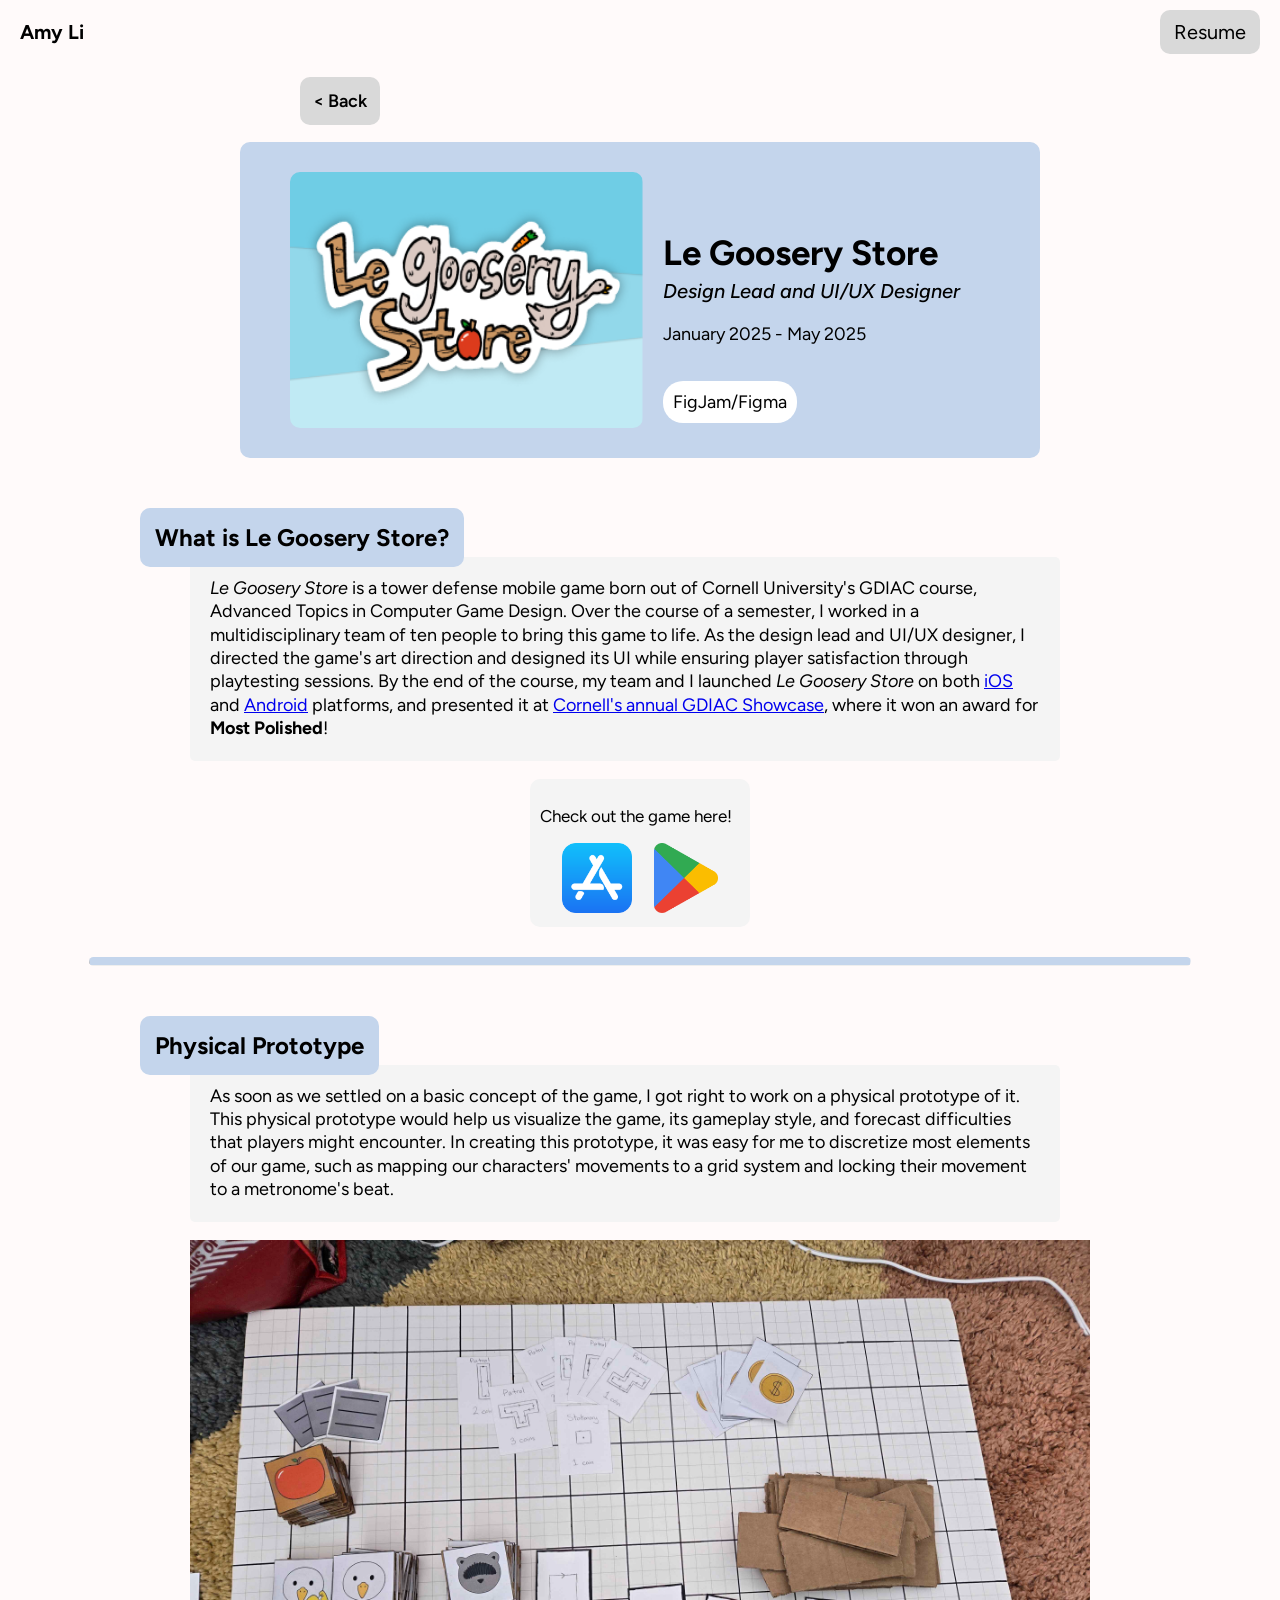
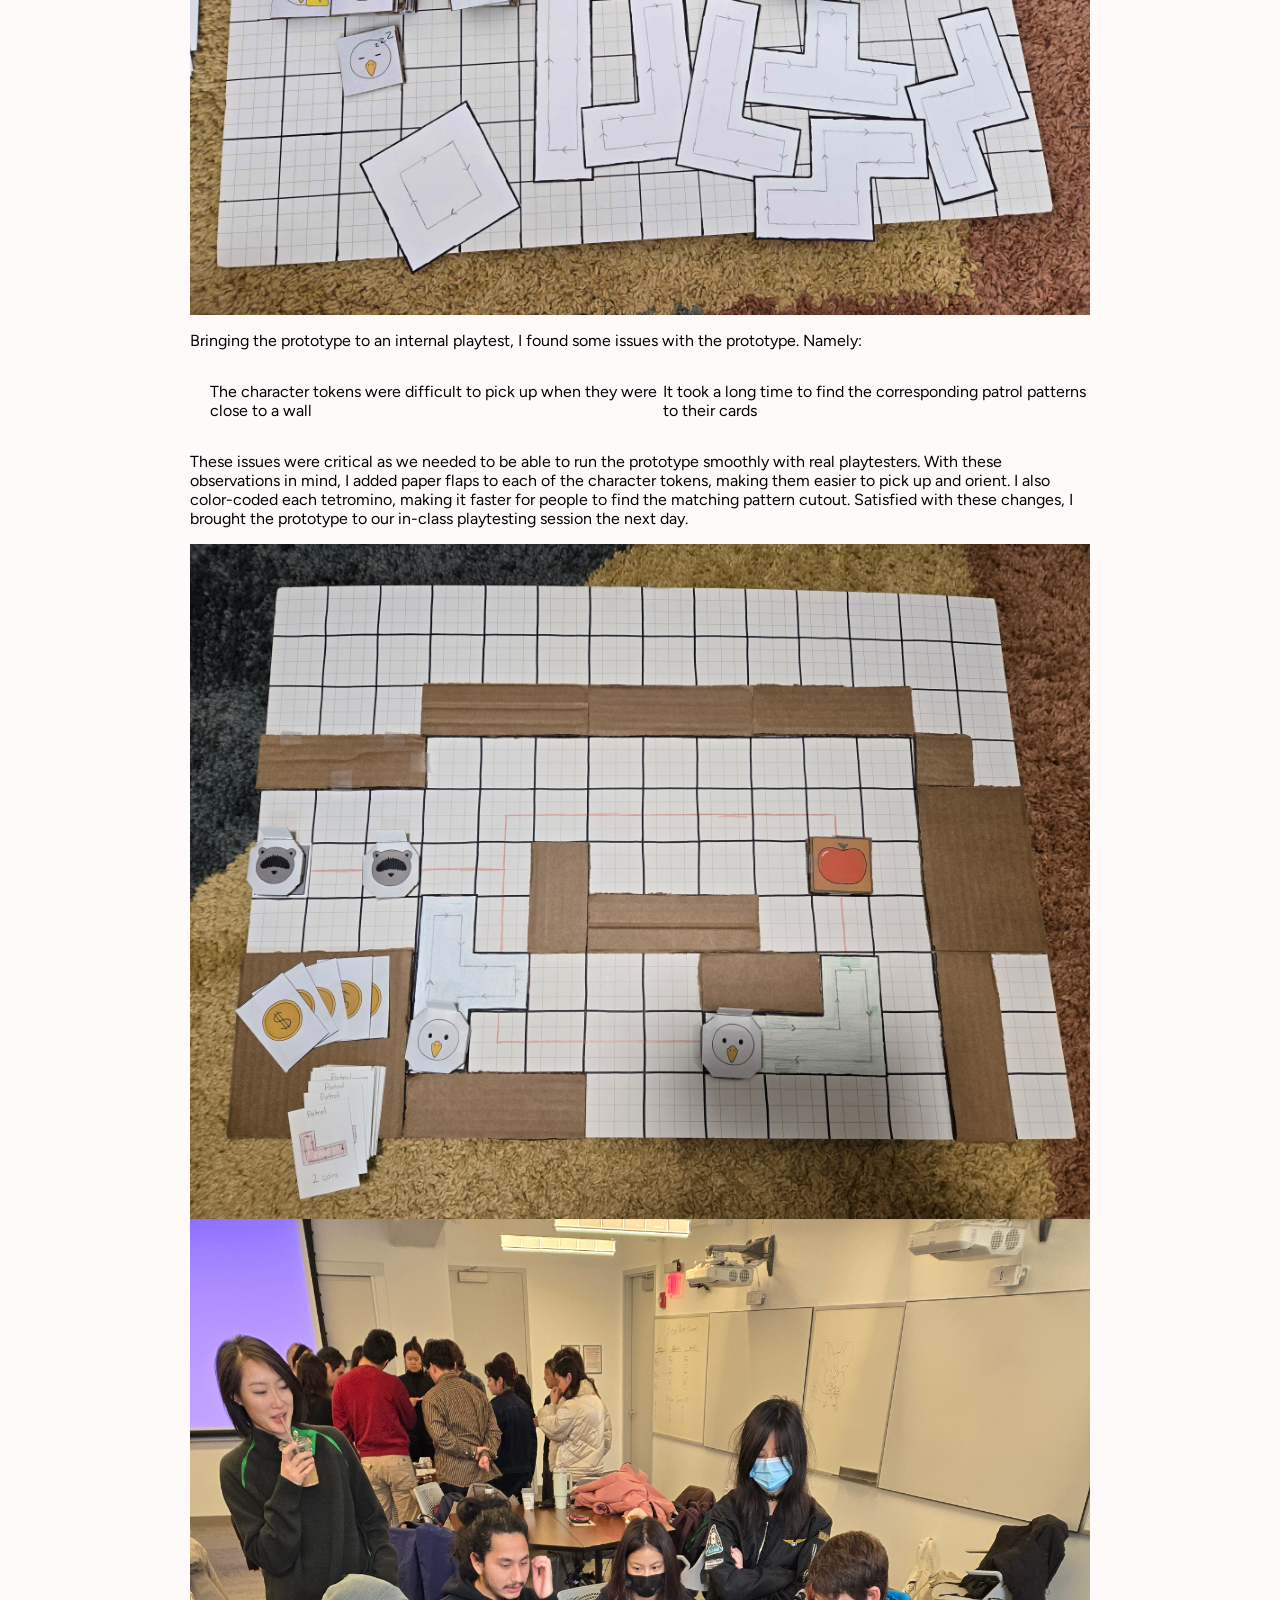
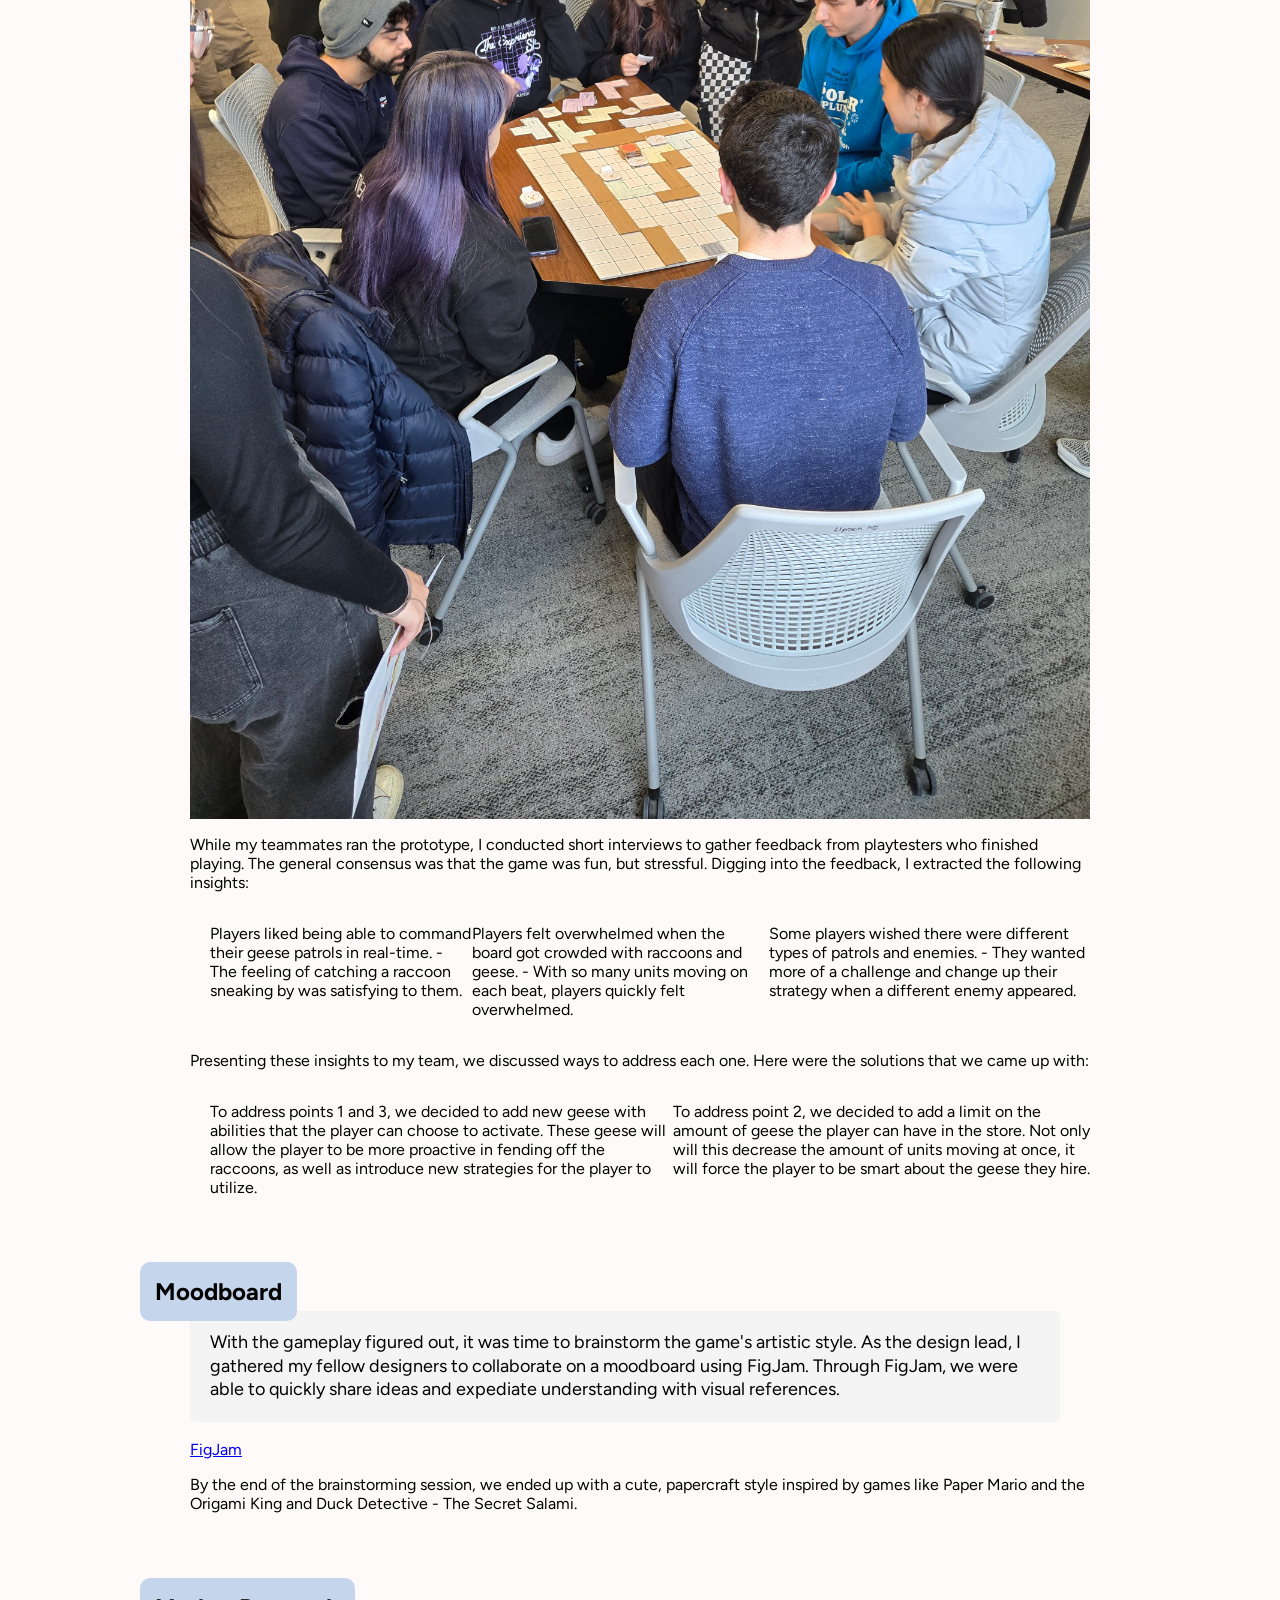
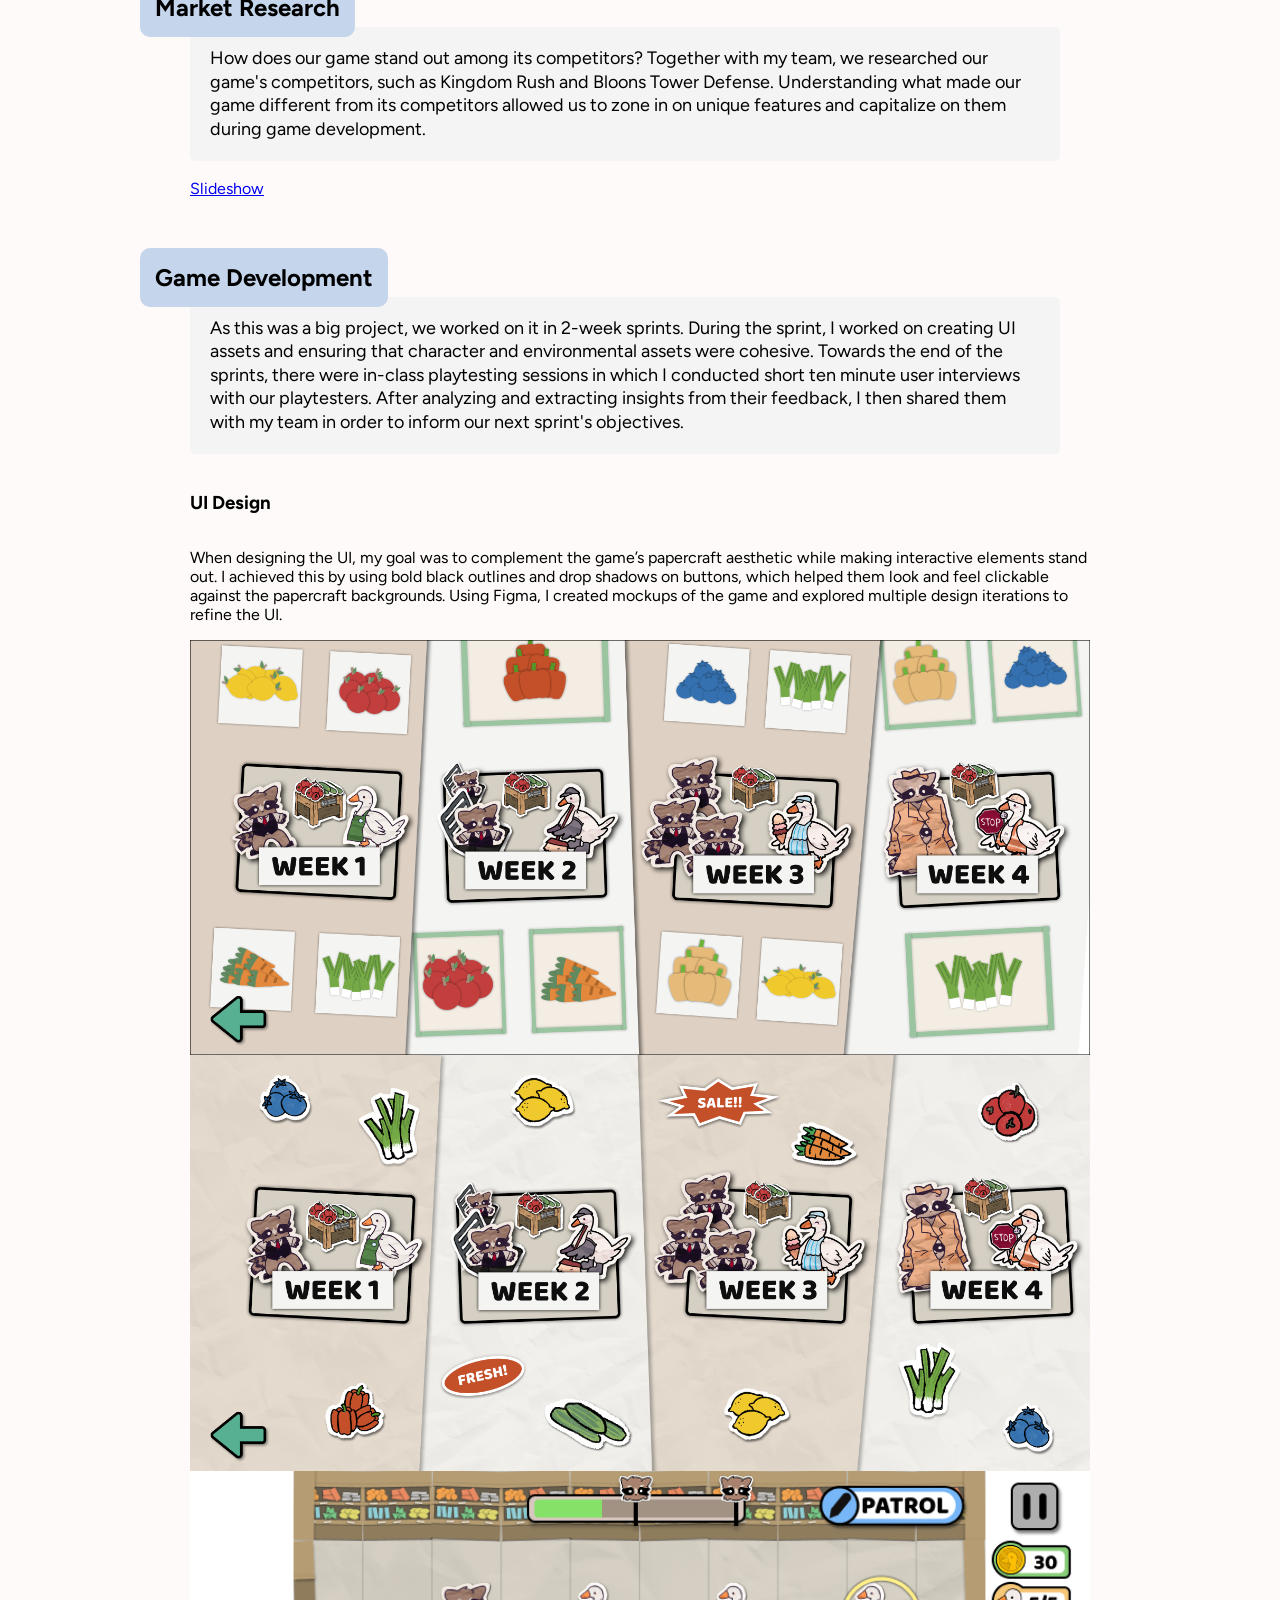
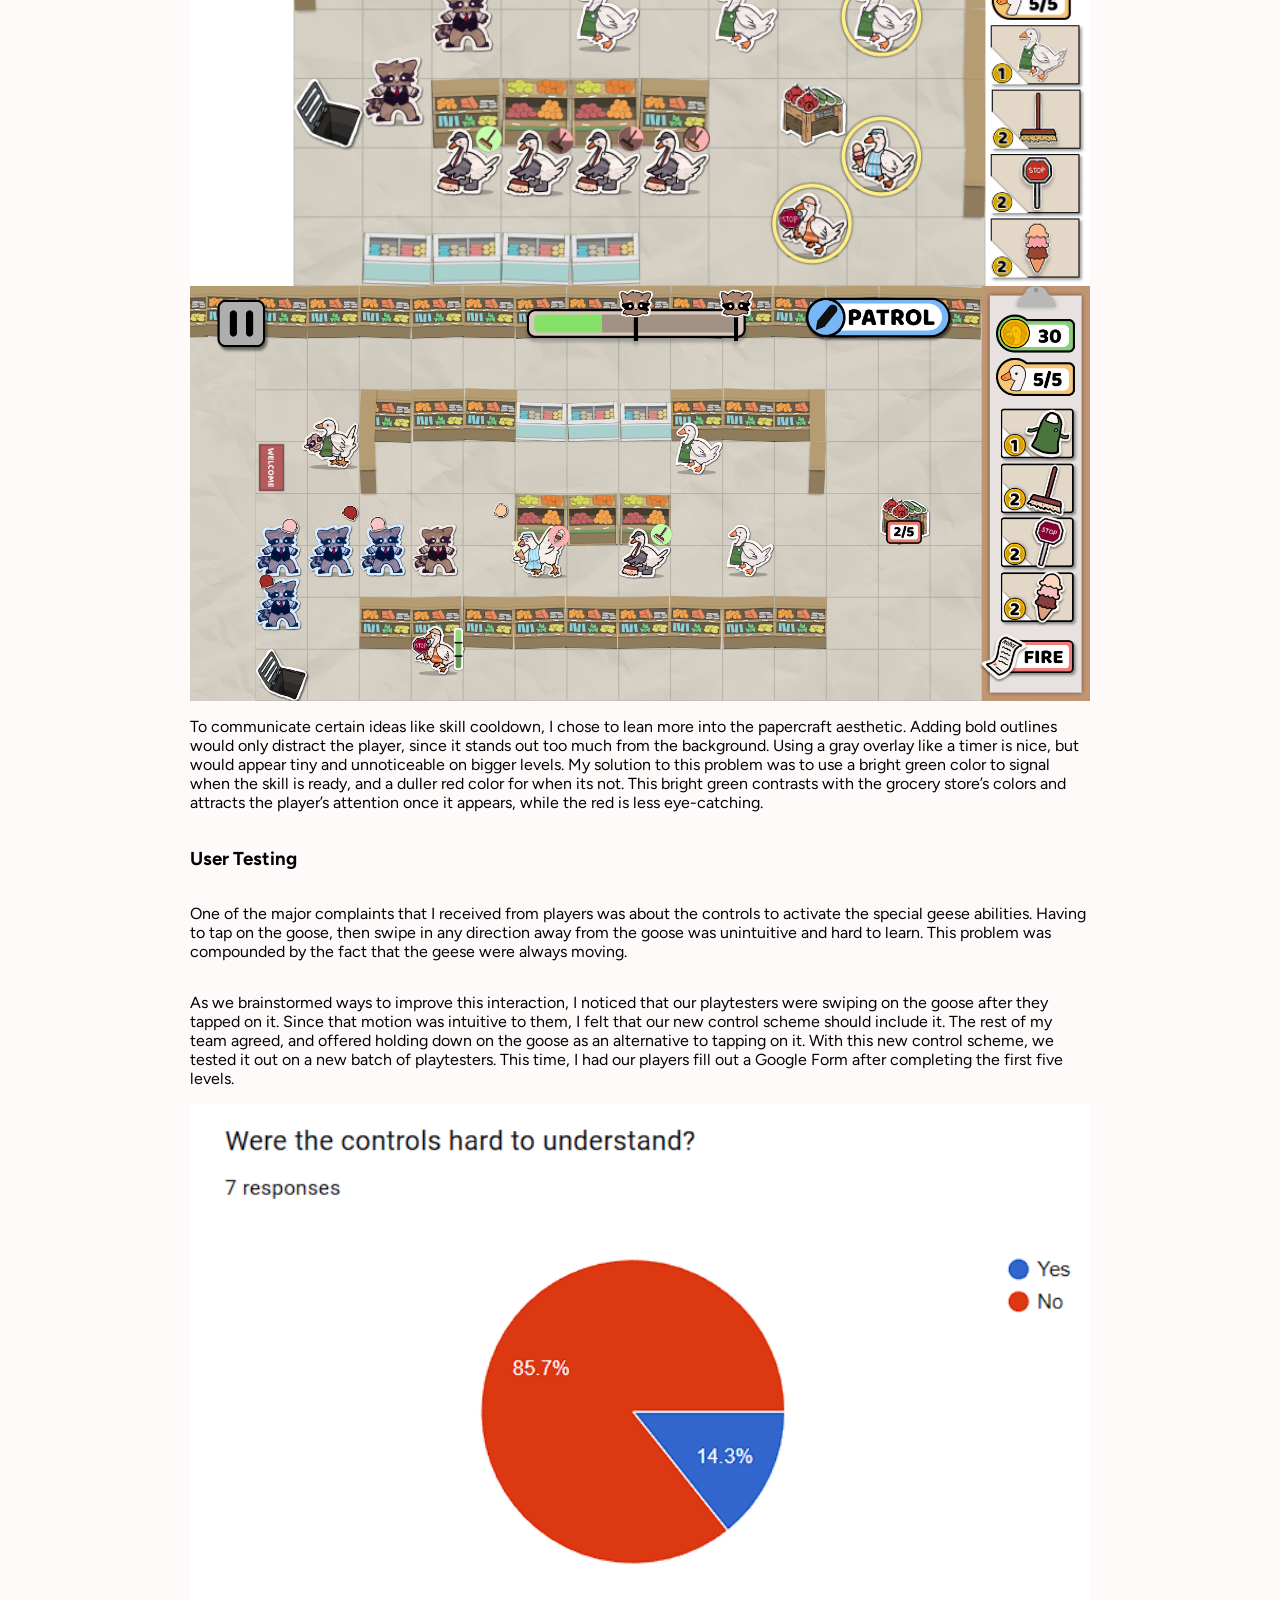
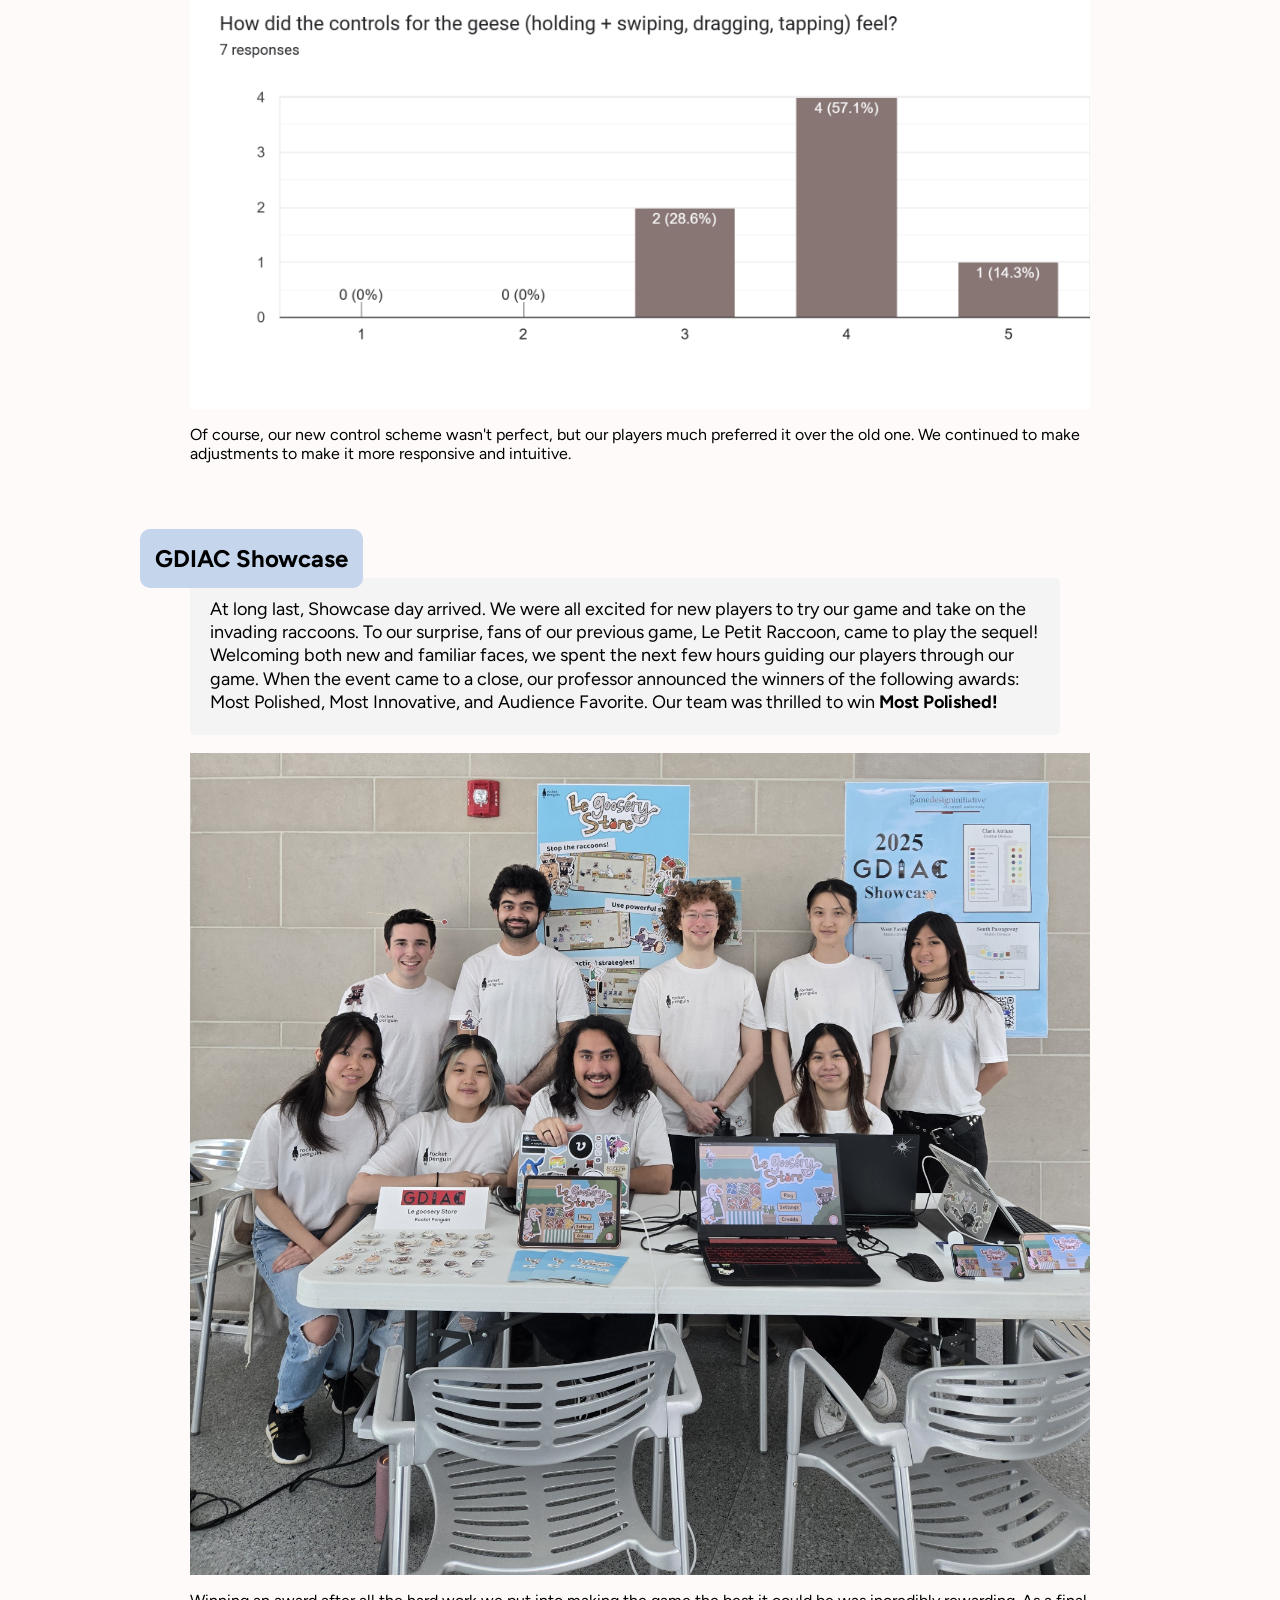
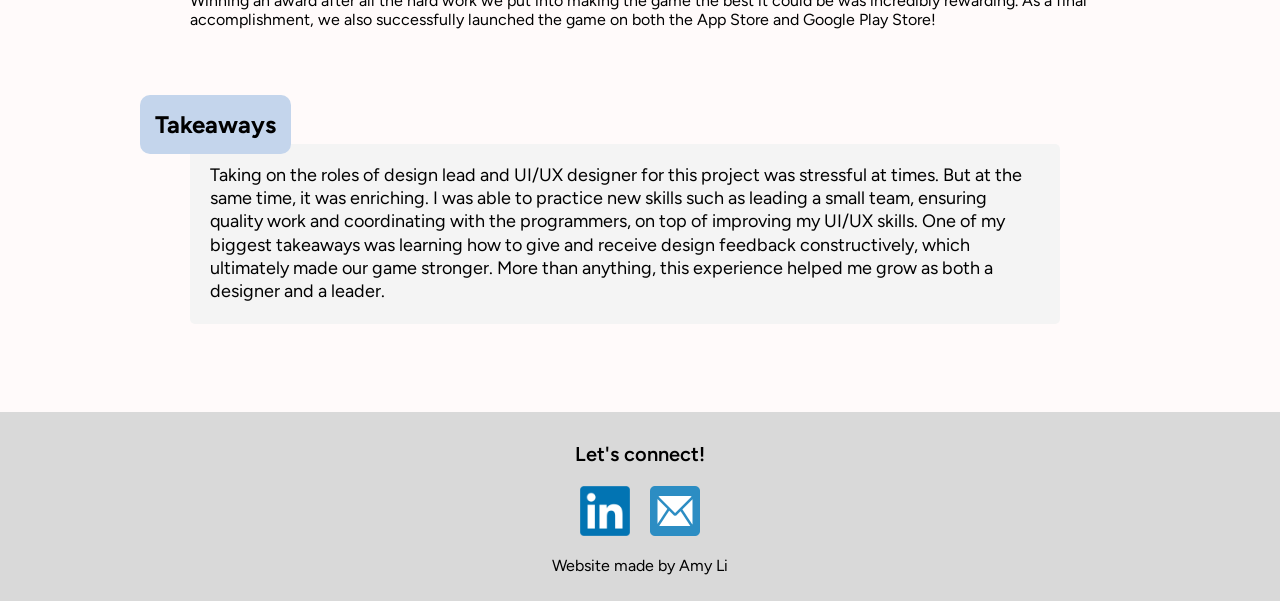
==== legooserystore.html @ 96f004fb "finally have all content for le goosery store page" ====
<!DOCTYPE html>
<html lang="en">

<head>
  <meta charset="UTF-8">
  <meta name="viewport" content="width=device-width, initial-scale=1">

  <!-- Import Figtree font -->
  <link rel="preconnect" href="https://fonts.googleapis.com">
  <link rel="preconnect" href="https://fonts.gstatic.com" crossorigin>
  <link href="https://fonts.googleapis.com/css2?family=Figtree:ital,wght@0,300..900;1,300..900&display=swap" rel="stylesheet">
  
  <!-- Connect CSS -->
  <link rel="stylesheet" href="styles/site.css">

  <title>Amy Li</title>
</head>

<body>
  <nav>
    <ul>
      <li> <a class="hometext" href="index.html"> Amy Li </a> </li>
      <li> <a class="navtext" href="resources/Amy_Li_Resume_UXDesign_2025.pdf"> Resume </a> </li>
    </ul>
  </nav>

  <a class="backbutton" href="index.html"> < Back </a>

  <div class="projectheader">
    <img class="projectimg" src="images/project_legooserystore.png">

    <div class="projecttextheader">
      <h2 class="projectname"> Le Goosery Store </h2>
      <p class="projectrole"> Design Lead and UI/UX Designer </p>
      <p class="projectduration"> January 2025 - May 2025 </p>
      <p class="projectskill"> FigJam/Figma </p>
    </div>
  </div>

  <div class="projectsection">
    <h2 class="projectsubheader"> What is Le Goosery Store? </h2>
    <p class="projecttextsummary"> <i>Le Goosery Store</i> is a tower defense mobile game born out of Cornell University's GDIAC course, Advanced Topics in Computer Game Design. 
      Over the course of a semester, I worked in a multidisciplinary team of ten people to bring this game to life. 
      As the design lead and UI/UX designer, I directed the game's art direction and designed its UI while ensuring player satisfaction through playtesting sessions.
      By the end of the course, my team and I launched <i>Le Goosery Store</i> on both <a href="https://apps.apple.com/us/app/le-goos%C3%A9ry-store/id6744664408">iOS</a> and <a href="https://play.google.com/store/apps/details?id=rocket.penguin.goosery.store.GE688A45&hl=en_US">Android</a> platforms, 
      and presented it at <a href="https://bowers.cornell.edu/news-stories/students-got-game-annual-video-game-showcase">Cornell's annual GDIAC Showcase</a>, where it won an award for <b> Most Polished</b>! </p>
  </div>

  <div class="gamepromo">
    <p class="gamepromotext"> Check out the game here! </p>
    <div class="gamepromoicons">
      <a href="https://apps.apple.com/us/app/le-goos%C3%A9ry-store/id6744664408"> <img class="appimg" src="images/iosappstore.png"> </a>
      <a href="https://play.google.com/store/apps/details?id=rocket.penguin.goosery.store.GE688A45&hl=en_US"> <img class="appimg" src="images/androidappstore.png"> </a>
    </div>
  </div>

  <hr class="pagedivider">

  <div class="projectsection">
    <h2 class="projectsubheader"> Physical Prototype </h2>
    <p class="projecttextsummary"> As soon as we settled on a basic concept of the game, I got right to work on a physical prototype of it.
      This physical prototype would help us visualize the game, its gameplay style, and forecast difficulties that players might encounter.
      In creating this prototype, it was easy for me to discretize most elements of our game, such as mapping our characters' movements to
      a grid system and locking their movement to a metronome's beat. 
    </p>

    <img src="images/legooserystore_physicalprototype1.jpg">

    <p> Bringing the prototype to an internal playtest, I found some issues with the prototype. Namely:</p>
    
    <ul>
      <li> The character tokens were difficult to pick up when they were close to a wall </li>
      <li> It took a long time to find the corresponding patrol patterns to their cards </li>
    </ul>
    
    <p> These issues were critical as we needed to be able to run the prototype smoothly with real playtesters. 
      With these observations in mind, I added paper flaps to each of the character tokens, making them easier to pick up and orient. 
      I also color-coded each tetromino, making it faster for people to find the matching pattern cutout. 
      Satisfied with these changes, I brought the prototype to our in-class playtesting session the next day.
    </p>

    <img src="images/legooserystore_physicalprototype2.jpg">
    <img src="images/legooserystore_playtesting.jpg">

    <p> While my teammates ran the prototype, I conducted short interviews to gather feedback from playtesters who finished playing. 
      The general consensus was that the game was fun, but stressful. Digging into the feedback, I extracted the following insights:</p>
    <ul>
      <li> Players liked being able to command their geese patrols in real-time. - The feeling of catching a raccoon sneaking by was satisfying to them. </li>
      <li> Players felt overwhelmed when the board got crowded with raccoons and geese. - With so many units moving on each beat, players quickly felt overwhelmed.</li>
      <li> Some players wished there were different types of patrols and enemies. - They wanted more of a challenge and change up their strategy when a different enemy appeared. </li>
    </ul>
  
    <p> Presenting these insights to my team, we discussed ways to address each one. Here were the solutions that we came up with: </p>
    <ul>
      <li> To address points 1 and 3, we decided to add new geese with abilities that the player can choose to activate. These geese will allow the player to be more proactive in fending off the raccoons, as well as introduce new strategies for the player to utilize. </li>
      <li> To address point 2, we decided to add a limit on the amount of geese the player can have in the store. Not only will this decrease the amount of units moving at once, it will force the player to be smart about the geese they hire.</li>
    </ul>
  </div>

  <div class="projectsection">
    <h2 class="projectsubheader"> Moodboard </h2>
    <p class="projecttextsummary"> With the gameplay figured out, it was time to brainstorm the game's artistic style. 
      As the design lead, I gathered my fellow designers to collaborate on a moodboard using FigJam. 
      Through FigJam, we were able to quickly share ideas and expediate understanding with visual references. </p>
    <a href="https://www.figma.com/board/9l49fw4SPWMnJh8yqqXmX1/INFO-4152-Moodboard?node-id=0-1&t=G1Vo2sHospjfoSD1-1"> FigJam </a>
    <p> By the end of the brainstorming session, we ended up with a cute, papercraft style inspired by games like Paper Mario and the Origami King and Duck Detective - The Secret Salami.
    </p>  
  </div>

  <div class="projectsection">
    <h2 class="projectsubheader"> Market Research </h2>
    <p class="projecttextsummary"> How does our game stand out among its competitors? Together with my team, we researched our game's competitors, such as Kingdom Rush and Bloons Tower Defense. 
      Understanding what made our game different from its competitors allowed us to zone in on unique features and capitalize on them during game development. 
    </p>
    <a href="resources/legooserystore_market.pdf"> Slideshow </a>
  </div>

  <div class="projectsection">
    <h2 class="projectsubheader"> Game Development </h2>
    <p class="projecttextsummary"> As this was a big project, we worked on it in 2-week sprints. 
      During the sprint, I worked on creating UI assets and ensuring that character and environmental assets were cohesive.
      Towards the end of the sprints, there were in-class playtesting sessions in which I conducted short ten minute user interviews 
      with our playtesters. After analyzing and extracting insights from their feedback, I then shared them with my team 
      in order to inform our next sprint's objectives. 
    </p>
    <h3> UI Design </h3>
    <p> When designing the UI, my goal was to complement the game’s papercraft aesthetic while making interactive elements stand out. 
      I achieved this by using bold black outlines and drop shadows on buttons, which helped them look and feel clickable 
      against the papercraft backgrounds. Using Figma, I created mockups of the game and explored multiple design 
      iterations to refine the UI. </p>
    <img src="images/legooserystore_weekselect1.png">
    <img src="images/legooserystore_weekselect2.png">
    <img src="images/legooserystore_mockup1.png">
    <img src="images/legooserystore_mockup2.png">
    
    <p> To communicate certain ideas like skill cooldown, I chose to lean more into the papercraft aesthetic. 
      Adding bold outlines would only distract the player, since it stands out too much from the background. 
      Using a gray overlay like a timer is nice, but would appear tiny and unnoticeable on bigger levels. 
      My solution to this problem was to use a bright green color to signal when the skill is ready, and a duller red color for when its not. 
      This bright green contrasts with the grocery store’s colors and attracts the player’s attention once it appears, while the red is less eye-catching.
    </p>
  
    <h3> User Testing </h3>  
    <p> One of the major complaints that I received from players was about the controls to activate the special geese abilities. 
      Having to tap on the goose, then swipe in any direction away from the goose was unintuitive and hard to learn. This problem 
      was compounded by the fact that the geese were always moving.</p>
    <p> As we brainstormed ways to improve this interaction, I noticed that our playtesters were swiping on the 
      goose after they tapped on it. Since that motion was intuitive to them, I felt that our new control scheme should include it. 
      The rest of my team agreed, and offered holding down on the goose as an alternative to tapping on it. 
      With this new control scheme, we tested it out on a new batch of playtesters. 
      This time, I had our players fill out a Google Form after completing the first five levels. </p>
    <img src="images/legooserystore_playtesting1.png">
    <img src="images/legooserystore_playtesting2.png">

    <p> Of course, our new control scheme wasn't perfect, but our players much preferred it over the old one. 
      We continued to make adjustments to make it more responsive and intuitive. </p>
  </div>

  <div class="projectsection">
    <h2 class="projectsubheader"> GDIAC Showcase </h2>
    <p class="projecttextsummary"> At long last, Showcase day arrived. 
      We were all excited for new players to try our game and take on the invading raccoons. 
      To our surprise, fans of our previous game, Le Petit Raccoon, came to play the sequel! 
      Welcoming both new and familiar faces, we spent the next few hours guiding our players through our game. 
      When the event came to a close, our professor announced the winners of the following awards: 
      Most Polished, Most Innovative, and Audience Favorite. Our team was thrilled to win <b> Most Polished! </b></p>
    <img src="images/legooserystore_showcase.jpg">
    <p> Winning an award after all the hard work we put into making the game the best it could be was incredibly rewarding. 
      As a final accomplishment, we also successfully launched the game on both the App Store and Google Play Store!</p>
  </div>

  <div class="projectsection">
    <h2 class="projectsubheader"> Takeaways </h2>
    <p class="projecttextsummary"> 
      Taking on the roles of design lead and UI/UX designer for this project was stressful at times. 
      But at the same time, it was enriching. I was able to practice new skills such as leading a small team, 
      ensuring quality work and coordinating with the programmers, on top of improving my UI/UX skills. 
      One of my biggest takeaways was learning how to give and receive design feedback constructively, which 
      ultimately made our game stronger. More than anything, this experience helped me grow as both a designer and a leader.
    </p>
  </div>

  <footer>
    <p class="footer-text"> Let's connect! </p>
    <div class="footer-icons">
      <a href="https://www.linkedin.com/in/amy-li-26bb1024b/"> <img class="footer-icon" src="images/linkedinlogo.webp" /> </a>
      <a href="mailto:amyli0339@gmail.com"> <img class="footer-icon" src="images/emailicon.png" /> </a>
    </div>
    <p> Website made by Amy Li</p>
  </footer>
</body>

</html>
---- styles/site.css ----
/* Styling for the navigation bar in home page */
body {
    background-color:snow;
}

ul {
    list-style-type: none;
    display:flex;
    flex-direction: row;
    justify-content: space-between;
    padding-left: 20px;
}

.hometext {
    font-size: 20px;
    font-weight: 700;
    text-decoration: none;
    color:inherit;
}

nav {
    padding-bottom: 30px;
    margin-top:20px;
}

.navtext {
    font-size: 20px;
    background-color: #D9D9D9;
    padding: 10px 14px 10px 14px;
    border-radius: 10px;
    text-decoration: none;
    color:inherit;
    margin-right:20px;
}

/* Styling for main content of home page */
.intro {
    display: flex;
    flex-direction: row;
    justify-content: center;
}

.intro-textbox {
    display: flex;
    align-items: center;
    padding-left: 25px;
}

body {
    font-family: 'Figtree', sans-serif;
    margin:0px;
}

.aboutme {
    margin-top: 30px;
    margin-bottom: 30px;
}

.aboutme-header {
    font-size:20px;
    font-weight: 700;
    background-color: #BFFAB4;
    width:110px;
    padding:10px;
    text-align: center;
    border-radius: 10px;
    margin:auto;
    position:relative;
    right:270px;
    top:10px;
}

.aboutme-textbox {
    font-size:18px;
    font-weight: 500;
    background-color: #A8EA9C;
    padding: 20px;
    border-radius: 10px;
    width: 579px;
    margin:auto;
}

.mywork-header {
    font-size:20px;
    font-weight: 700;
    background-color: #B4E6FA;
    width:100px;
    padding:10px;
    text-align: center;
    border-radius: 10px;
    margin: auto;
    position: relative;
    right: 350px;
    top: 10px;
}

.mywork-section {
    background-color: #C4D5EC;
    border-radius: 10px;
    width: 780px;
    margin: auto;
}

.mywork-buttons {
    display:flex;
    flex-direction:row;
    justify-content: space-evenly;
}

button {
    border:none;
    font-family: 'Figtree', serif;
    padding: 10px;
    font-size: 18px;
    font-weight: 500;
    width:390px;
    border-top-left-radius: 5px;
    border-top-right-radius: 5px;
}

.design-button {
    background-color:#C4D5EC;
    font-weight:600;
}

.coding-button {
    background-color:#AAC3E6;
}

.projectcards {
    display:flex;
    flex-direction: row;
    padding-top: 30px;
    justify-content: space-evenly;
}

.card {
    display:flex;
    flex-direction: column;
    width: 225px;
    padding-bottom: 30px;
    text-decoration: none;
    color:inherit;
}

.cardimgstyle {
    border-top-left-radius: 5px;
    border-top-right-radius: 5px;
}

.cardtextstyle{
    display: flex;
    flex-direction: column;
    background-color: white;
    margin:0px;
    padding: 10px 20px 20px 10px;
    border-bottom-left-radius: 5px;
    border-bottom-right-radius: 5px;
}

.cardtextstyle h3{
    margin:0px;
}

/* Styling for footer of home page */
footer {
    background-color: #D9D9D9;
    max-width:100%;
    padding:10px;
    margin-top:70px;
    display:flex;
    flex-direction:column;
    align-items: center;
}

.footer-icons {
    display:flex;
    flex-direction: row;
    justify-content: center;
}

.footer-icon {
    max-width:50px;
    padding-left:10px;
    padding-right:10px;
}

.footer-text {
    font-weight:600;
    font-size:20px;
    text-align: center;
}

/* Styling for Le Goosery Store page */
.backbutton {
    text-decoration: none;
    color: inherit;
    font-size: 18px;
    font-weight: 600;
    background-color: #D9D9D9;
    padding: 13px;
    border-radius: 10px;
    margin-left: 300px;
}

.projectheader {
    display: flex;
    flex-direction: row;
    width: 700px;
    margin: auto;
    justify-content: center;
    padding: 30px 50px 30px 50px;
    background-color: #C4D5EC;
    border-radius: 10px;
    margin-top: 30px;
}

.projectimg {
    border-radius: 10px;
    flex-grow: 1;
}

.projecttextheader {
    display: flex;
    flex-direction: column;
    padding-left: 20px;
    flex-grow: 2;
}

.projectname {
    margin: 60px 0px 0px 0px;
    font-size: 35px;
}

.projectrole {
    font-style: italic;
    margin: 5px 0px 0px 0px;
    font-size: 20px;
    font-weight:500;
}

.projectduration {
    margin-top:20px;
    font-size: 18px;
}

.projectskill {
    padding: 10px;
    background-color: #FFFFFF;
    border-radius: 20px;
    width: fit-content;
    margin-bottom: 5px;
    font-size: 18px;
    text-align: center;
}

.projectsection {
    display: flex;
    flex-direction: column;
    width:900px;
    margin:auto;
    margin-top: 20px;
}

.projectsubheader {
    width: fit-content;
    background-color: #C4D5EC;
    border-radius: 10px;
    padding: 15px;
    margin-bottom: 0px;
    position: relative;
    top:10px;
    right: 50px;
}

.projecttextsummary {
    max-width: 830px;
    font-size: 18px;
    background-color: #F4F4F4;
    padding: 20px;
    border-radius: 5px;
    margin-top: 0px;
    text-wrap: wrap;
    line-height: 1.3;
}

.gamepromo {
    display:flex;
    flex-direction:column;
    margin:auto;
    width: 200px;
    background-color:#F4F4F4;
    padding: 10px;
    border-radius: 10px;
}

.gamepromoicons {
    display:flex;
    flex-direction:row;
    justify-content:space-evenly;
}

.gamepromotext {
    font-size: 17px;
}

.appimg {
    max-height: 70px;
}

.pagedivider {
    width:1100px;
    border-top: 8px solid #C4D5EC;
    border-radius:30px;
    margin-top: 30px;   
}
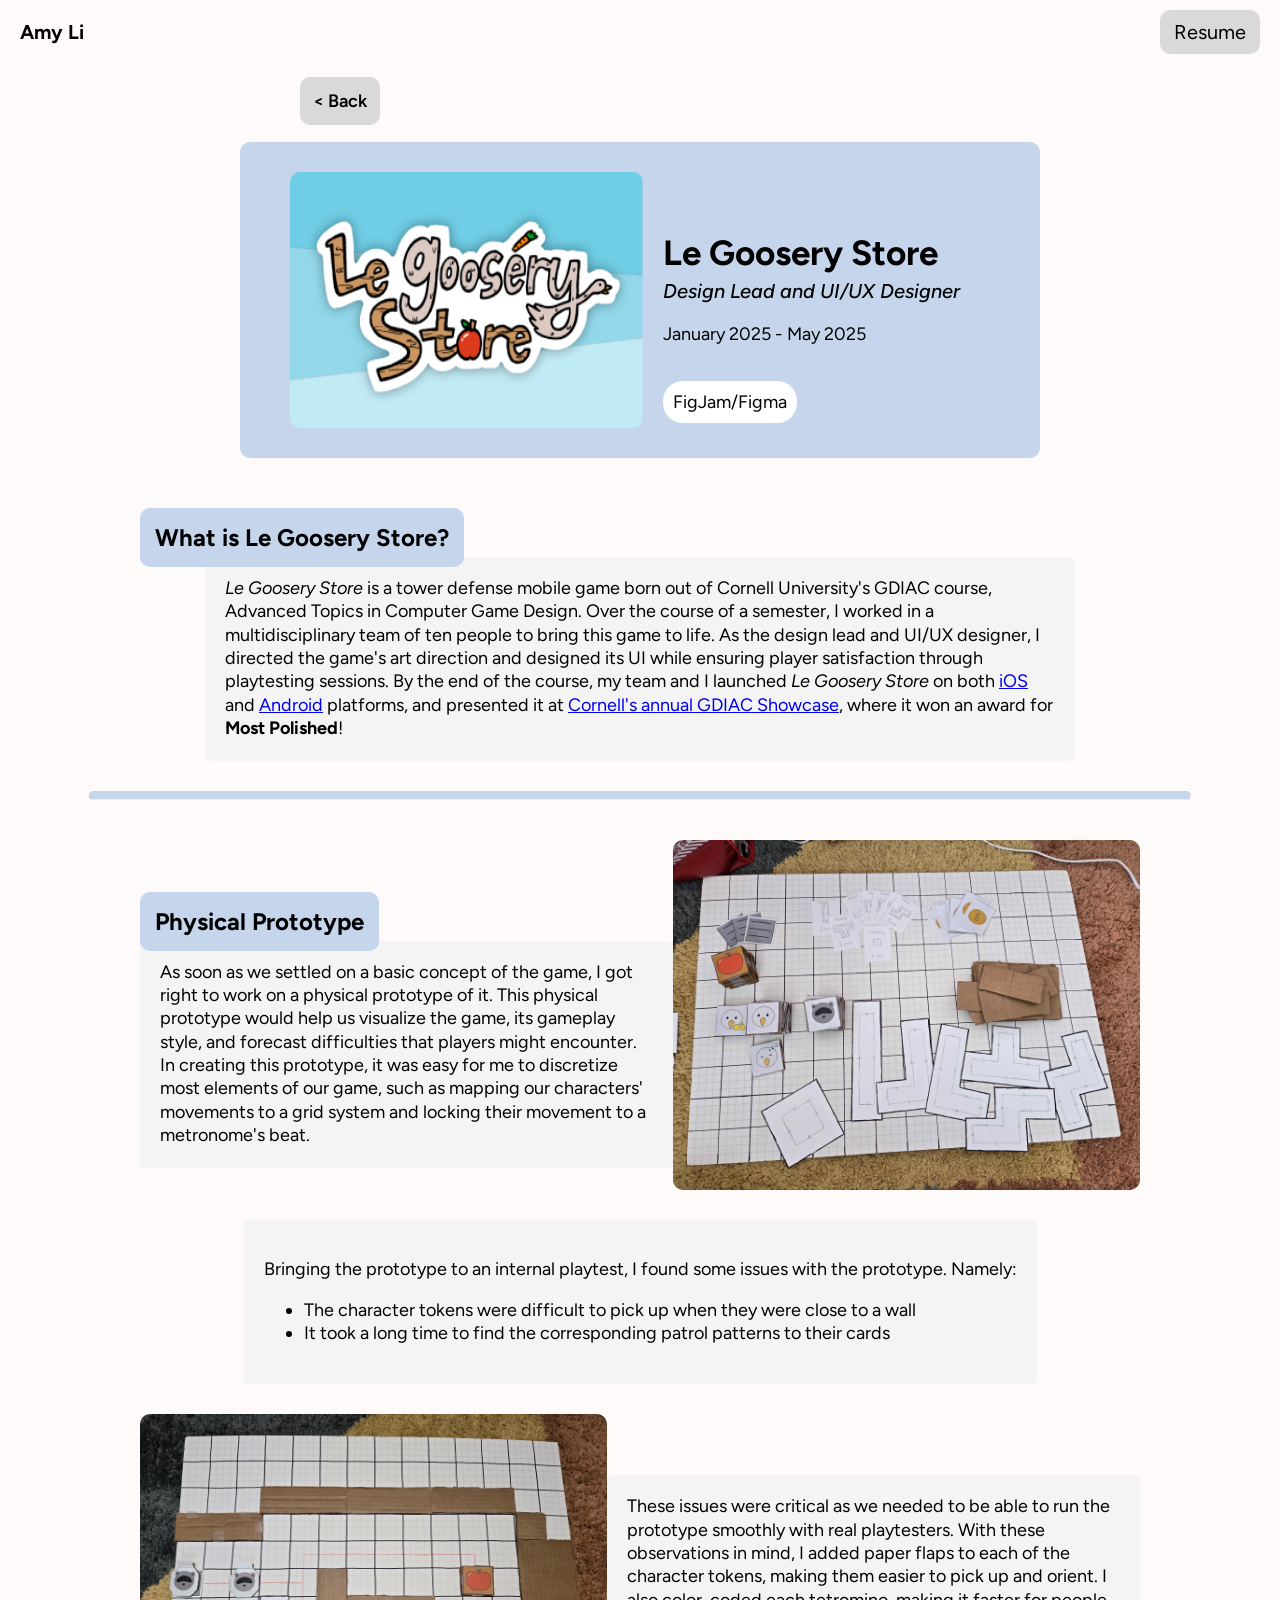
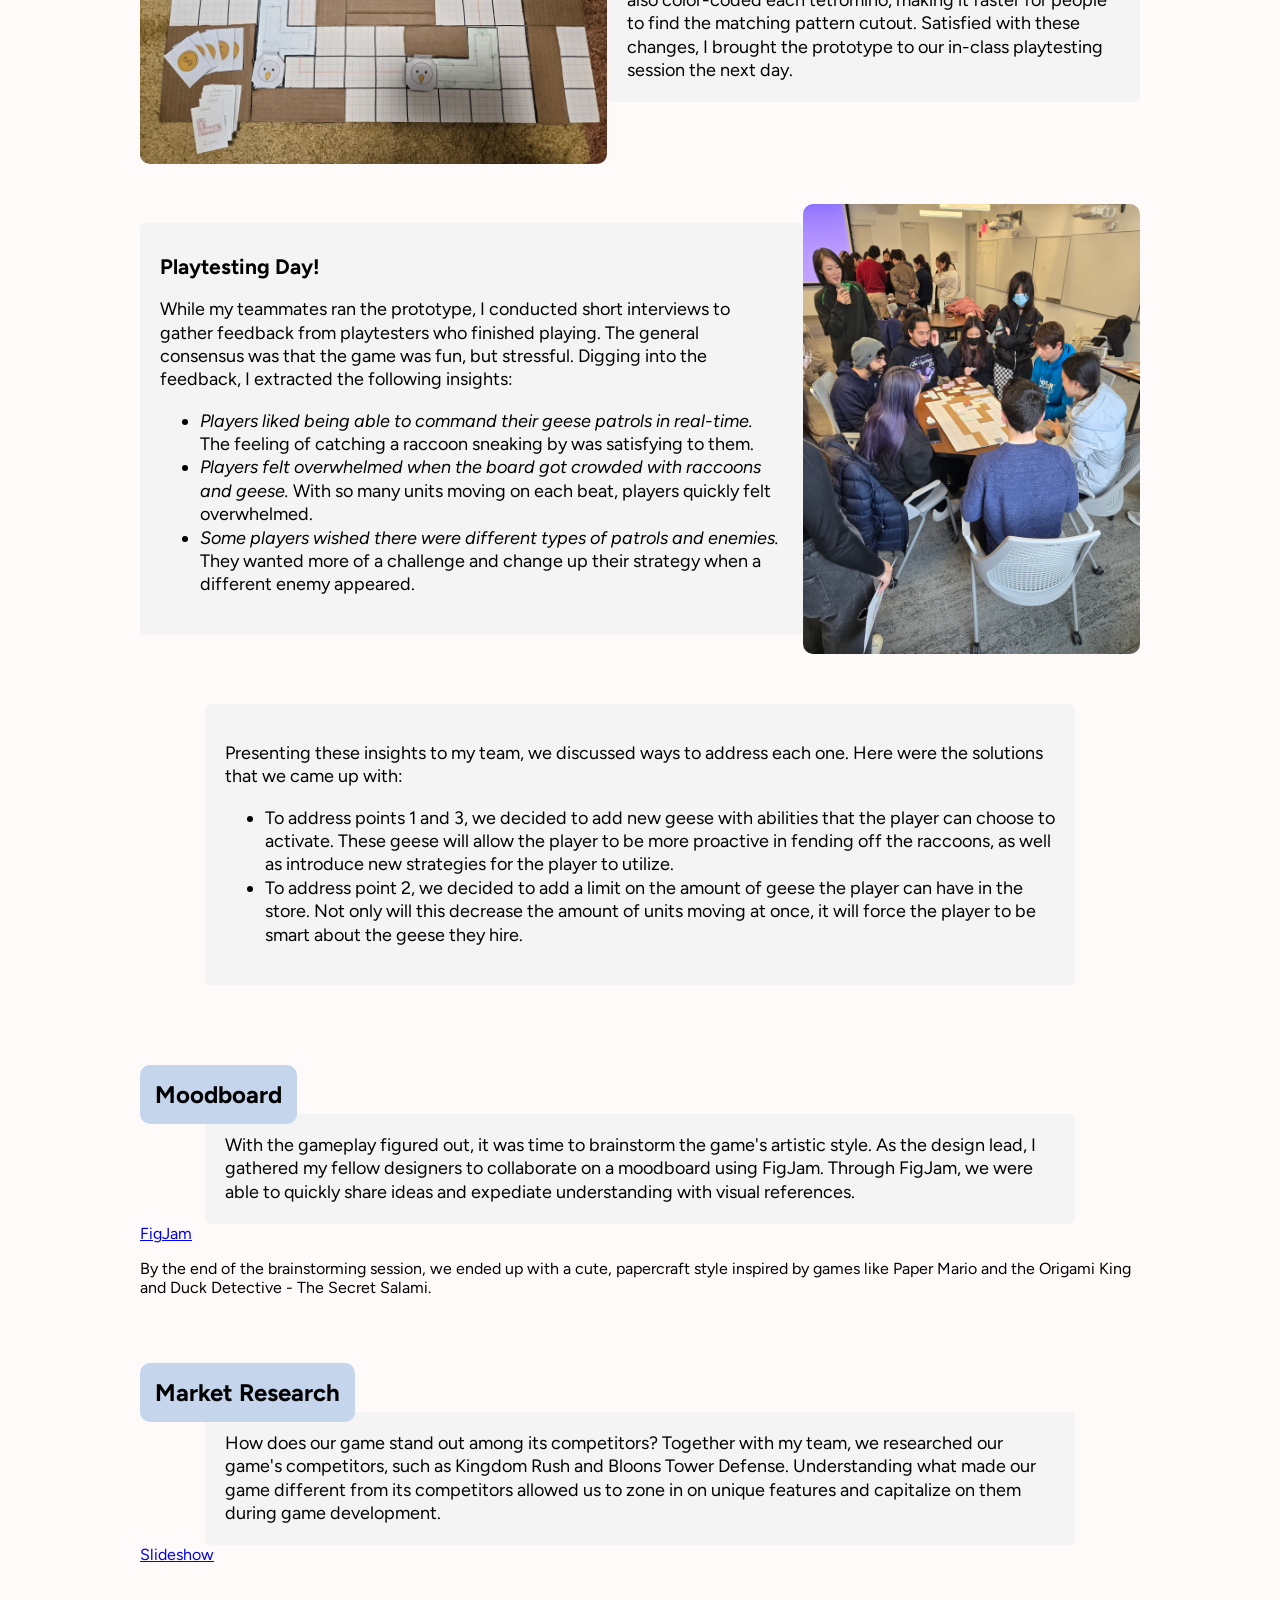
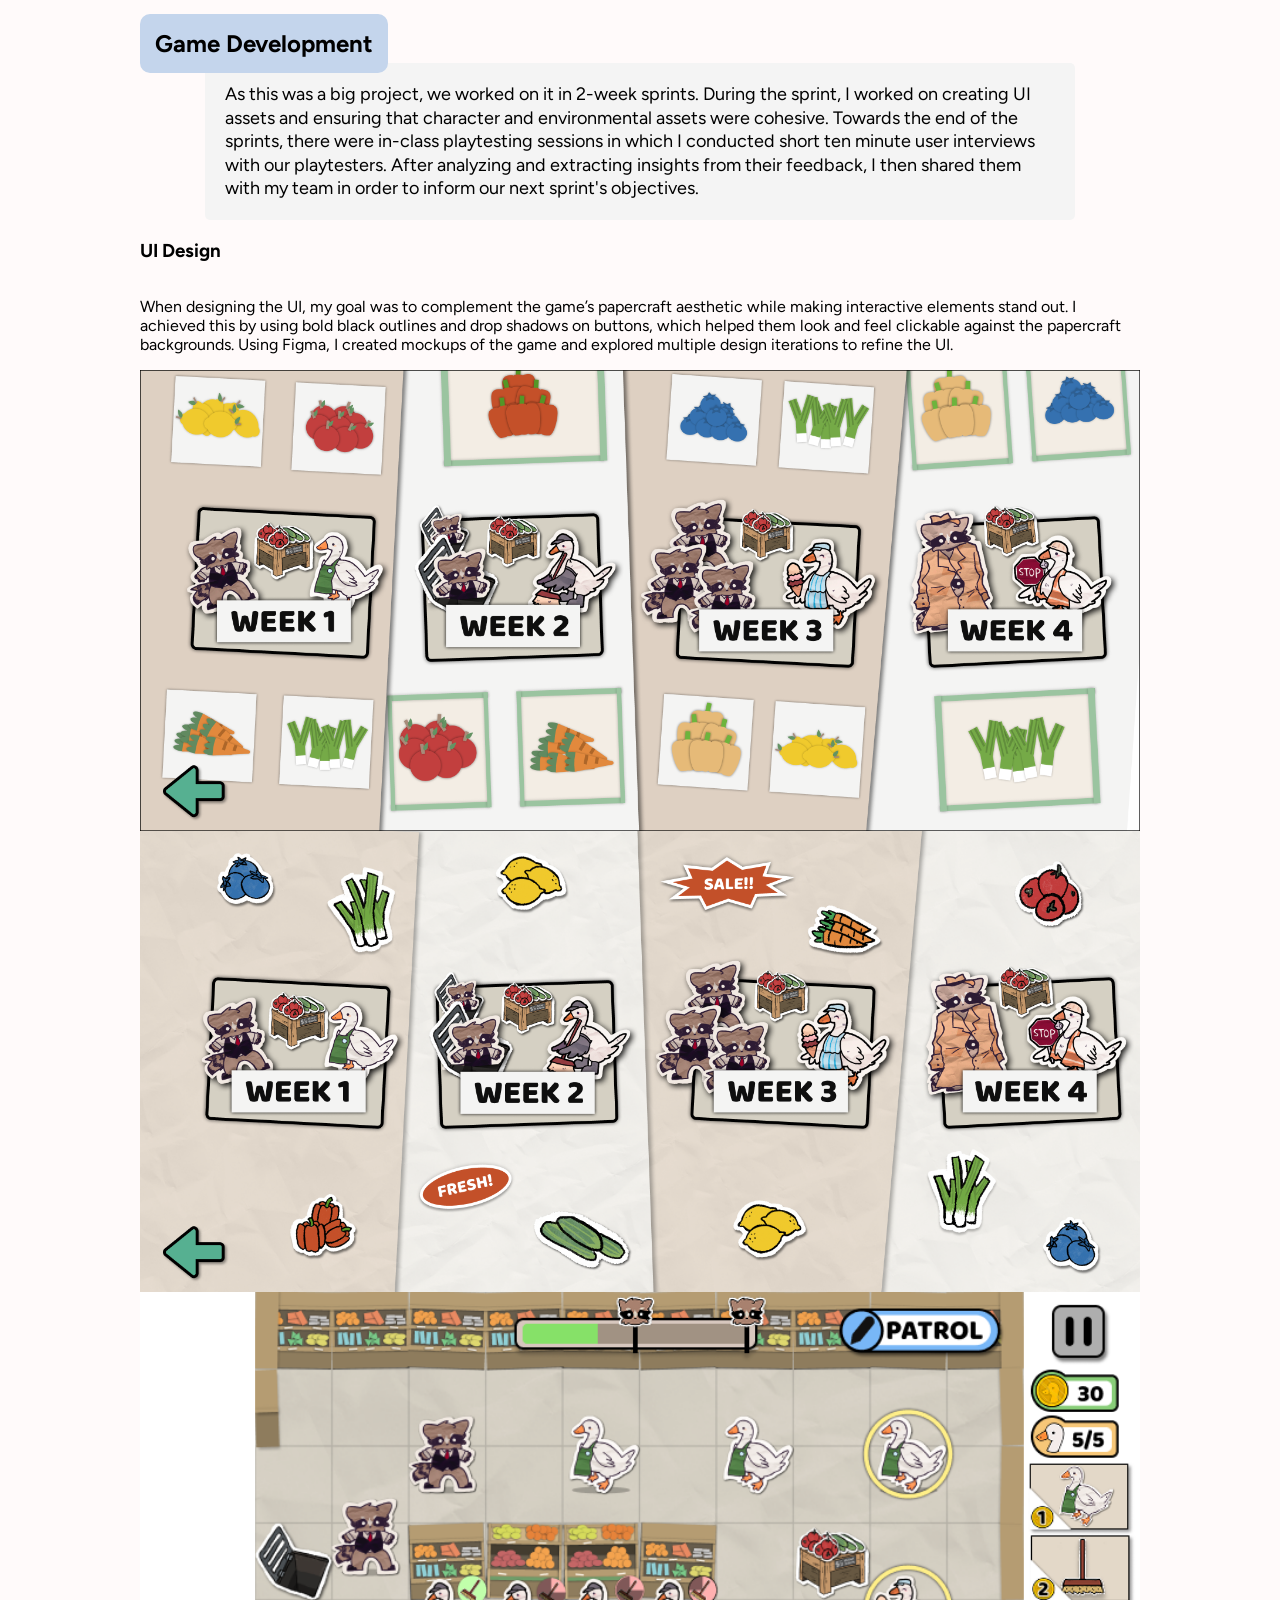
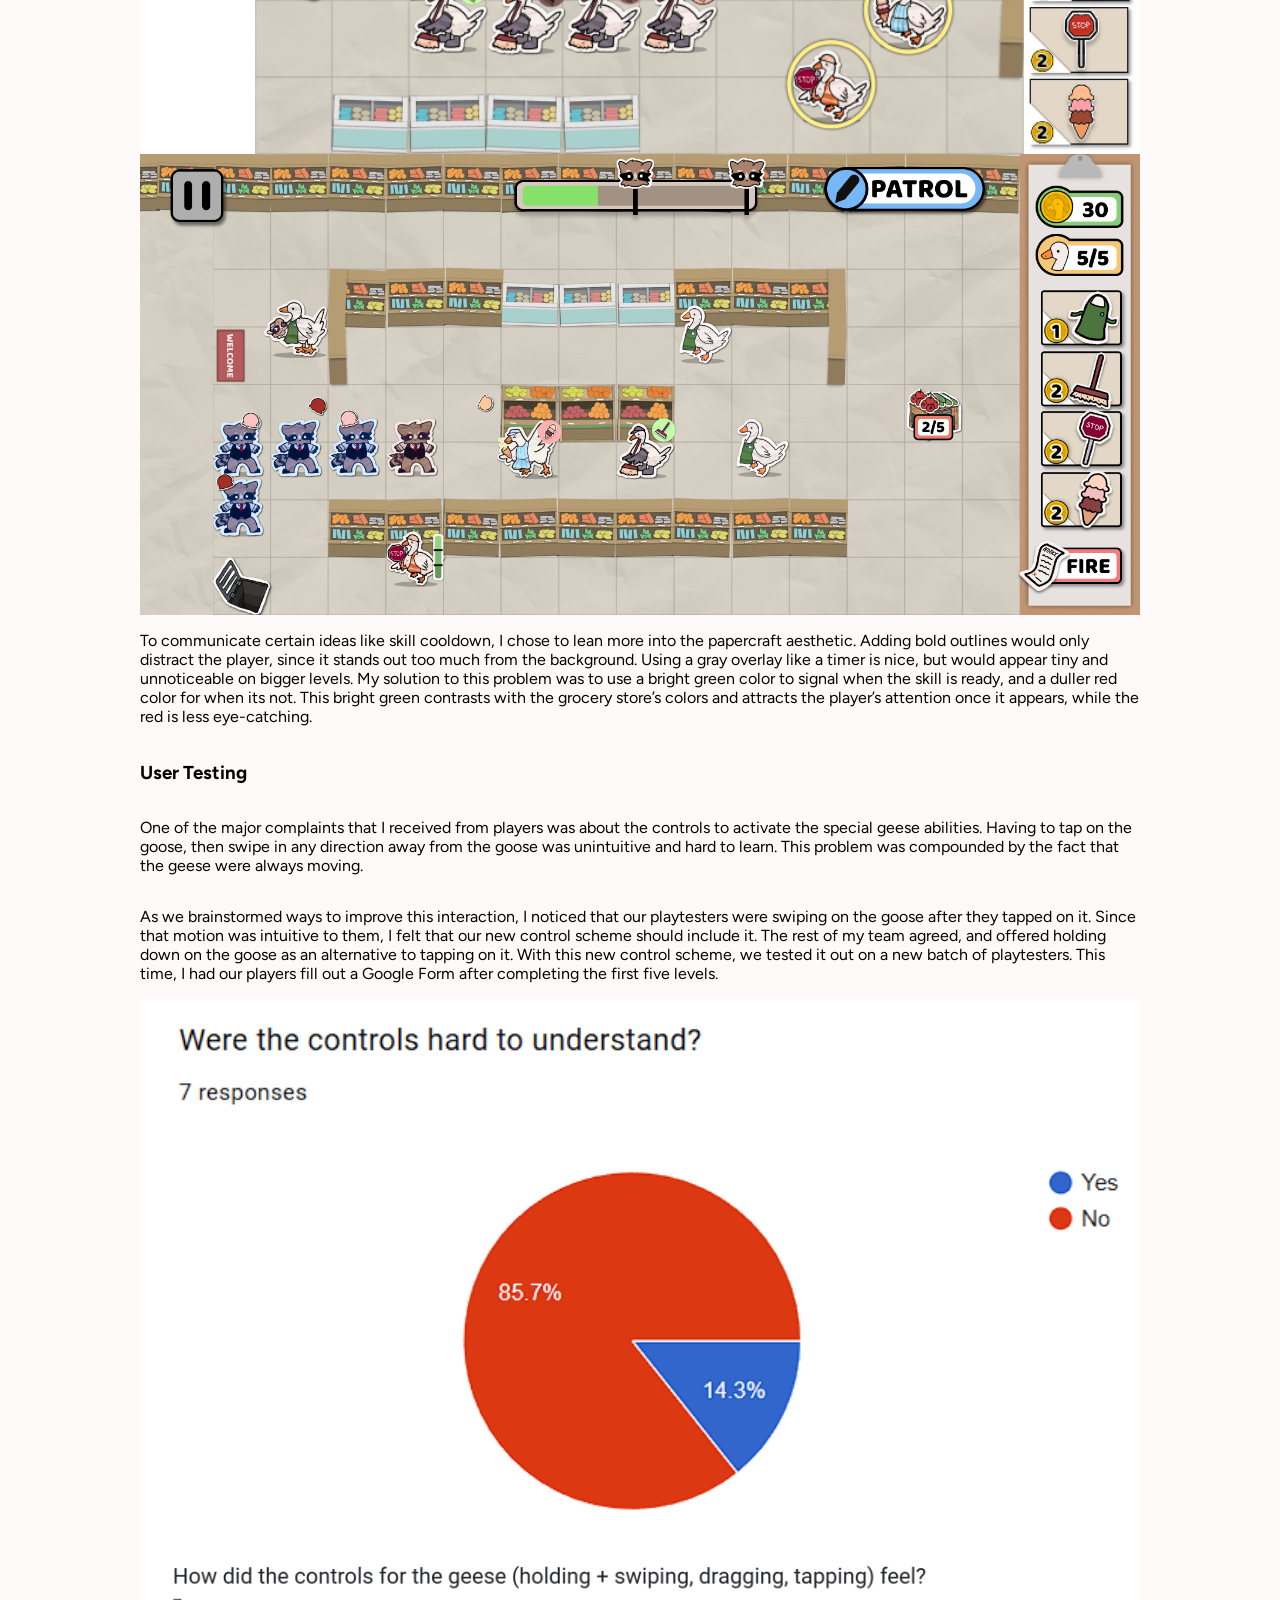
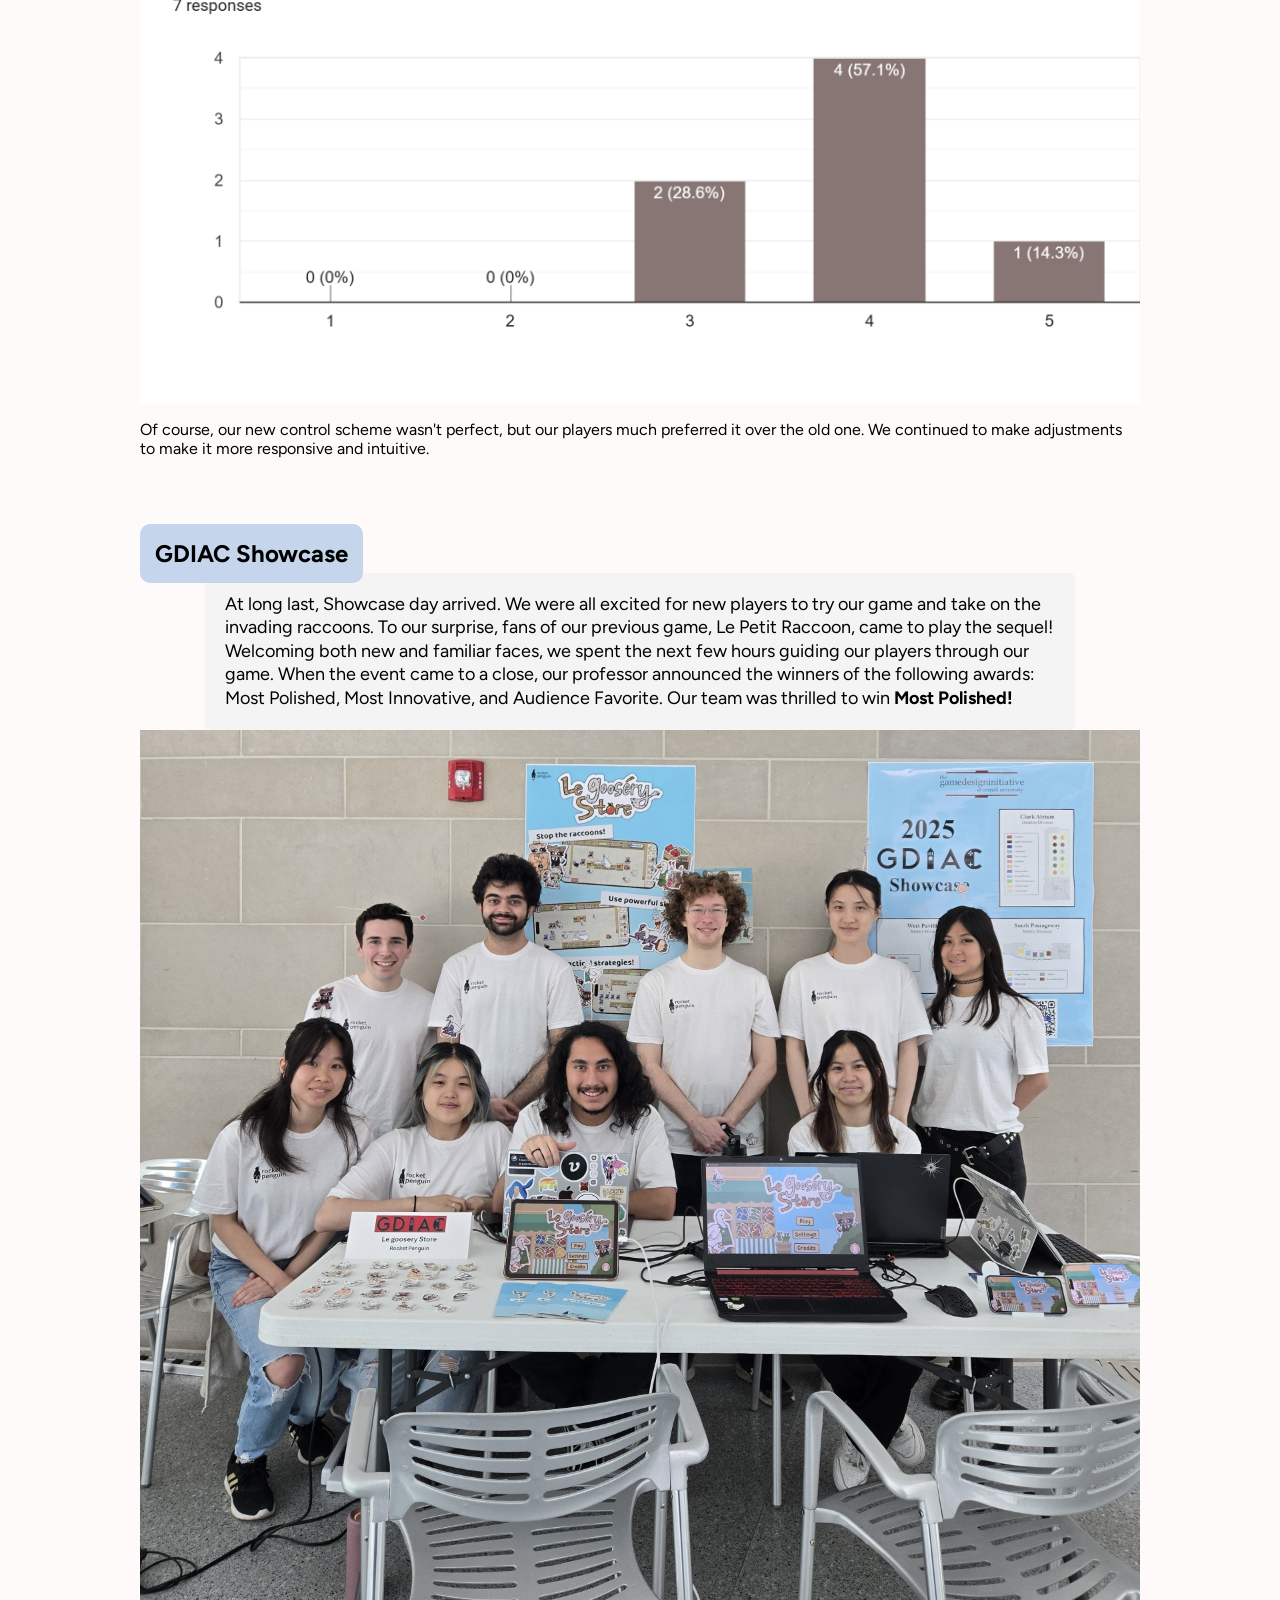
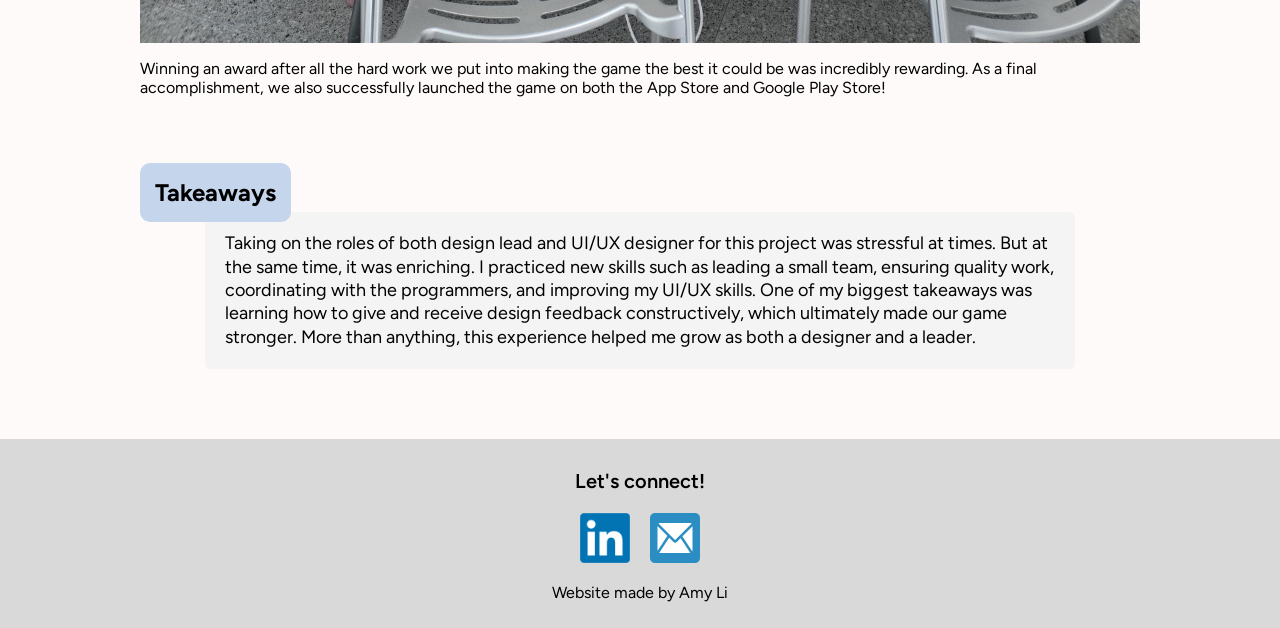
==== commit dfee556c: "added new css for project page" ====
--- a/legooserystore.html
+++ b/legooserystore.html
@@ -18,7 +18,7 @@
 
 <body>
   <nav>
-    <ul>
+    <ul class="nav">
       <li> <a class="hometext" href="index.html"> Amy Li </a> </li>
       <li> <a class="navtext" href="resources/Amy_Li_Resume_UXDesign_2025.pdf"> Resume </a> </li>
     </ul>
@@ -46,55 +46,74 @@
       and presented it at <a href="https://bowers.cornell.edu/news-stories/students-got-game-annual-video-game-showcase">Cornell's annual GDIAC Showcase</a>, where it won an award for <b> Most Polished</b>! </p>
   </div>
 
+  <!-- 
   <div class="gamepromo">
     <p class="gamepromotext"> Check out the game here! </p>
     <div class="gamepromoicons">
       <a href="https://apps.apple.com/us/app/le-goos%C3%A9ry-store/id6744664408"> <img class="appimg" src="images/iosappstore.png"> </a>
       <a href="https://play.google.com/store/apps/details?id=rocket.penguin.goosery.store.GE688A45&hl=en_US"> <img class="appimg" src="images/androidappstore.png"> </a>
     </div>
-  </div>
+  </div> -->
 
   <hr class="pagedivider">
 
   <div class="projectsection">
-    <h2 class="projectsubheader"> Physical Prototype </h2>
-    <p class="projecttextsummary"> As soon as we settled on a basic concept of the game, I got right to work on a physical prototype of it.
-      This physical prototype would help us visualize the game, its gameplay style, and forecast difficulties that players might encounter.
-      In creating this prototype, it was easy for me to discretize most elements of our game, such as mapping our characters' movements to
-      a grid system and locking their movement to a metronome's beat. 
-    </p>
-
-    <img src="images/legooserystore_physicalprototype1.jpg">
-
-    <p> Bringing the prototype to an internal playtest, I found some issues with the prototype. Namely:</p>
+    <div class="projectsubsection1">
+      <div>
+        <h2 class="projectsubheader"> Physical Prototype </h2>
+        <p class="projecttextsummary"> As soon as we settled on a basic concept of the game, I got right to work on a physical prototype of it.
+        This physical prototype would help us visualize the game, its gameplay style, and forecast difficulties that players might encounter.
+        In creating this prototype, it was easy for me to discretize most elements of our game, such as mapping our characters' movements to
+        a grid system and locking their movement to a metronome's beat. 
+        </p>
+      </div>
     
-    <ul>
-      <li> The character tokens were difficult to pick up when they were close to a wall </li>
-      <li> It took a long time to find the corresponding patrol patterns to their cards </li>
-    </ul>
+      <img class="projectimg" src="images/legooserystore_physicalprototype1.jpg">
+    </div>
+
+    <div class="projecttextsmall">
+      <p> Bringing the prototype to an internal playtest, I found some issues with the prototype. Namely:</p>
+  
+      <ul>
+        <li> The character tokens were difficult to pick up when they were close to a wall </li>
+        <li> It took a long time to find the corresponding patrol patterns to their cards </li>
+      </ul>
+    </div>
     
-    <p> These issues were critical as we needed to be able to run the prototype smoothly with real playtesters. 
-      With these observations in mind, I added paper flaps to each of the character tokens, making them easier to pick up and orient. 
-      I also color-coded each tetromino, making it faster for people to find the matching pattern cutout. 
-      Satisfied with these changes, I brought the prototype to our in-class playtesting session the next day.
-    </p>
-
-    <img src="images/legooserystore_physicalprototype2.jpg">
-    <img src="images/legooserystore_playtesting.jpg">
-
-    <p> While my teammates ran the prototype, I conducted short interviews to gather feedback from playtesters who finished playing. 
-      The general consensus was that the game was fun, but stressful. Digging into the feedback, I extracted the following insights:</p>
-    <ul>
-      <li> Players liked being able to command their geese patrols in real-time. - The feeling of catching a raccoon sneaking by was satisfying to them. </li>
-      <li> Players felt overwhelmed when the board got crowded with raccoons and geese. - With so many units moving on each beat, players quickly felt overwhelmed.</li>
-      <li> Some players wished there were different types of patrols and enemies. - They wanted more of a challenge and change up their strategy when a different enemy appeared. </li>
-    </ul>
-  
-    <p> Presenting these insights to my team, we discussed ways to address each one. Here were the solutions that we came up with: </p>
-    <ul>
-      <li> To address points 1 and 3, we decided to add new geese with abilities that the player can choose to activate. These geese will allow the player to be more proactive in fending off the raccoons, as well as introduce new strategies for the player to utilize. </li>
-      <li> To address point 2, we decided to add a limit on the amount of geese the player can have in the store. Not only will this decrease the amount of units moving at once, it will force the player to be smart about the geese they hire.</li>
-    </ul>
+    <div class="projectsubsection1">
+      <img class="projectimg" src="images/legooserystore_physicalprototype2.jpg">
+      
+      <p class="projecttextsummary"> These issues were critical as we needed to be able to run the prototype smoothly with real playtesters. 
+        With these observations in mind, I added paper flaps to each of the character tokens, making them easier to pick up and orient. 
+        I also color-coded each tetromino, making it faster for people to find the matching pattern cutout. 
+        Satisfied with these changes, I brought the prototype to our in-class playtesting session the next day.
+      </p>
+    </div>
+
+    <div class="projectsubsection1">
+      <div class="projecttextsummary">
+        <h3 class="projectsubheader2"> Playtesting Day! </h3>
+        <p> While my teammates ran the prototype, I conducted short interviews to gather feedback from playtesters who finished playing. 
+          The general consensus was that the game was fun, but stressful. Digging into the feedback, I extracted the following insights:</p>
+        <ul>
+          <li> <i>Players liked being able to command their geese patrols in real-time.</i> The feeling of catching a raccoon sneaking by was satisfying to them. </li>
+          <li> <i>Players felt overwhelmed when the board got crowded with raccoons and geese.</i> With so many units moving on each beat, players quickly felt overwhelmed.</li>
+          <li> <i>Some players wished there were different types of patrols and enemies.</i> They wanted more of a challenge and change up their strategy when a different enemy appeared. </li>
+        </ul>
+      </div>
+
+      <img class="projectimgvertical" src="images/legooserystore_playtesting.jpg">
+    </div>
+
+    <div class="projectsubsection1">
+    <div class="projecttextsmall">
+      <p> Presenting these insights to my team, we discussed ways to address each one. Here were the solutions that we came up with: </p>
+      <ul>
+        <li> To address points 1 and 3, we decided to add new geese with abilities that the player can choose to activate. These geese will allow the player to be more proactive in fending off the raccoons, as well as introduce new strategies for the player to utilize. </li>
+        <li> To address point 2, we decided to add a limit on the amount of geese the player can have in the store. Not only will this decrease the amount of units moving at once, it will force the player to be smart about the geese they hire.</li>
+      </ul>
+    </div>
+    </div>
   </div>
 
   <div class="projectsection">
@@ -172,9 +191,9 @@
   <div class="projectsection">
     <h2 class="projectsubheader"> Takeaways </h2>
     <p class="projecttextsummary"> 
-      Taking on the roles of design lead and UI/UX designer for this project was stressful at times. 
-      But at the same time, it was enriching. I was able to practice new skills such as leading a small team, 
-      ensuring quality work and coordinating with the programmers, on top of improving my UI/UX skills. 
+      Taking on the roles of both design lead and UI/UX designer for this project was stressful at times. 
+      But at the same time, it was enriching. I practiced new skills such as leading a small team, 
+      ensuring quality work, coordinating with the programmers, and improving my UI/UX skills. 
       One of my biggest takeaways was learning how to give and receive design feedback constructively, which 
       ultimately made our game stronger. More than anything, this experience helped me grow as both a designer and a leader.
     </p>
--- a/styles/site.css
+++ b/styles/site.css
@@ -3,7 +3,7 @@
     background-color:snow;
 }
 
-ul {
+ul.nav {
     list-style-type: none;
     display:flex;
     flex-direction: row;
@@ -257,7 +257,7 @@
 .projectsection {
     display: flex;
     flex-direction: column;
-    width:900px;
+    width:1000px;
     margin:auto;
     margin-top: 20px;
 }
@@ -270,7 +270,11 @@
     margin-bottom: 0px;
     position: relative;
     top:10px;
-    right: 50px;
+    /* right: 20px; */
+}
+
+.projectsubheader2 {
+    margin: 10px 0px 10px 0px;
 }
 
 .projecttextsummary {
@@ -282,6 +286,8 @@
     margin-top: 0px;
     text-wrap: wrap;
     line-height: 1.3;
+    width:fit-content;
+    margin: auto;
 }
 
 .gamepromo {
@@ -313,4 +319,35 @@
     border-top: 8px solid #C4D5EC;
     border-radius:30px;
     margin-top: 30px;   
+}
+
+.projectimg {
+    max-height: 350px;
+    border-radius: 10px;
+}
+
+.projectimgvertical {
+    max-height: 450px;
+    border-radius: 10px;
+}
+
+.projectsubsection1 {
+    display: flex;
+    flex-direction: row;
+    align-items: center;
+    width: 1000px;
+    margin-top: 20px;
+    margin-bottom: 20px;
+}
+
+.projecttextsmall {
+    max-width: 830px;
+    font-size: 18px;
+    background-color: #F4F4F4;
+    padding: 20px;
+    border-radius: 5px;
+    text-wrap: wrap;
+    line-height: 1.3;
+    width:fit-content;
+    margin: 10px auto 10px auto;
 }
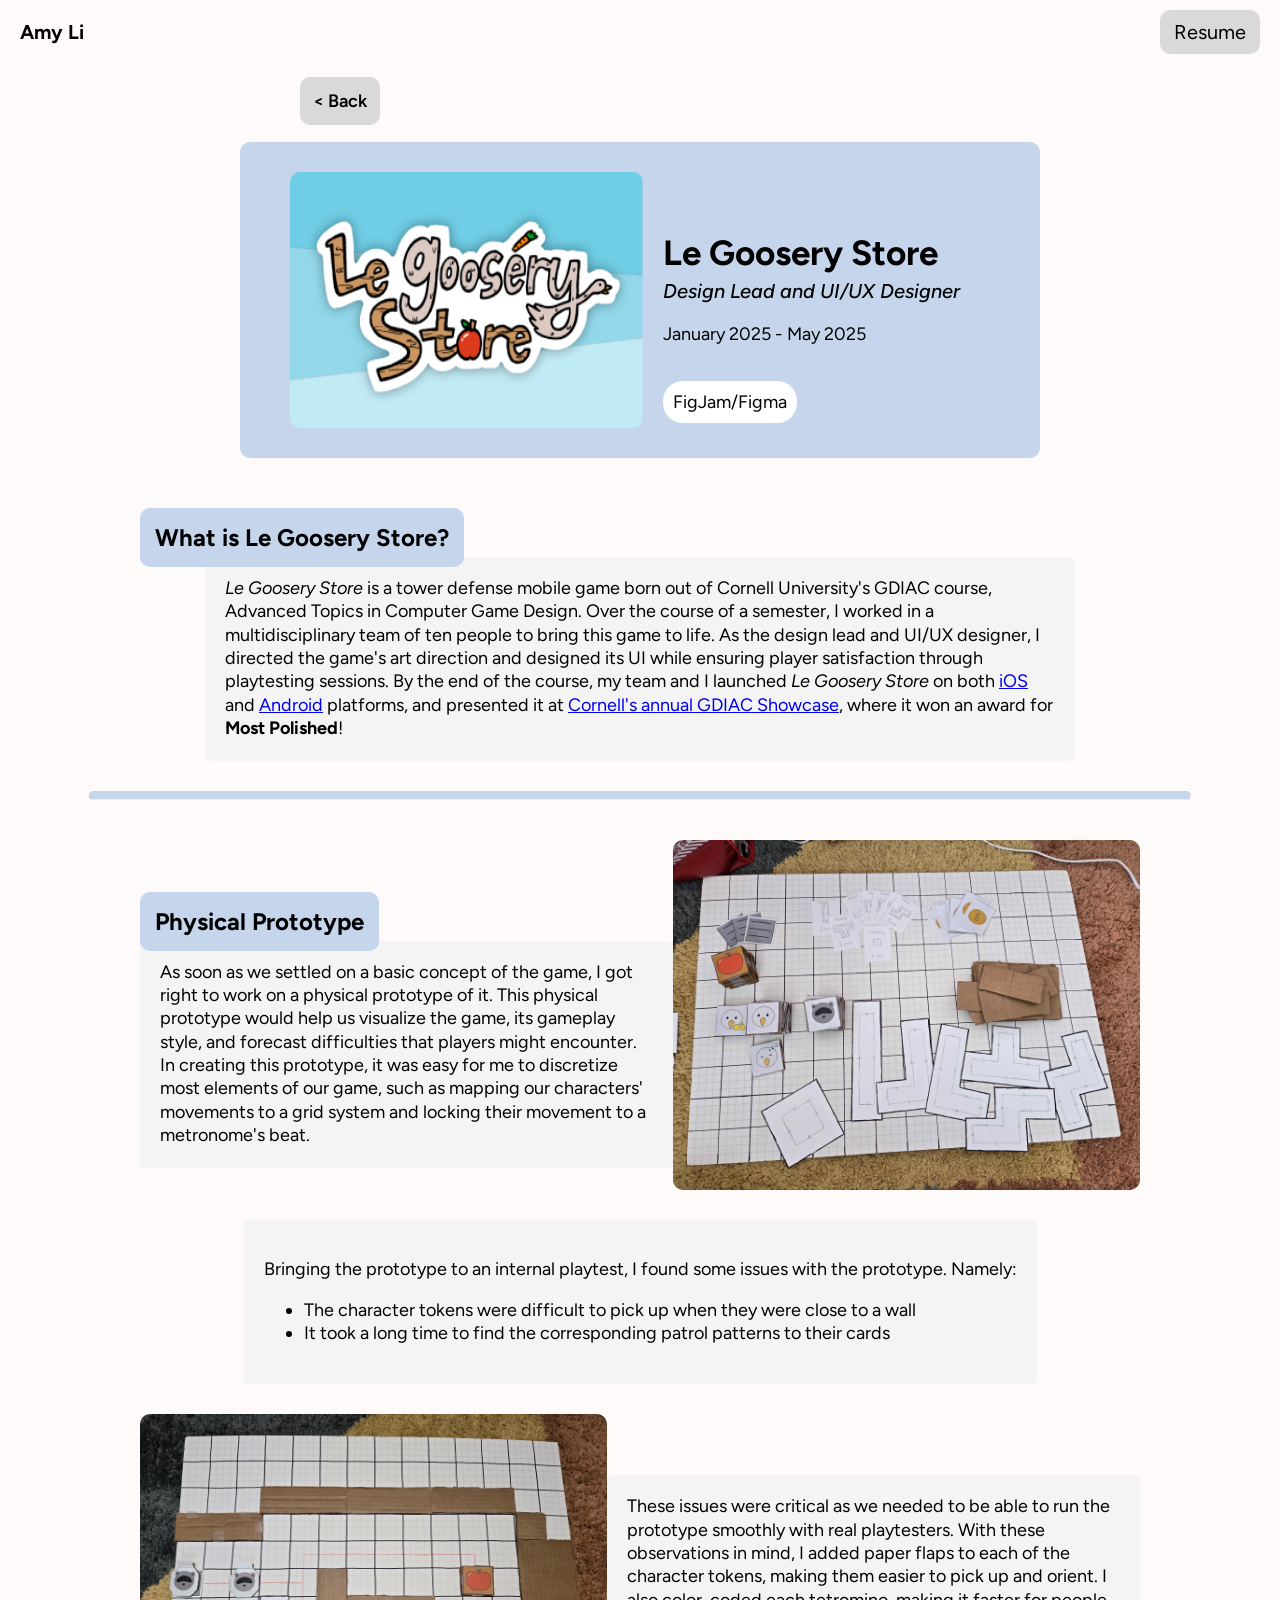
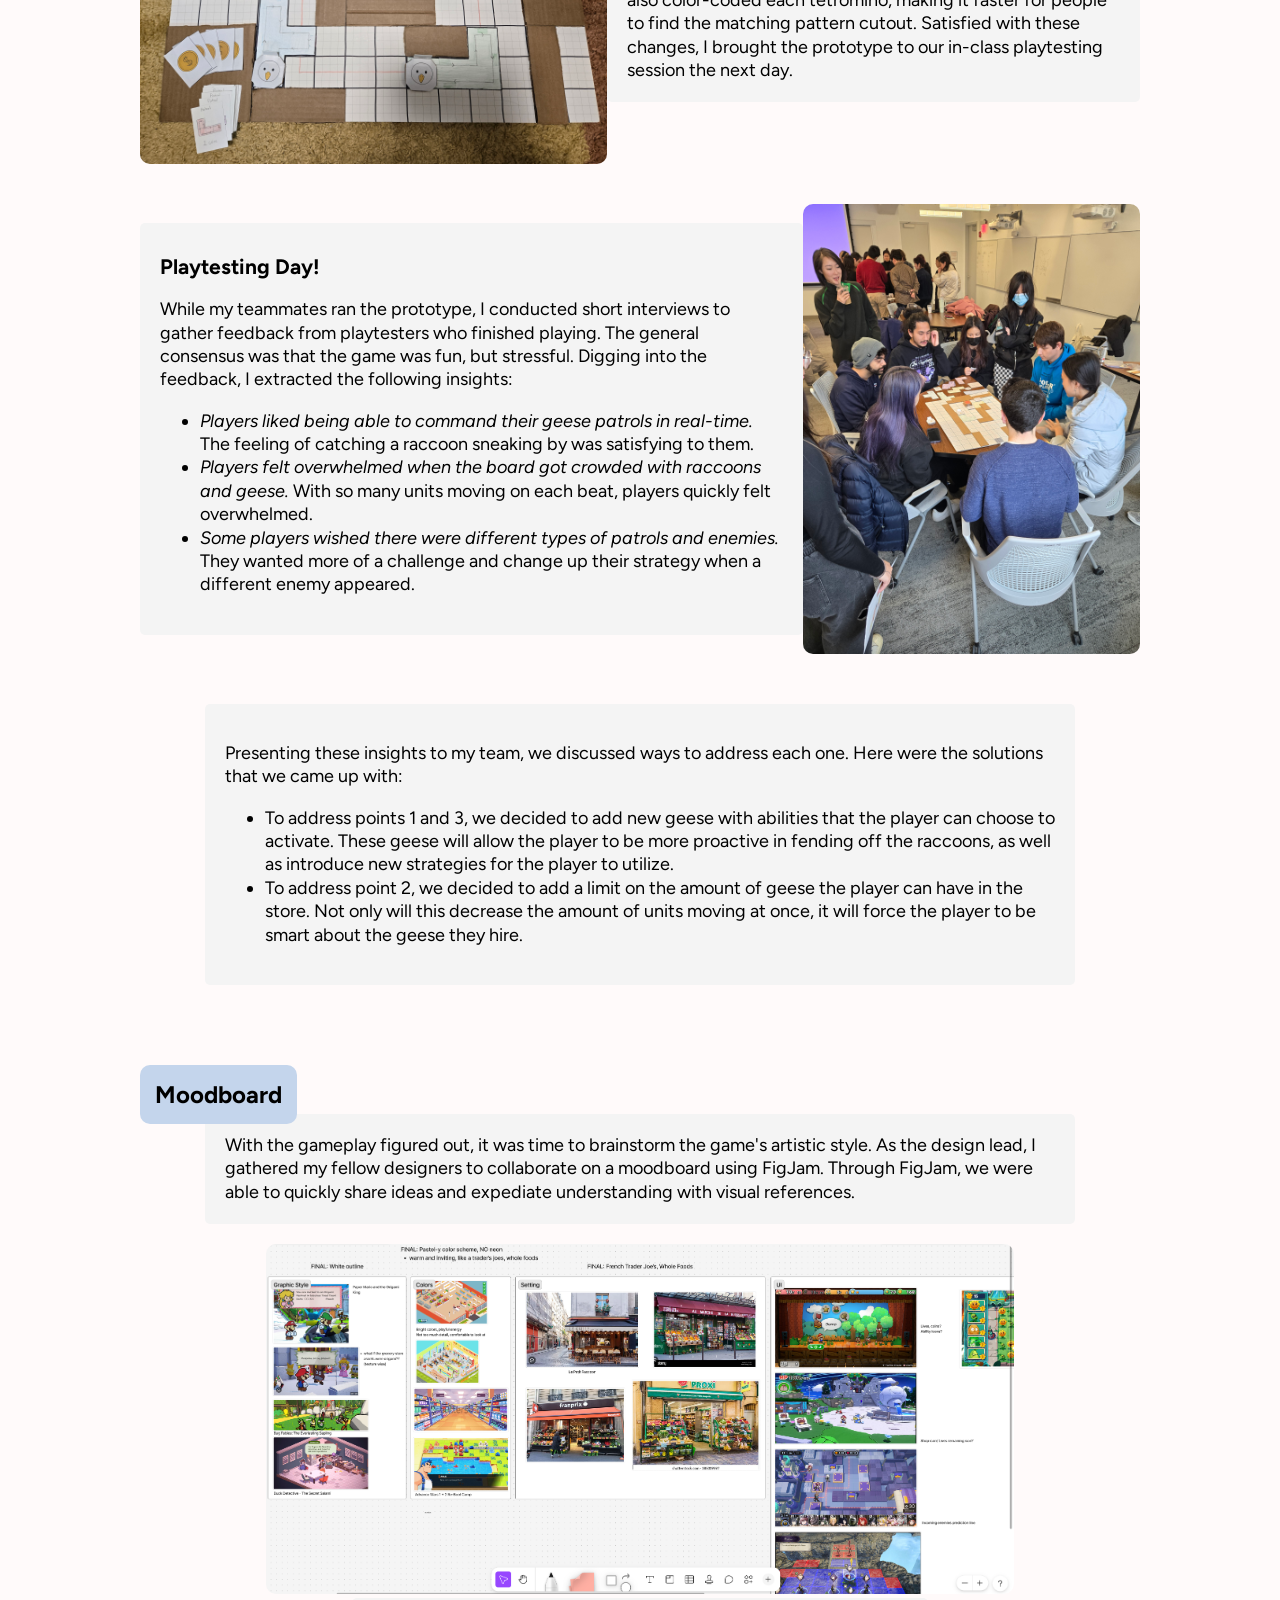
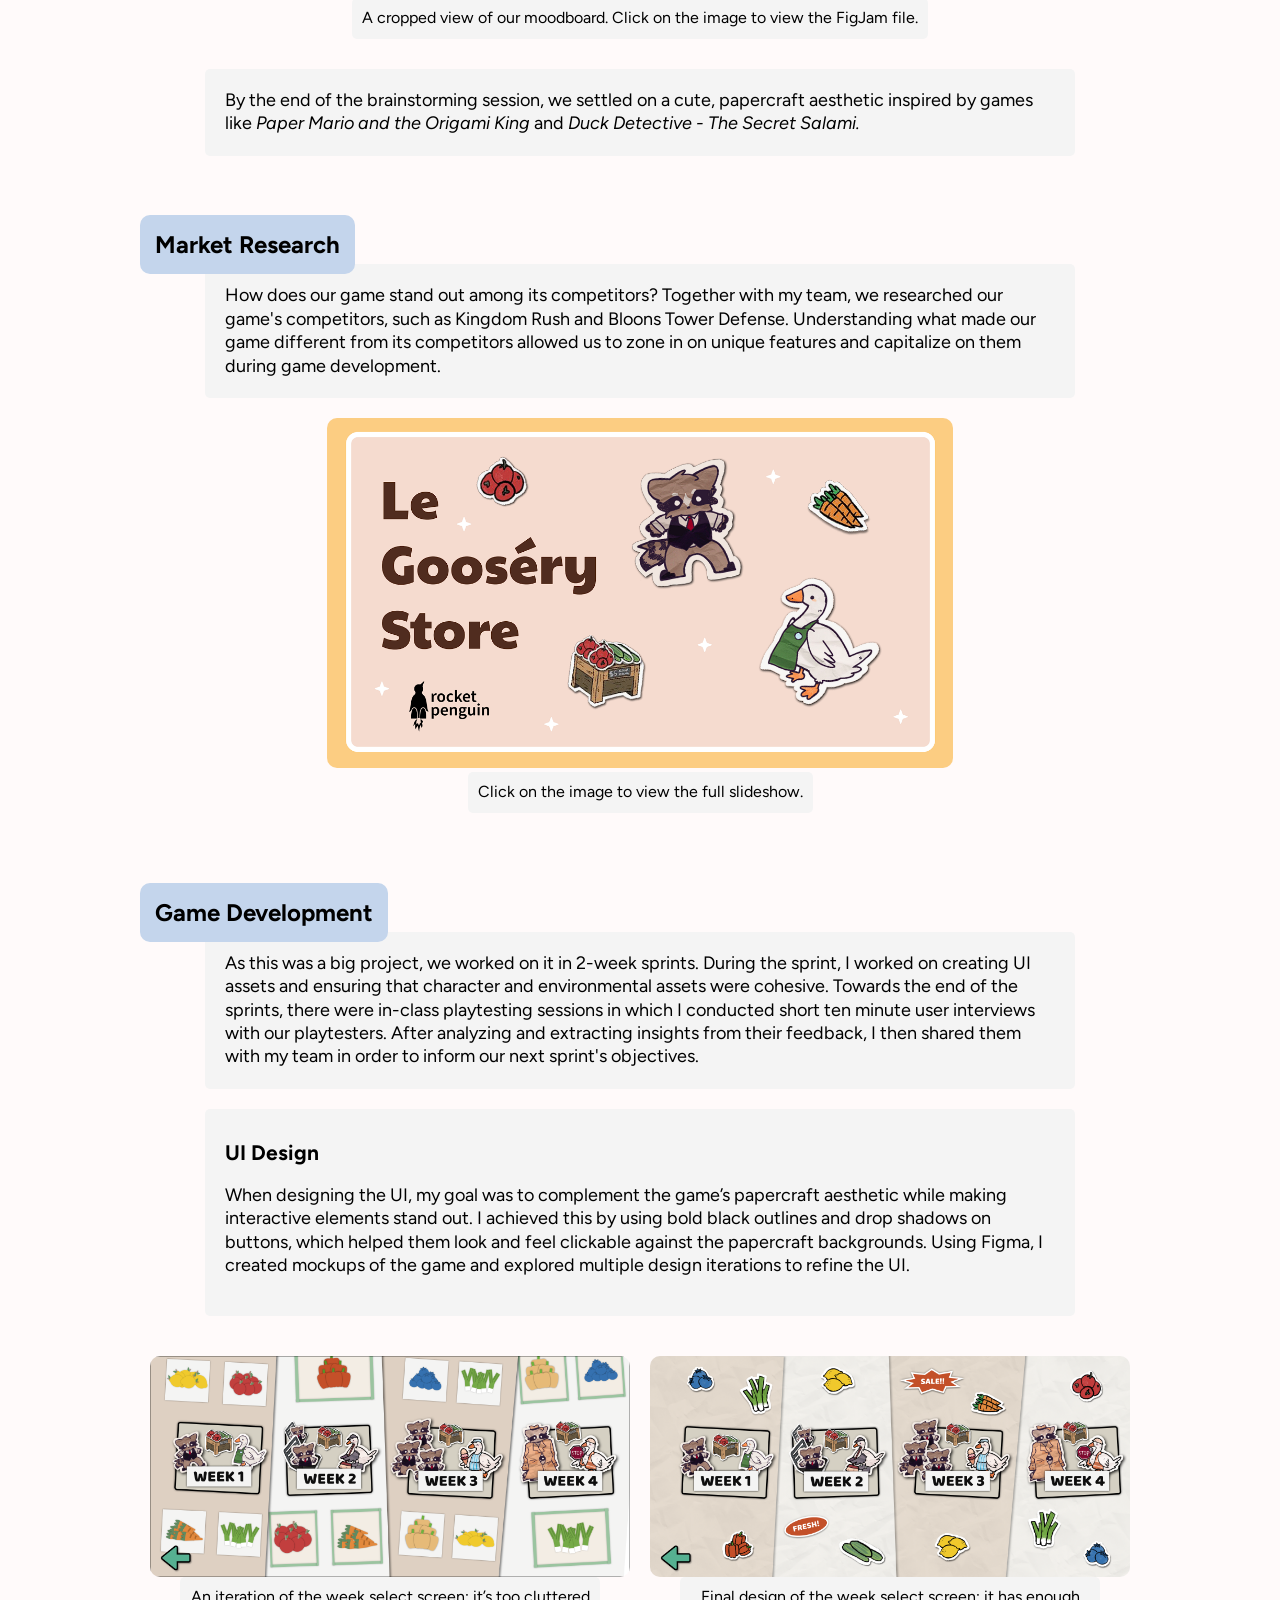
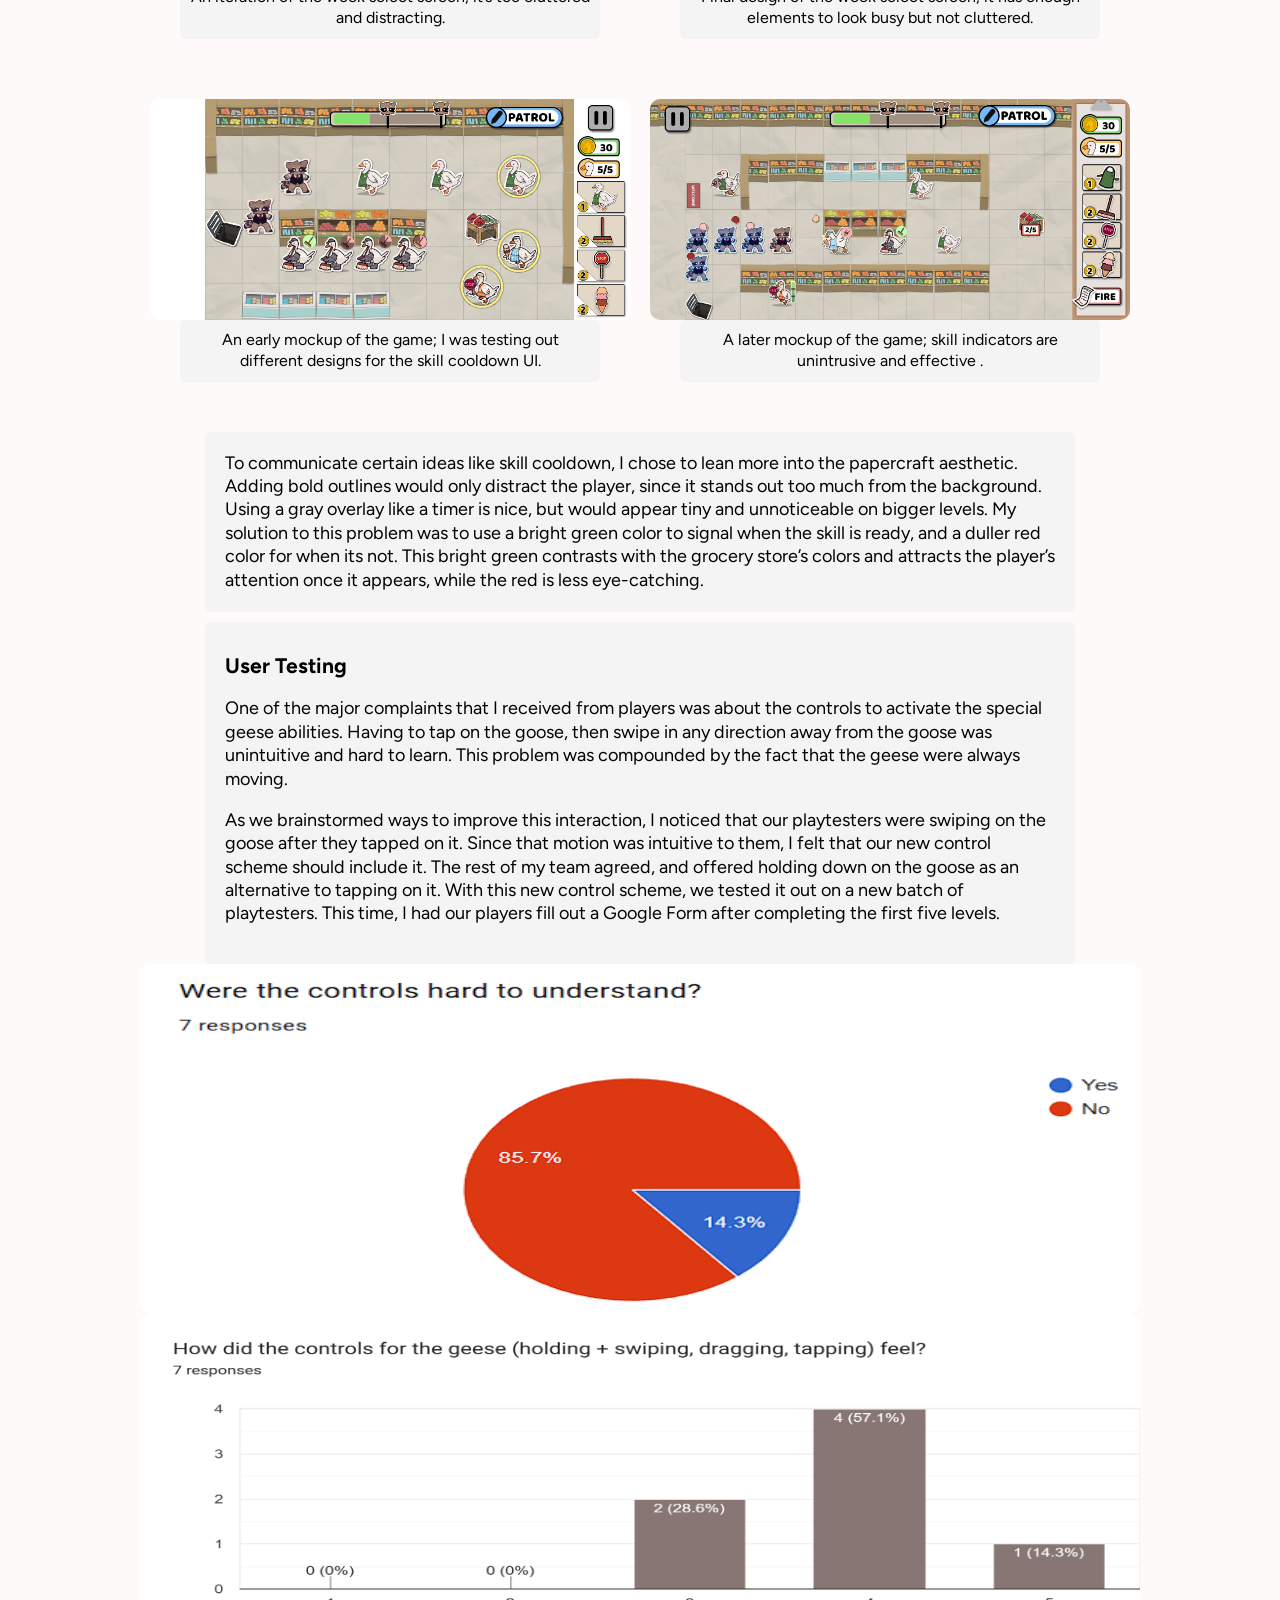
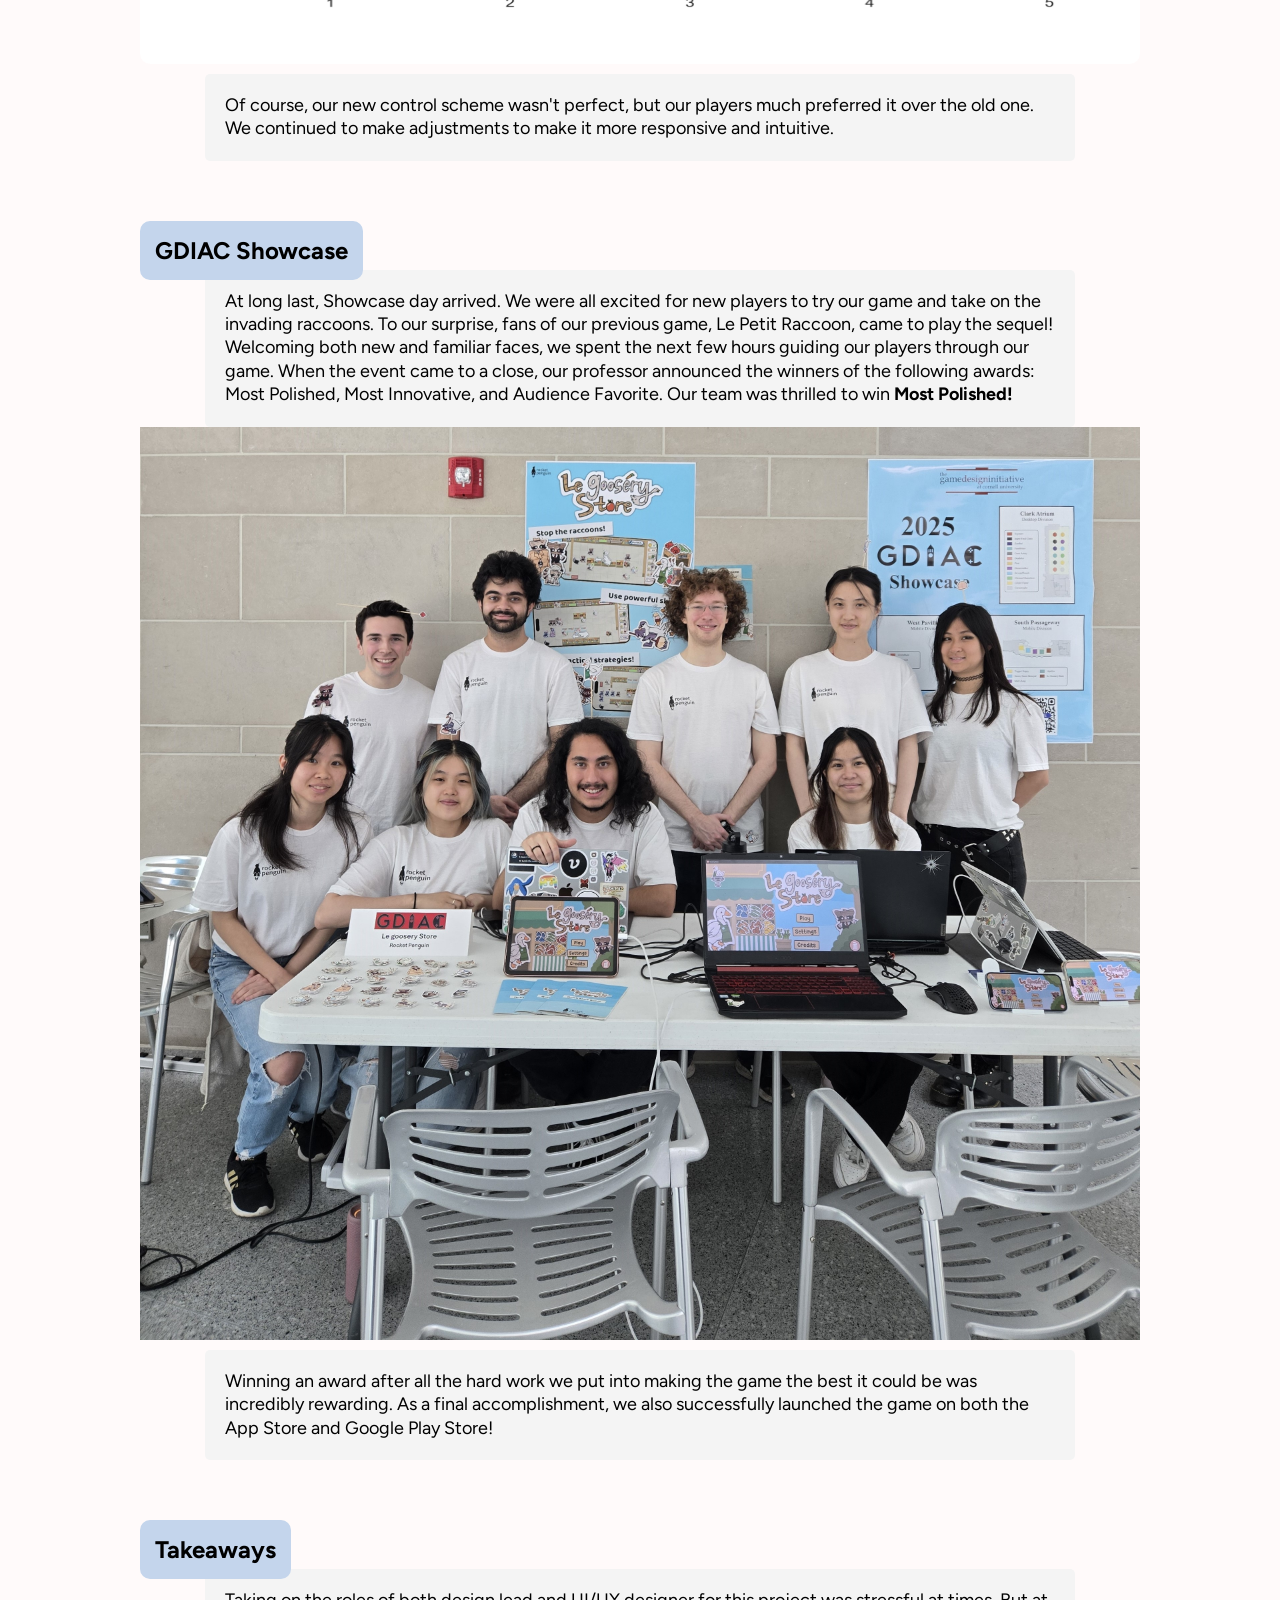
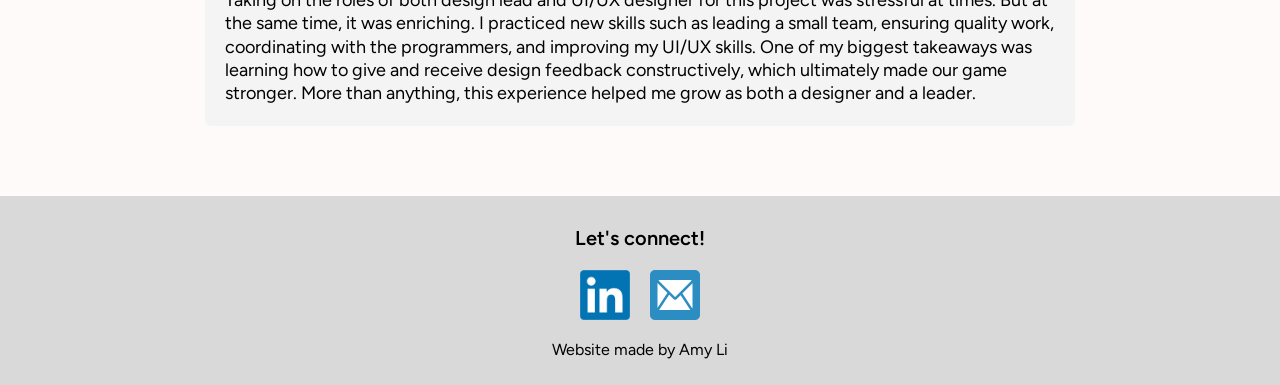
==== commit 2b881a3e: "more styling for le goosery store page" ====
--- a/legooserystore.html
+++ b/legooserystore.html
@@ -106,13 +106,13 @@
     </div>
 
     <div class="projectsubsection1">
-    <div class="projecttextsmall">
-      <p> Presenting these insights to my team, we discussed ways to address each one. Here were the solutions that we came up with: </p>
-      <ul>
-        <li> To address points 1 and 3, we decided to add new geese with abilities that the player can choose to activate. These geese will allow the player to be more proactive in fending off the raccoons, as well as introduce new strategies for the player to utilize. </li>
-        <li> To address point 2, we decided to add a limit on the amount of geese the player can have in the store. Not only will this decrease the amount of units moving at once, it will force the player to be smart about the geese they hire.</li>
-      </ul>
-    </div>
+      <div class="projecttextsmall">
+        <p> Presenting these insights to my team, we discussed ways to address each one. Here were the solutions that we came up with: </p>
+        <ul>
+          <li> To address points 1 and 3, we decided to add new geese with abilities that the player can choose to activate. These geese will allow the player to be more proactive in fending off the raccoons, as well as introduce new strategies for the player to utilize. </li>
+          <li> To address point 2, we decided to add a limit on the amount of geese the player can have in the store. Not only will this decrease the amount of units moving at once, it will force the player to be smart about the geese they hire.</li>
+        </ul>
+      </div>
     </div>
   </div>
 
@@ -121,9 +121,15 @@
     <p class="projecttextsummary"> With the gameplay figured out, it was time to brainstorm the game's artistic style. 
       As the design lead, I gathered my fellow designers to collaborate on a moodboard using FigJam. 
       Through FigJam, we were able to quickly share ideas and expediate understanding with visual references. </p>
-    <a href="https://www.figma.com/board/9l49fw4SPWMnJh8yqqXmX1/INFO-4152-Moodboard?node-id=0-1&t=G1Vo2sHospjfoSD1-1"> FigJam </a>
-    <p> By the end of the brainstorming session, we ended up with a cute, papercraft style inspired by games like Paper Mario and the Origami King and Duck Detective - The Secret Salami.
-    </p>  
+
+    <div class="projectsubsection2">
+      <a href="https://www.figma.com/board/9l49fw4SPWMnJh8yqqXmX1/INFO-4152-Moodboard?node-id=0-1&t=G1Vo2sHospjfoSD1-1"> 
+        <img class="projectimg" src="images/legooserystore_figjam.png"> </a>
+      <p class="projecttextcaption"> A cropped view of our moodboard. Click on the image to view the FigJam file. </p>
+    </div>
+
+    <p class="projecttextsmall"> By the end of the brainstorming session, we settled on a cute, papercraft aesthetic inspired 
+      by games like <i>Paper Mario and the Origami King</i> and <i>Duck Detective - The Secret Salami.</i> </p>  
   </div>
 
   <div class="projectsection">
@@ -131,7 +137,12 @@
     <p class="projecttextsummary"> How does our game stand out among its competitors? Together with my team, we researched our game's competitors, such as Kingdom Rush and Bloons Tower Defense. 
       Understanding what made our game different from its competitors allowed us to zone in on unique features and capitalize on them during game development. 
     </p>
-    <a href="resources/legooserystore_market.pdf"> Slideshow </a>
+
+    <div class="projectsubsection2">
+      <a href="resources/legooserystore_market.pdf"> 
+        <img class="projectimg" src="images/legooserystore_marketimg.png"> </a>
+      <p class="projecttextcaption">Click on the image to view the full slideshow.</p>
+    </div>
   </div>
 
   <div class="projectsection">
@@ -142,36 +153,64 @@
       with our playtesters. After analyzing and extracting insights from their feedback, I then shared them with my team 
       in order to inform our next sprint's objectives. 
     </p>
-    <h3> UI Design </h3>
-    <p> When designing the UI, my goal was to complement the game’s papercraft aesthetic while making interactive elements stand out. 
-      I achieved this by using bold black outlines and drop shadows on buttons, which helped them look and feel clickable 
-      against the papercraft backgrounds. Using Figma, I created mockups of the game and explored multiple design 
-      iterations to refine the UI. </p>
-    <img src="images/legooserystore_weekselect1.png">
-    <img src="images/legooserystore_weekselect2.png">
-    <img src="images/legooserystore_mockup1.png">
-    <img src="images/legooserystore_mockup2.png">
+
+    <div class="projectsubsection1">
+      <div class="projecttextsummary">
+        <h3 class="projectsubheader2"> UI Design </h3>
+        <p> When designing the UI, my goal was to complement the game’s papercraft aesthetic while making interactive elements stand out. 
+          I achieved this by using bold black outlines and drop shadows on buttons, which helped them look and feel clickable 
+          against the papercraft backgrounds. Using Figma, I created mockups of the game and explored multiple design 
+          iterations to refine the UI. </p>
+      </div>
+    </div>
+
+    <div class="projectsubsection1">
+      <div class="projectsubsection2" style="margin-top:0px;">
+        <img class="projectimghorizontal" src="images/legooserystore_weekselect1.png">
+        <p class="projecttextcaptioncard"> An iteration of the week select screen; it’s too cluttered and distracting. </p>
+      </div>
+
+      <div class="projectsubsection2" style="margin-top:0px;">
+        <img class="projectimghorizontal" src="images/legooserystore_weekselect2.png">
+        <p class="projecttextcaptioncard"> Final design of the week select screen; it has enough elements to look busy but not cluttered. </p>
+      </div>
+    </div>
+
+    <div class="projectsubsection1">
+      <div class="projectsubsection2" style="margin-top:0px;">
+        <img class="projectimghorizontal" src="images/legooserystore_mockup1.png">
+        <p class="projecttextcaptioncard"> An early mockup of the game; I was testing out different designs for the skill cooldown UI.</p>
+      </div>
+
+      <div class="projectsubsection2" style="margin-top:0px;">
+        <img class="projectimghorizontal" src="images/legooserystore_mockup2.png">
+        <p class="projecttextcaptioncard"> A later mockup of the game; skill indicators are unintrusive and effective .</p>
+      </div>
+    </div>
     
-    <p> To communicate certain ideas like skill cooldown, I chose to lean more into the papercraft aesthetic. 
+    <p class="projecttextsmall"> To communicate certain ideas like skill cooldown, I chose to lean more into the papercraft aesthetic. 
       Adding bold outlines would only distract the player, since it stands out too much from the background. 
       Using a gray overlay like a timer is nice, but would appear tiny and unnoticeable on bigger levels. 
       My solution to this problem was to use a bright green color to signal when the skill is ready, and a duller red color for when its not. 
       This bright green contrasts with the grocery store’s colors and attracts the player’s attention once it appears, while the red is less eye-catching.
     </p>
   
-    <h3> User Testing </h3>  
-    <p> One of the major complaints that I received from players was about the controls to activate the special geese abilities. 
-      Having to tap on the goose, then swipe in any direction away from the goose was unintuitive and hard to learn. This problem 
-      was compounded by the fact that the geese were always moving.</p>
-    <p> As we brainstormed ways to improve this interaction, I noticed that our playtesters were swiping on the 
-      goose after they tapped on it. Since that motion was intuitive to them, I felt that our new control scheme should include it. 
-      The rest of my team agreed, and offered holding down on the goose as an alternative to tapping on it. 
-      With this new control scheme, we tested it out on a new batch of playtesters. 
-      This time, I had our players fill out a Google Form after completing the first five levels. </p>
-    <img src="images/legooserystore_playtesting1.png">
-    <img src="images/legooserystore_playtesting2.png">
-
-    <p> Of course, our new control scheme wasn't perfect, but our players much preferred it over the old one. 
+    <div class="projecttextsummary">
+      <h3 class="projectsubheader2"> User Testing </h3>  
+      <p> One of the major complaints that I received from players was about the controls to activate the special geese abilities. 
+        Having to tap on the goose, then swipe in any direction away from the goose was unintuitive and hard to learn. This problem 
+        was compounded by the fact that the geese were always moving.</p>
+      <p> As we brainstormed ways to improve this interaction, I noticed that our playtesters were swiping on the 
+        goose after they tapped on it. Since that motion was intuitive to them, I felt that our new control scheme should include it. 
+        The rest of my team agreed, and offered holding down on the goose as an alternative to tapping on it. 
+        With this new control scheme, we tested it out on a new batch of playtesters. 
+        This time, I had our players fill out a Google Form after completing the first five levels. </p>
+    </div>
+
+    <img class="projectimg" src="images/legooserystore_playtesting1.png">
+    <img class="projectimg" src="images/legooserystore_playtesting2.png">
+
+    <p class="projecttextsmall"> Of course, our new control scheme wasn't perfect, but our players much preferred it over the old one. 
       We continued to make adjustments to make it more responsive and intuitive. </p>
   </div>
 
@@ -184,7 +223,7 @@
       When the event came to a close, our professor announced the winners of the following awards: 
       Most Polished, Most Innovative, and Audience Favorite. Our team was thrilled to win <b> Most Polished! </b></p>
     <img src="images/legooserystore_showcase.jpg">
-    <p> Winning an award after all the hard work we put into making the game the best it could be was incredibly rewarding. 
+    <p class="projecttextsmall"> Winning an award after all the hard work we put into making the game the best it could be was incredibly rewarding. 
       As a final accomplishment, we also successfully launched the game on both the App Store and Google Play Store!</p>
   </div>
 
--- a/styles/site.css
+++ b/styles/site.css
@@ -326,6 +326,11 @@
     border-radius: 10px;
 }
 
+.projectimghorizontal {
+    max-width: 480px;
+    border-radius: 10px;
+}
+
 .projectimgvertical {
     max-height: 450px;
     border-radius: 10px;
@@ -334,6 +339,16 @@
 .projectsubsection1 {
     display: flex;
     flex-direction: row;
+    align-items: center;
+    justify-content: space-between;
+    width: 1000px;
+    margin-top: 20px;
+    margin-bottom: 20px;
+}
+
+.projectsubsection2 {
+    display: flex;
+    flex-direction: column;
     align-items: center;
     width: 1000px;
     margin-top: 20px;
@@ -350,4 +365,27 @@
     line-height: 1.3;
     width:fit-content;
     margin: 10px auto 10px auto;
+}
+
+.projecttextcaption {
+    font-size: 16px;
+    background-color: #F4F4F4;
+    padding: 10px;
+    border-radius: 5px;
+    text-wrap: wrap;
+    line-height: 1.3;
+    width:fit-content;
+    margin: 0px;
+}
+
+.projecttextcaptioncard {
+    width:400px;
+    font-size: 16px;
+    background-color: #F4F4F4;
+    padding: 10px;
+    border-radius: 5px;
+    text-wrap: pretty;
+    line-height: 1.3;
+    margin: 0px;
+    text-align:center;
 }
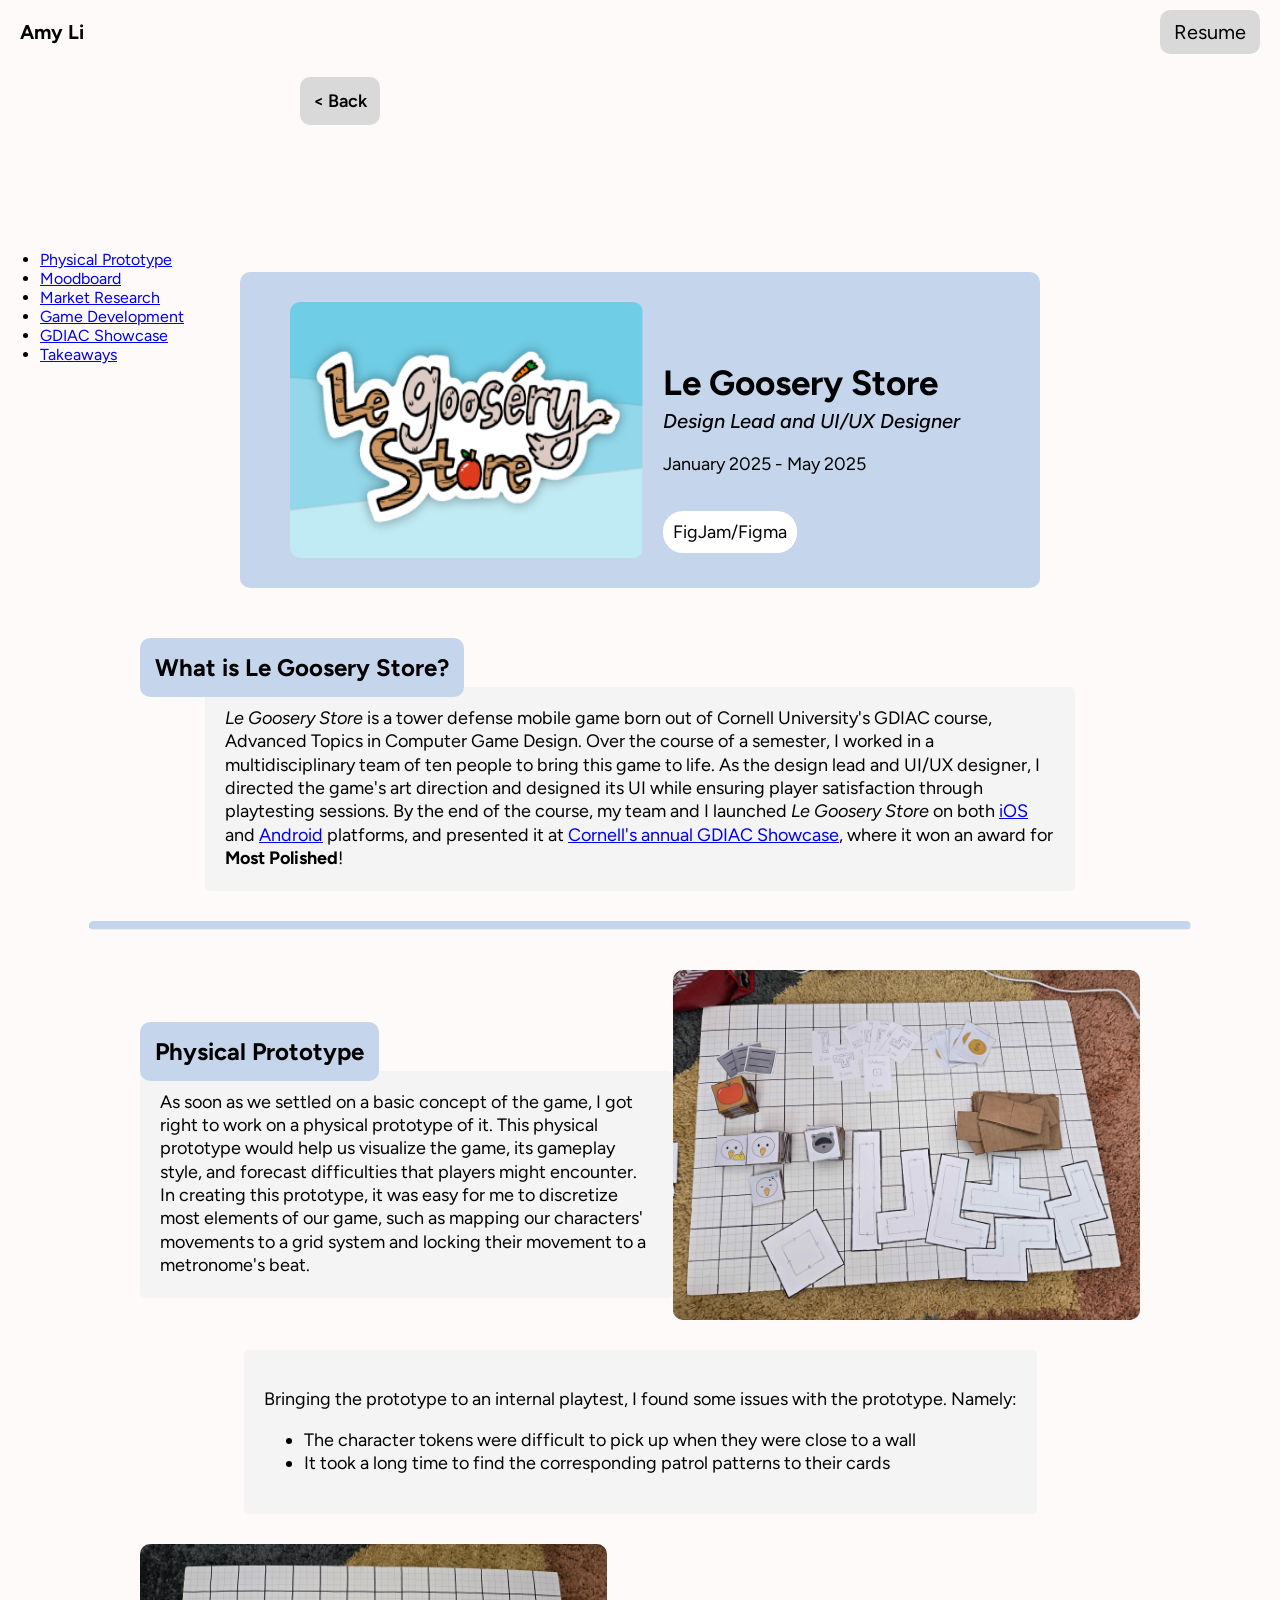
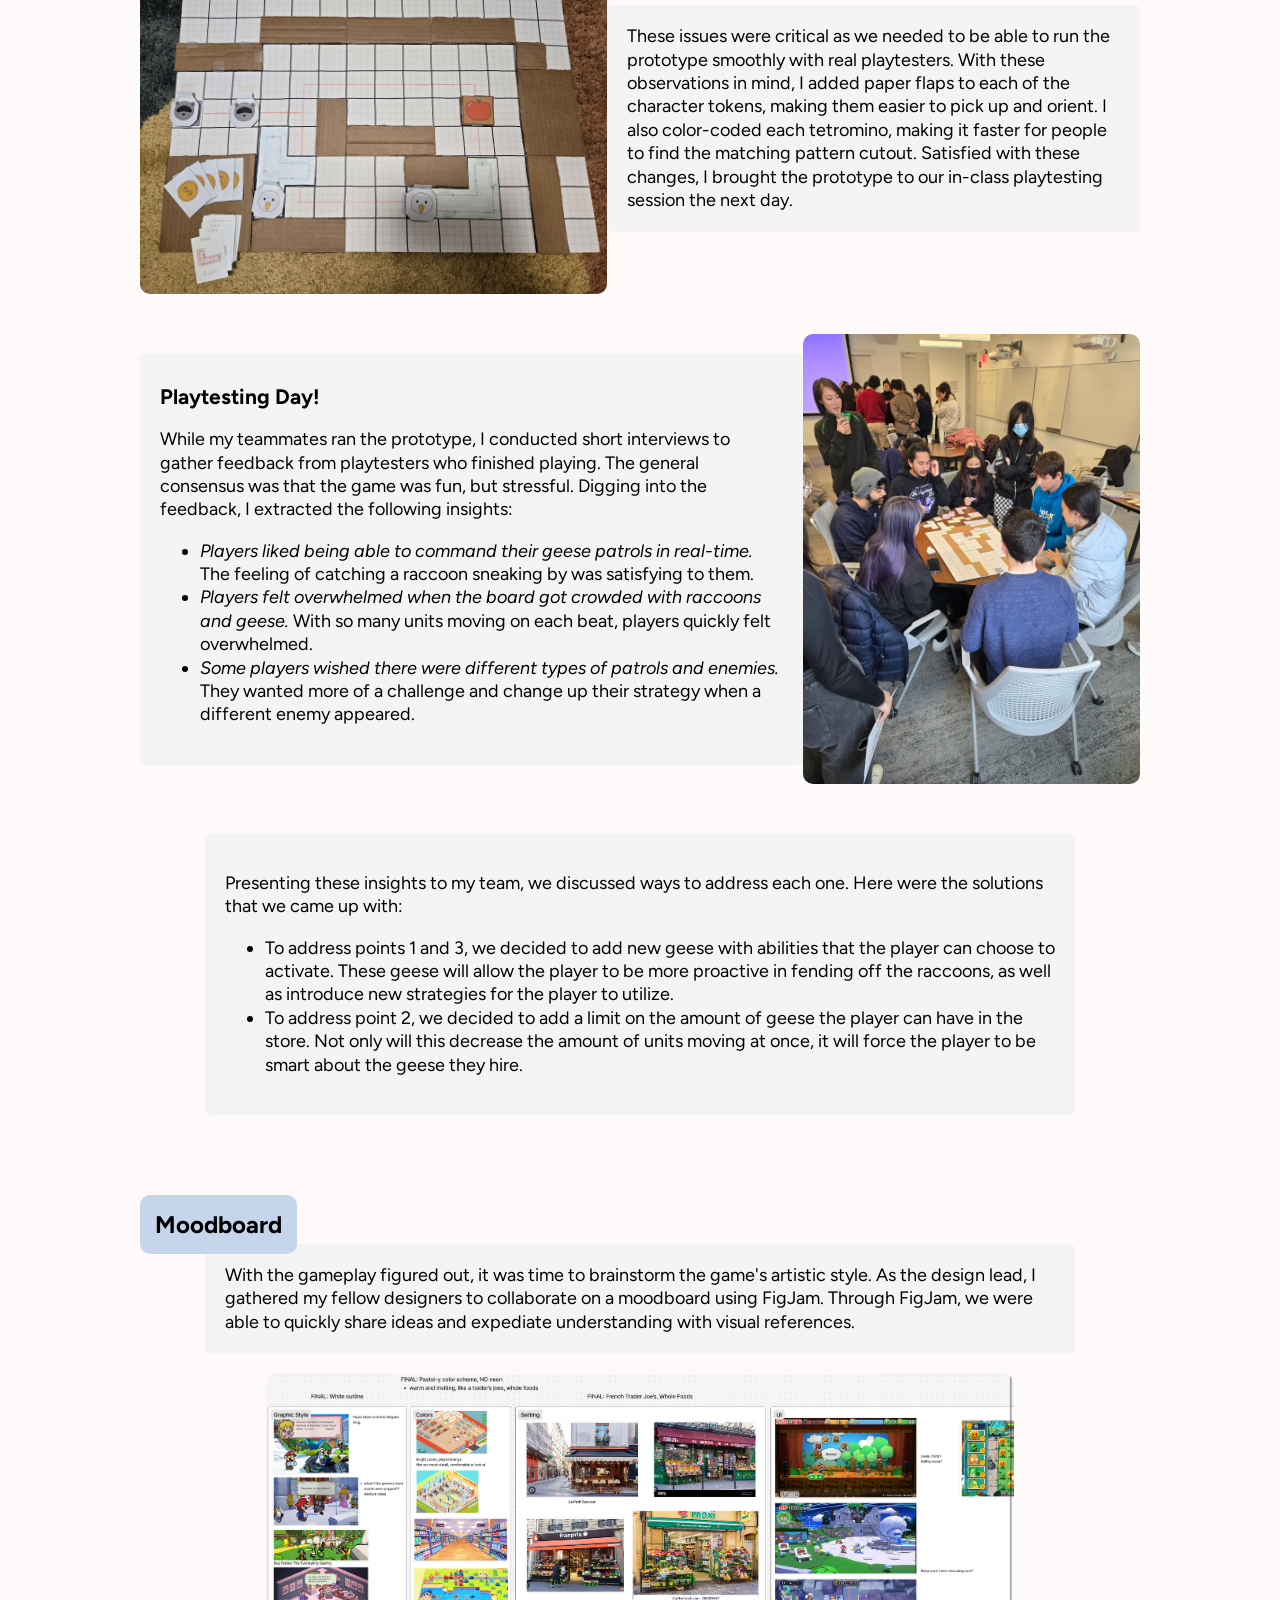
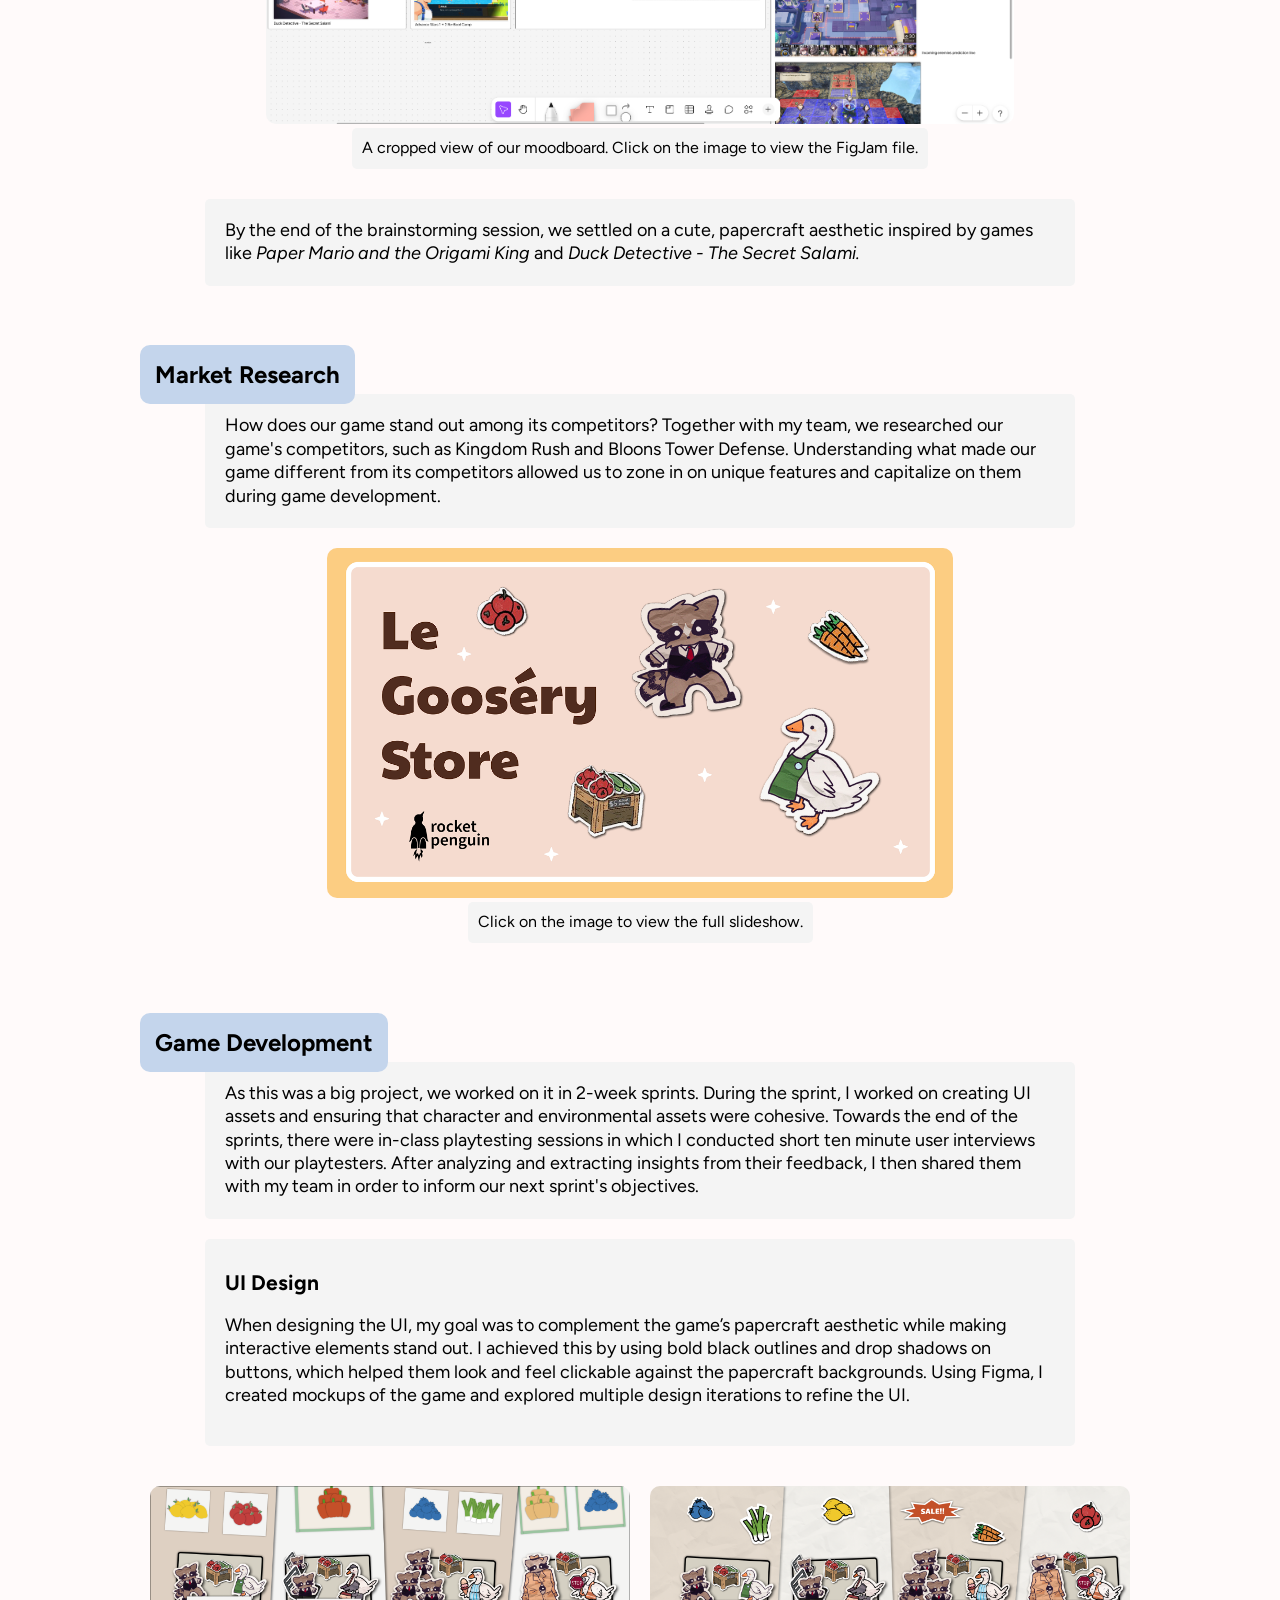
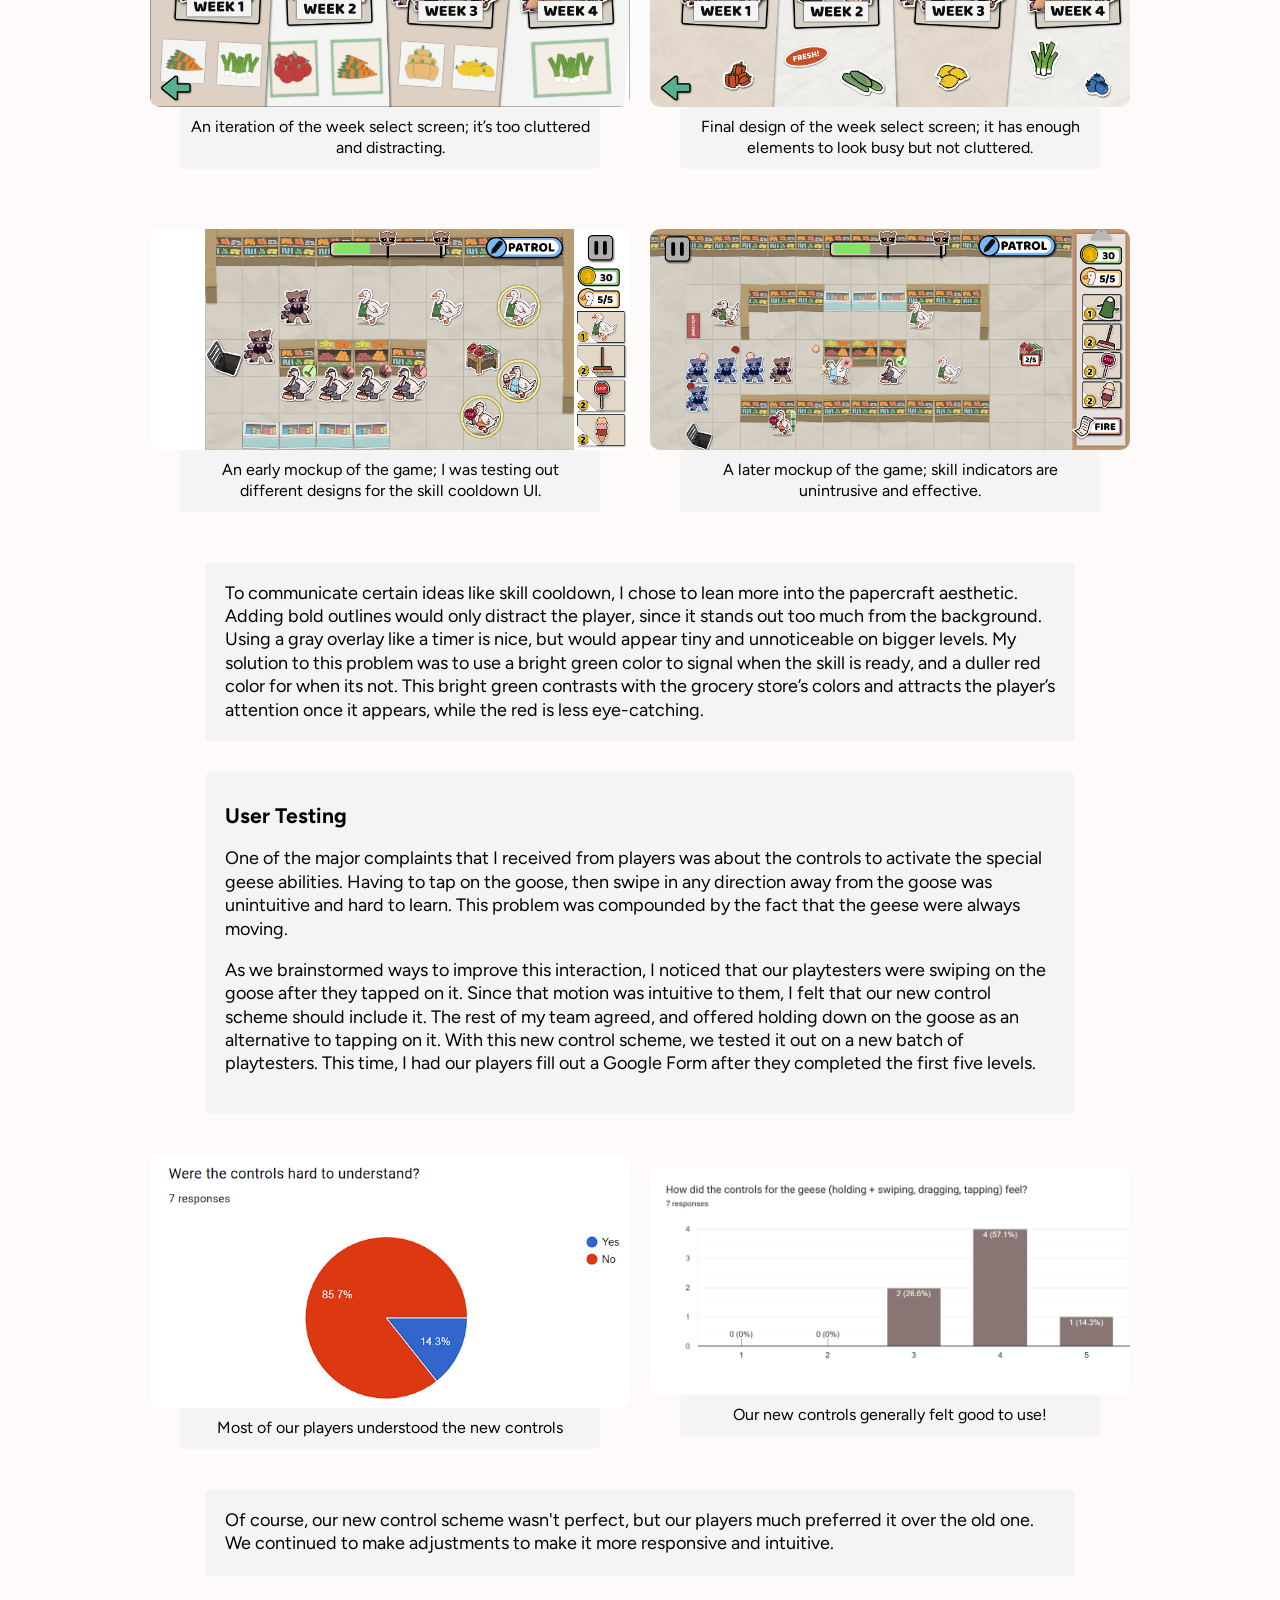
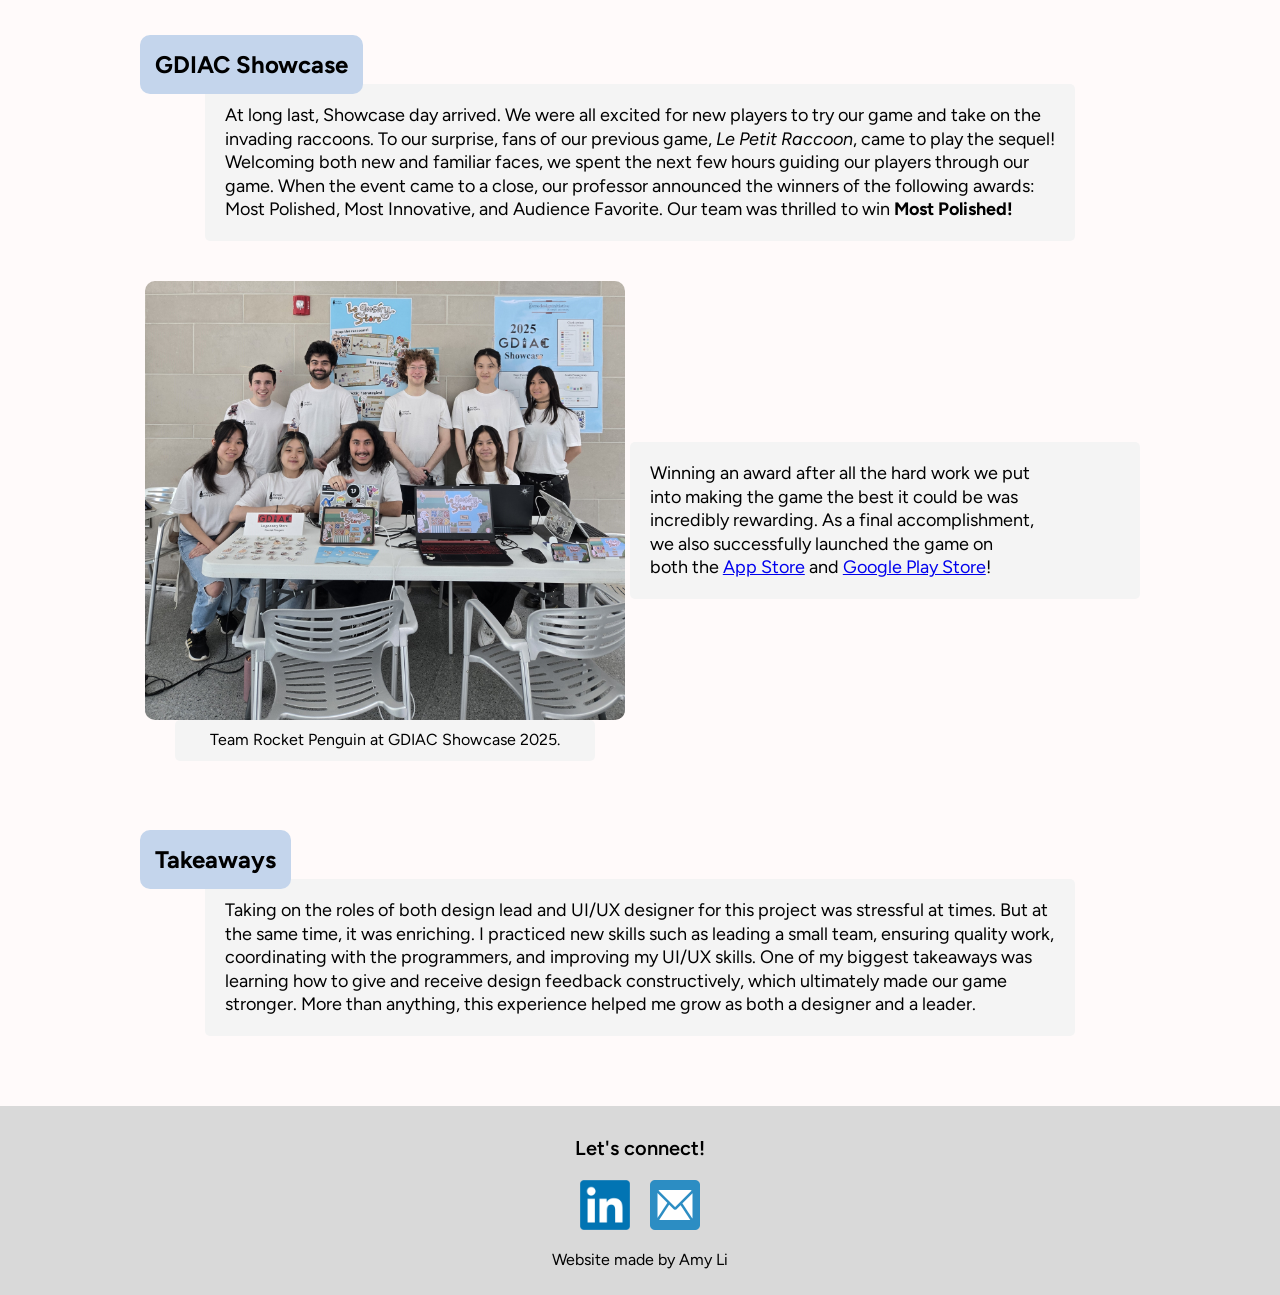
==== commit 53e71eac: "fixed nav bar, finished styling le goosery store, added a floating dock" ====
--- a/legooserystore.html
+++ b/legooserystore.html
@@ -18,13 +18,22 @@
 
 <body>
   <nav>
-    <ul class="nav">
+    <ul class="nav"">
       <li> <a class="hometext" href="index.html"> Amy Li </a> </li>
       <li> <a class="navtext" href="resources/Amy_Li_Resume_UXDesign_2025.pdf"> Resume </a> </li>
     </ul>
   </nav>
 
   <a class="backbutton" href="index.html"> < Back </a>
+
+  <ul style="position:sticky; top:250px;">
+    <li><a href="#PhysicalPrototype"> Physical Prototype </a></li>
+    <li><a href="#Moodboard"> Moodboard </a></li>
+    <li><a href="#MarketResearch"> Market Research </a></li>
+    <li><a href="#GameDevelopment"> Game Development </a></li>
+    <li><a href="#GDIACShowcase"> GDIAC Showcase </a></li>
+    <li><a href="#Takeaways"> Takeaways </a></li>
+  </ul>
 
   <div class="projectheader">
     <img class="projectimg" src="images/project_legooserystore.png">
@@ -60,7 +69,7 @@
   <div class="projectsection">
     <div class="projectsubsection1">
       <div>
-        <h2 class="projectsubheader"> Physical Prototype </h2>
+        <h2 class="projectsubheader" id="PhysicalPrototype"> Physical Prototype </h2>
         <p class="projecttextsummary"> As soon as we settled on a basic concept of the game, I got right to work on a physical prototype of it.
         This physical prototype would help us visualize the game, its gameplay style, and forecast difficulties that players might encounter.
         In creating this prototype, it was easy for me to discretize most elements of our game, such as mapping our characters' movements to
@@ -117,7 +126,7 @@
   </div>
 
   <div class="projectsection">
-    <h2 class="projectsubheader"> Moodboard </h2>
+    <h2 class="projectsubheader" id="Moodboard"> Moodboard </h2>
     <p class="projecttextsummary"> With the gameplay figured out, it was time to brainstorm the game's artistic style. 
       As the design lead, I gathered my fellow designers to collaborate on a moodboard using FigJam. 
       Through FigJam, we were able to quickly share ideas and expediate understanding with visual references. </p>
@@ -133,7 +142,7 @@
   </div>
 
   <div class="projectsection">
-    <h2 class="projectsubheader"> Market Research </h2>
+    <h2 class="projectsubheader" id="MarketResearch"> Market Research </h2>
     <p class="projecttextsummary"> How does our game stand out among its competitors? Together with my team, we researched our game's competitors, such as Kingdom Rush and Bloons Tower Defense. 
       Understanding what made our game different from its competitors allowed us to zone in on unique features and capitalize on them during game development. 
     </p>
@@ -146,7 +155,7 @@
   </div>
 
   <div class="projectsection">
-    <h2 class="projectsubheader"> Game Development </h2>
+    <h2 class="projectsubheader" id="GameDevelopment"> Game Development </h2>
     <p class="projecttextsummary"> As this was a big project, we worked on it in 2-week sprints. 
       During the sprint, I worked on creating UI assets and ensuring that character and environmental assets were cohesive.
       Towards the end of the sprints, there were in-class playtesting sessions in which I conducted short ten minute user interviews 
@@ -184,7 +193,7 @@
 
       <div class="projectsubsection2" style="margin-top:0px;">
         <img class="projectimghorizontal" src="images/legooserystore_mockup2.png">
-        <p class="projecttextcaptioncard"> A later mockup of the game; skill indicators are unintrusive and effective .</p>
+        <p class="projecttextcaptioncard"> A later mockup of the game; skill indicators are unintrusive and effective.</p>
       </div>
     </div>
     
@@ -195,7 +204,7 @@
       This bright green contrasts with the grocery store’s colors and attracts the player’s attention once it appears, while the red is less eye-catching.
     </p>
   
-    <div class="projecttextsummary">
+    <div class="projecttextsummary" style="margin-top: 20px;">
       <h3 class="projectsubheader2"> User Testing </h3>  
       <p> One of the major complaints that I received from players was about the controls to activate the special geese abilities. 
         Having to tap on the goose, then swipe in any direction away from the goose was unintuitive and hard to learn. This problem 
@@ -204,31 +213,48 @@
         goose after they tapped on it. Since that motion was intuitive to them, I felt that our new control scheme should include it. 
         The rest of my team agreed, and offered holding down on the goose as an alternative to tapping on it. 
         With this new control scheme, we tested it out on a new batch of playtesters. 
-        This time, I had our players fill out a Google Form after completing the first five levels. </p>
-    </div>
-
-    <img class="projectimg" src="images/legooserystore_playtesting1.png">
-    <img class="projectimg" src="images/legooserystore_playtesting2.png">
-
-    <p class="projecttextsmall"> Of course, our new control scheme wasn't perfect, but our players much preferred it over the old one. 
+        This time, I had our players fill out a Google Form after they completed the first five levels. </p>
+    </div>
+
+    <div class="projectsubsection1">
+      <div class="projectsubsection2">
+        <img class="projectimghorizontal" src="images/legooserystore_playtesting1.png">
+        <p class="projecttextcaptioncard"> Most of our players understood the new controls </p>
+      </div>
+
+      <div class="projectsubsection2">
+        <img class="projectimghorizontal" src="images/legooserystore_playtesting2.png">
+        <p class="projecttextcaptioncard"> Our new controls generally felt good to use! </p>
+      </div>
+    </div>
+
+    <p class="projecttextsmall" style="margin-top: 0px;"> Of course, our new control scheme wasn't perfect, but our players much preferred it over the old one. 
       We continued to make adjustments to make it more responsive and intuitive. </p>
   </div>
 
   <div class="projectsection">
-    <h2 class="projectsubheader"> GDIAC Showcase </h2>
+    <h2 class="projectsubheader" id="GDIACShowcase"> GDIAC Showcase </h2>
     <p class="projecttextsummary"> At long last, Showcase day arrived. 
       We were all excited for new players to try our game and take on the invading raccoons. 
-      To our surprise, fans of our previous game, Le Petit Raccoon, came to play the sequel! 
+      To our surprise, fans of our previous game, <i>Le Petit Raccoon</i>, came to play the sequel! 
       Welcoming both new and familiar faces, we spent the next few hours guiding our players through our game. 
       When the event came to a close, our professor announced the winners of the following awards: 
       Most Polished, Most Innovative, and Audience Favorite. Our team was thrilled to win <b> Most Polished! </b></p>
-    <img src="images/legooserystore_showcase.jpg">
-    <p class="projecttextsmall"> Winning an award after all the hard work we put into making the game the best it could be was incredibly rewarding. 
-      As a final accomplishment, we also successfully launched the game on both the App Store and Google Play Store!</p>
-  </div>
-
-  <div class="projectsection">
-    <h2 class="projectsubheader"> Takeaways </h2>
+    
+    <div class="projectsubsection1">
+      <div class="projectsubsection2">
+        <img class="projectimghorizontal" style="margin: auto;" src="images/legooserystore_showcase.jpg">
+        <p class="projecttextcaptioncard" style="margin: auto;"> Team Rocket Penguin at GDIAC Showcase 2025.</p>
+      </div>
+
+      <p class="projecttextsmall" style="text-wrap: balance;"> Winning an award after all the hard work we put into making the game the best it could be was incredibly rewarding. 
+      As a final accomplishment, we also successfully launched the game on both the <a href="https://apps.apple.com/us/app/le-goos%C3%A9ry-store/id6744664408">App Store</a> and 
+      <a href="https://play.google.com/store/apps/details?id=rocket.penguin.goosery.store.GE688A45&hl=en_US">Google Play Store</a>!</p>
+    </div>
+  </div>
+
+  <div class="projectsection" style="margin-top:0px;">
+    <h2 class="projectsubheader" id="Takeaways"> Takeaways </h2>
     <p class="projecttextsummary"> 
       Taking on the roles of both design lead and UI/UX designer for this project was stressful at times. 
       But at the same time, it was enriching. I practiced new skills such as leading a small team, 
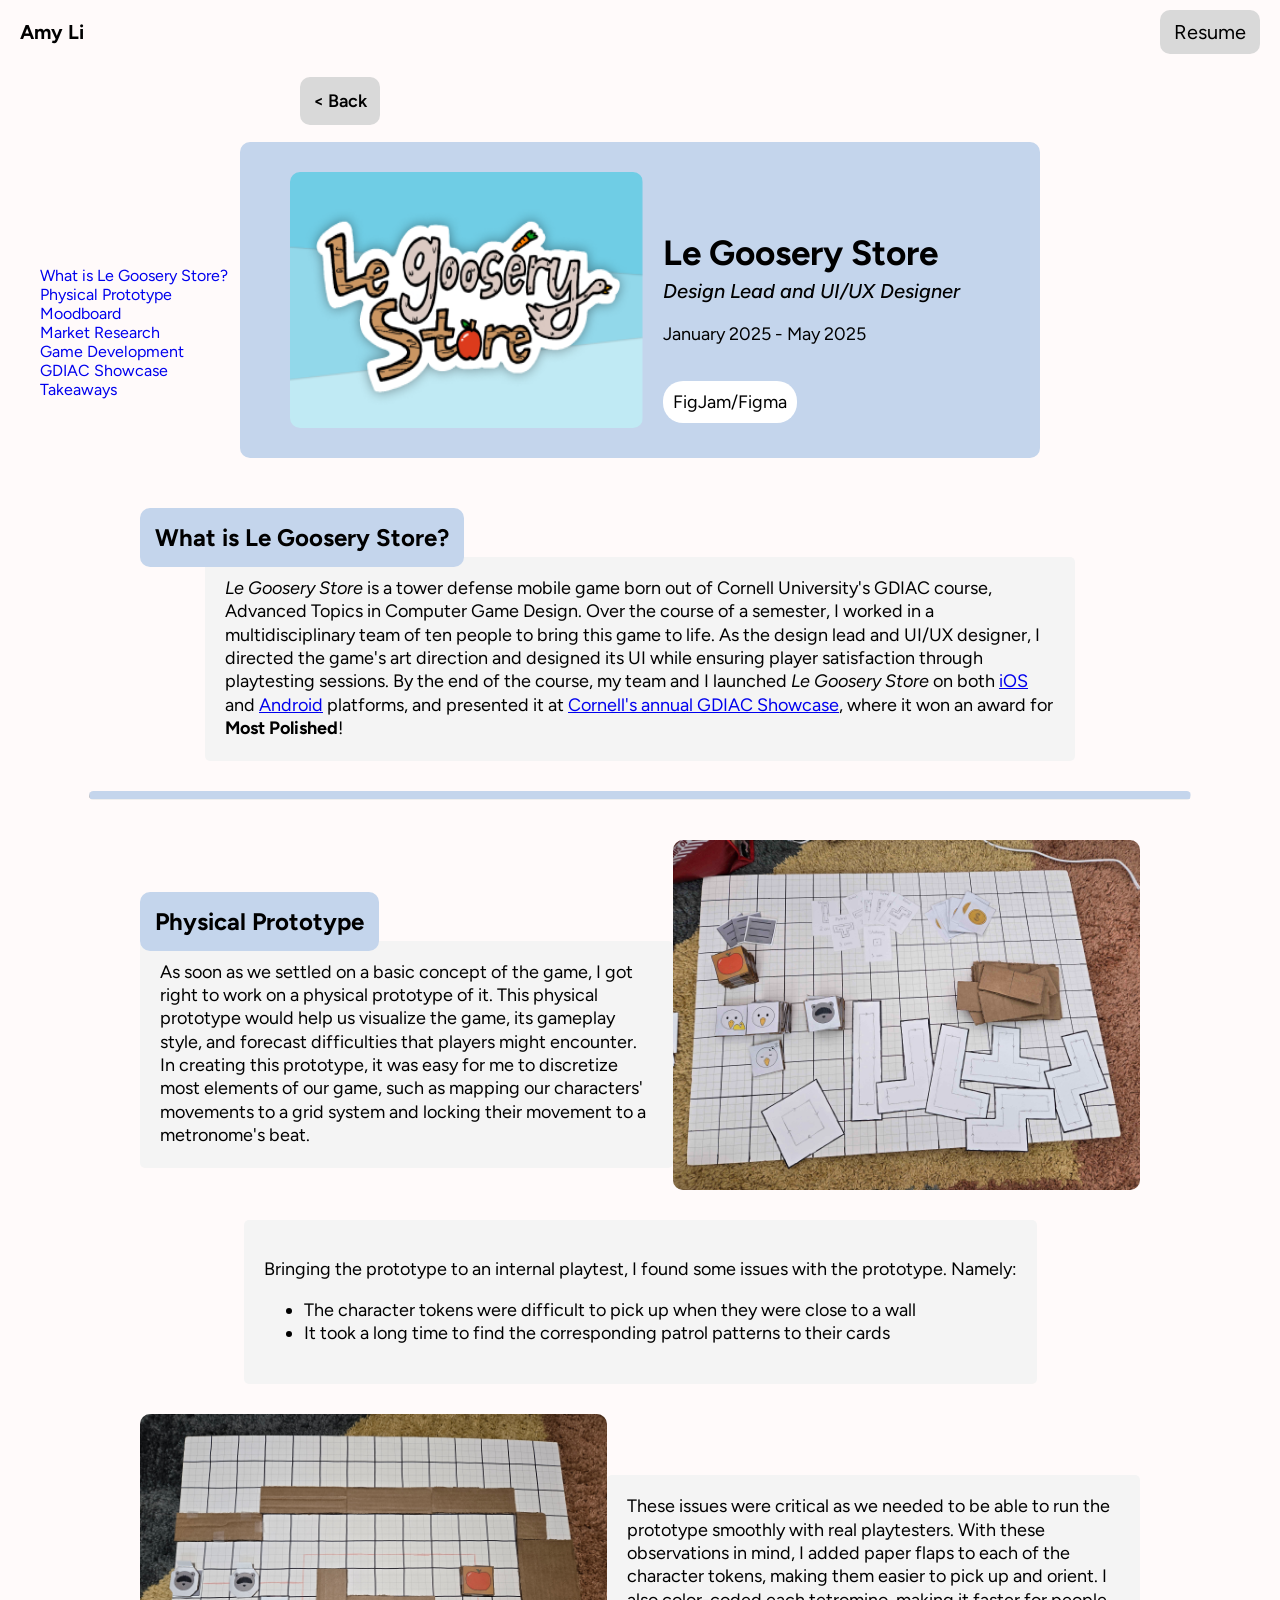
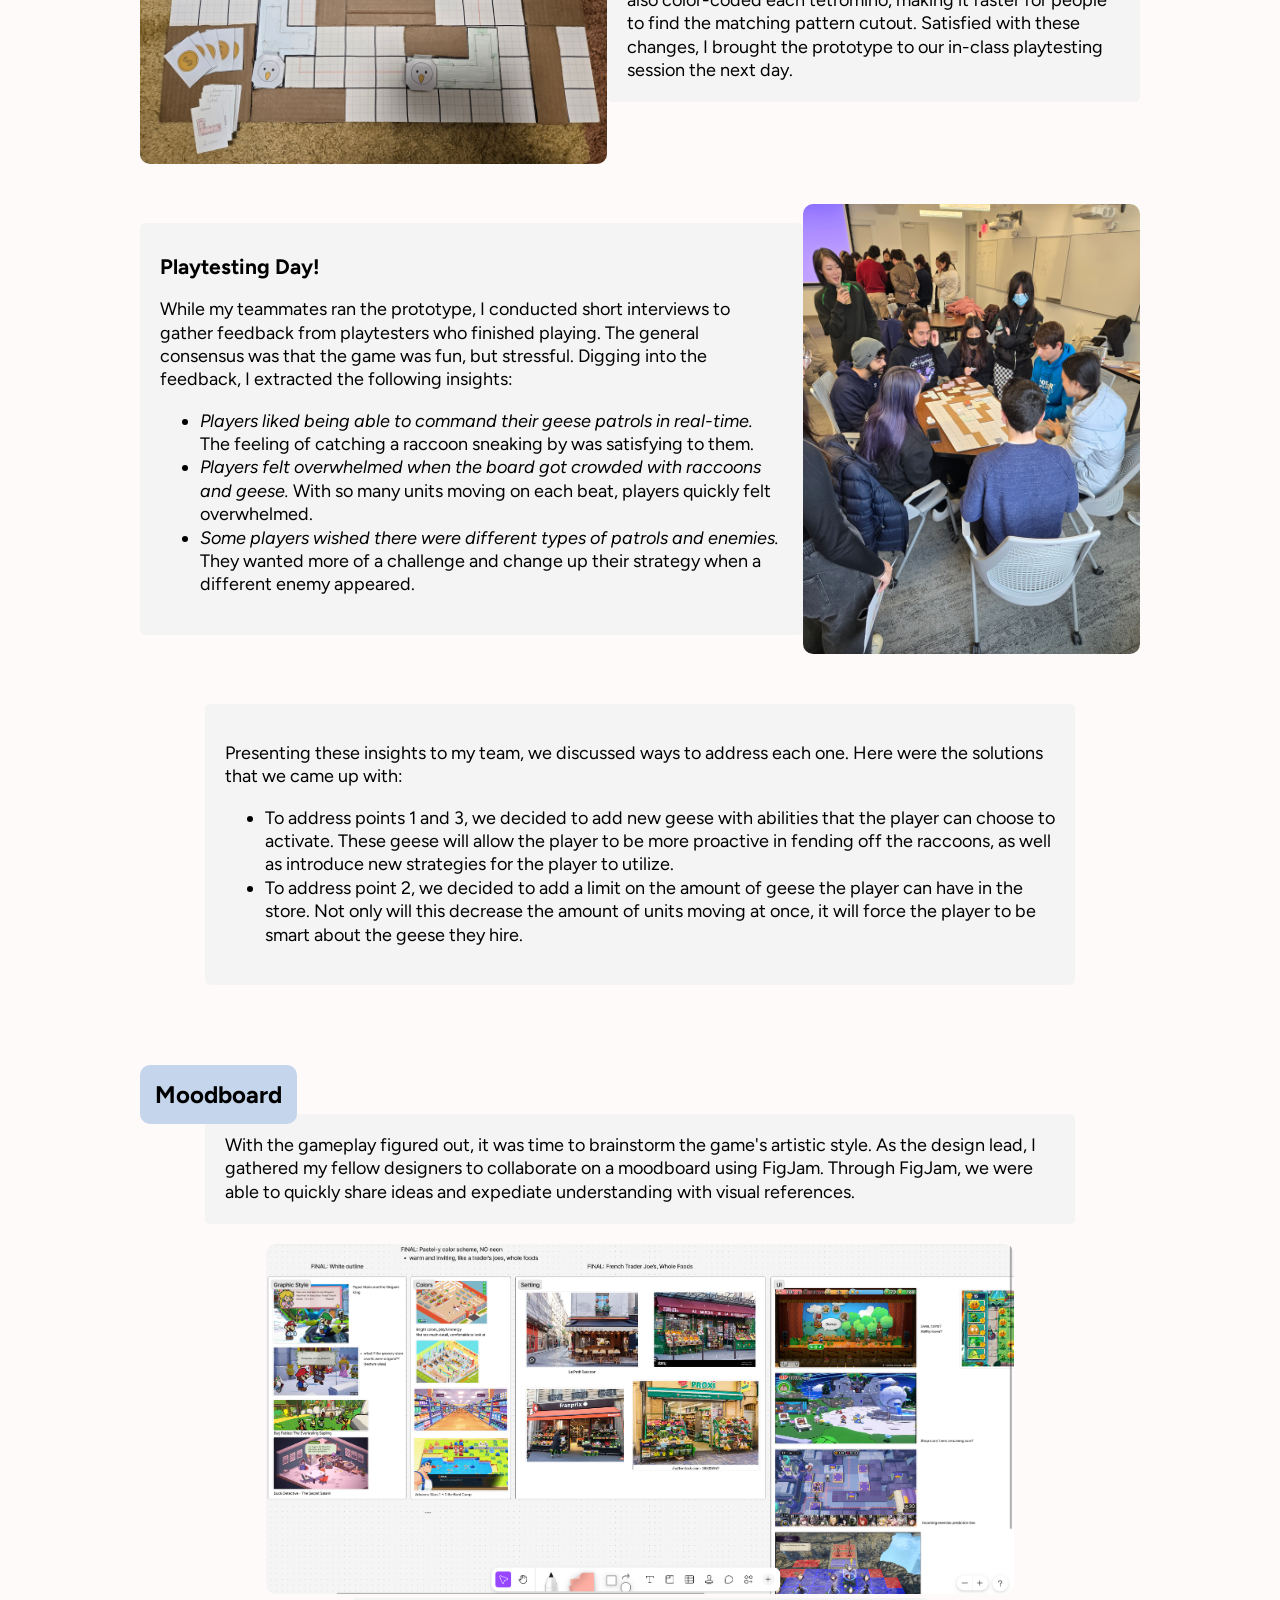
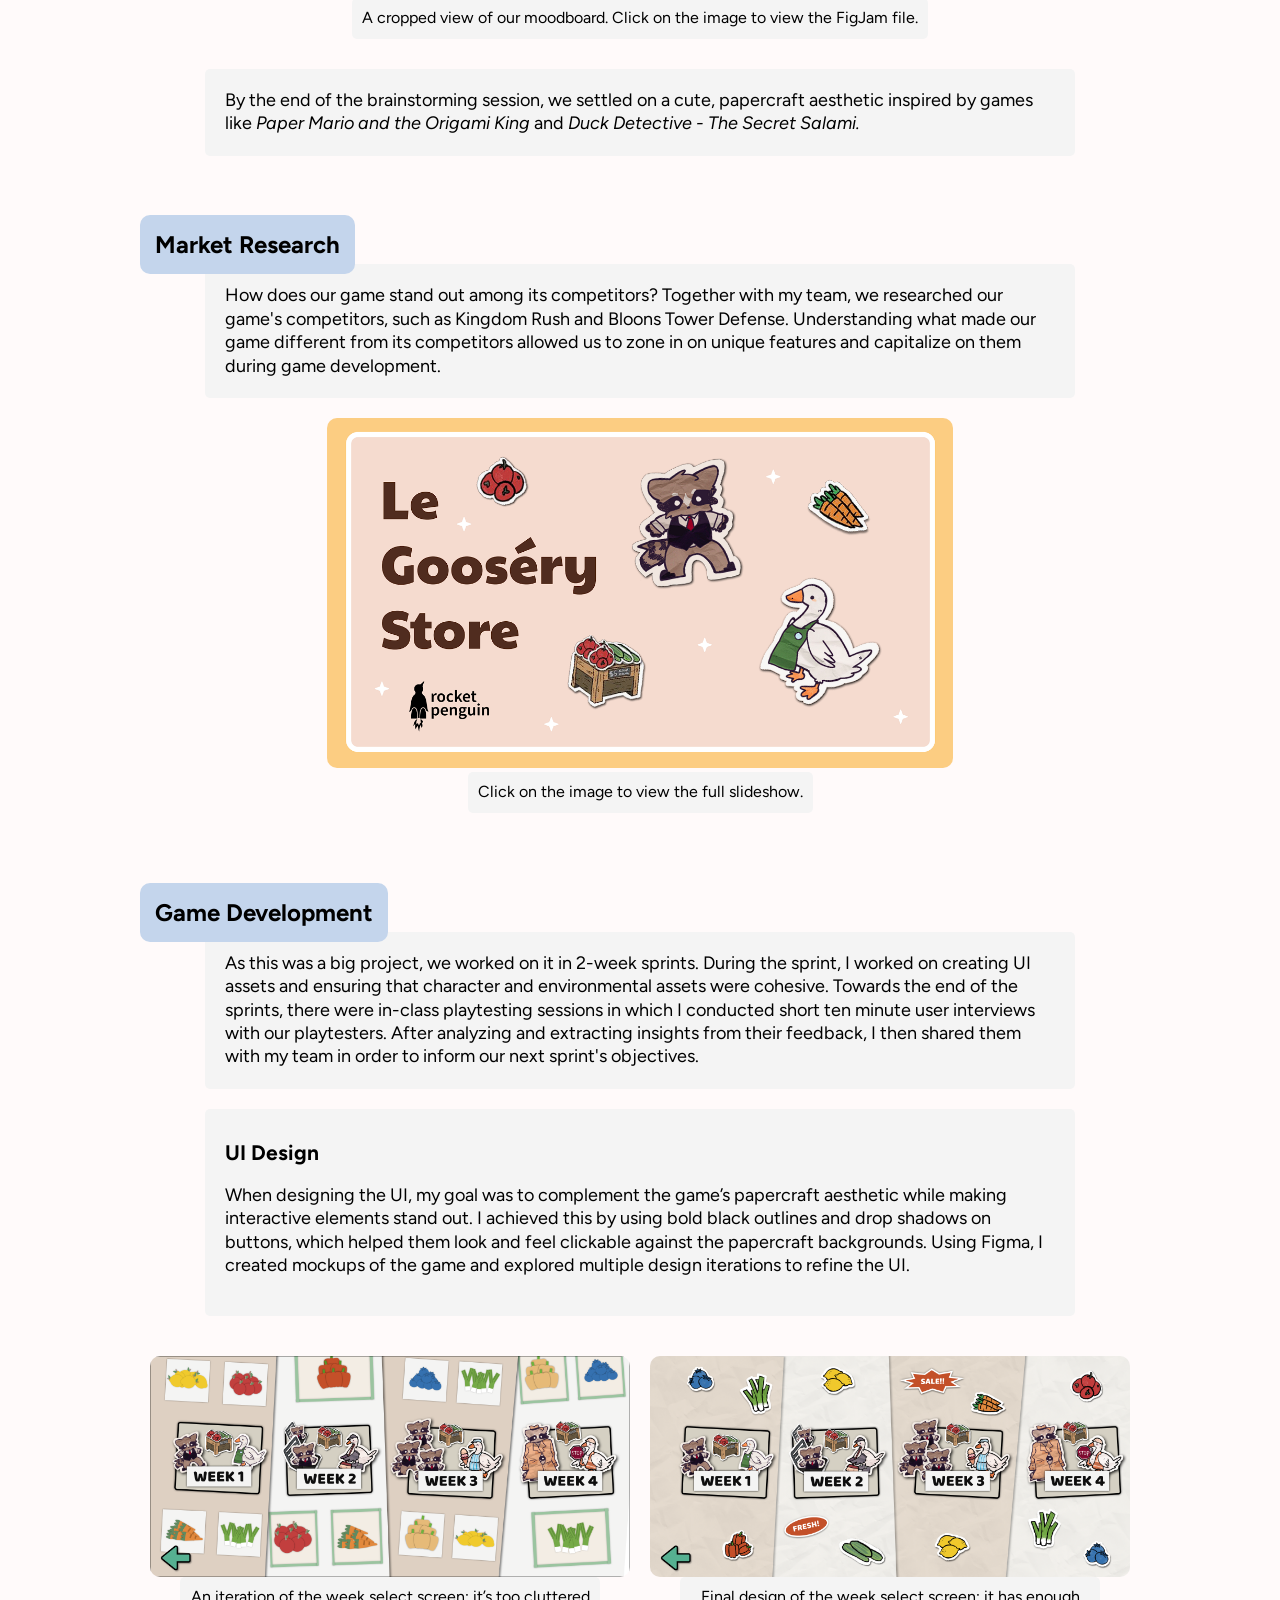
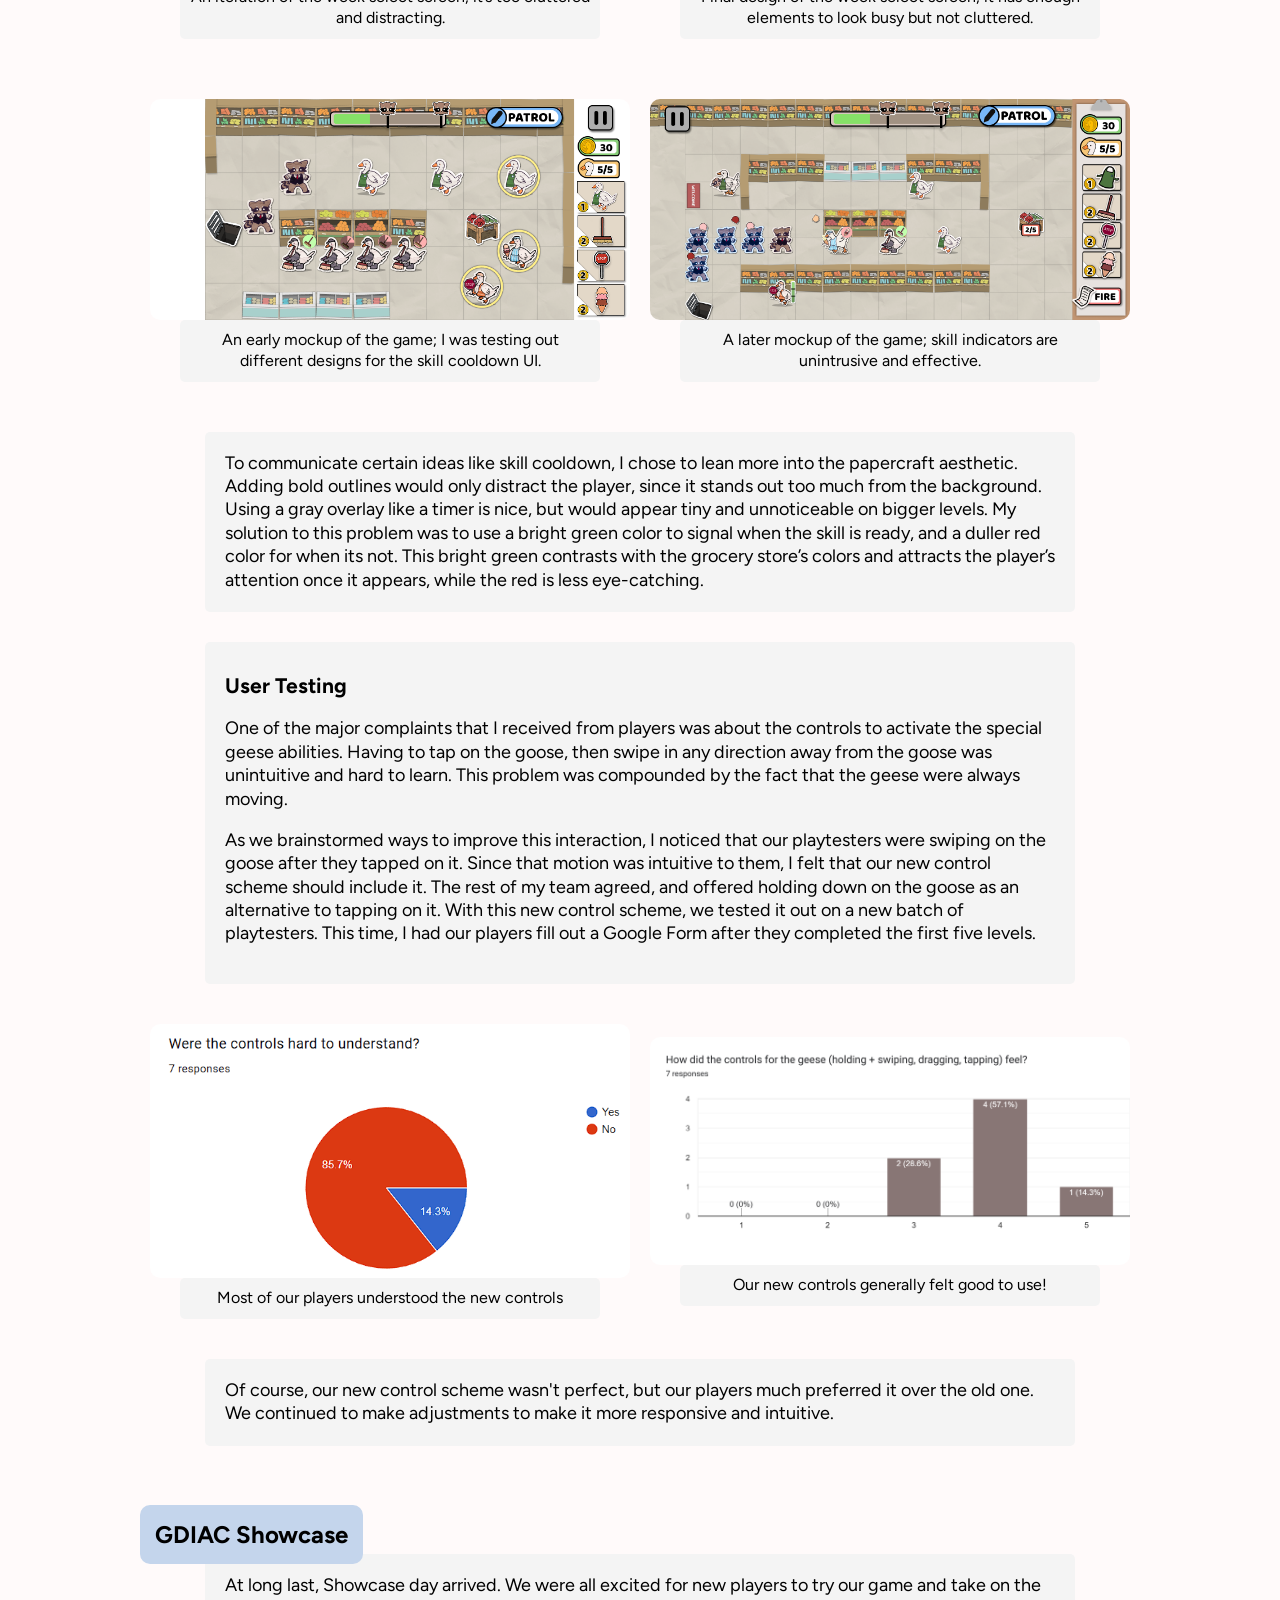
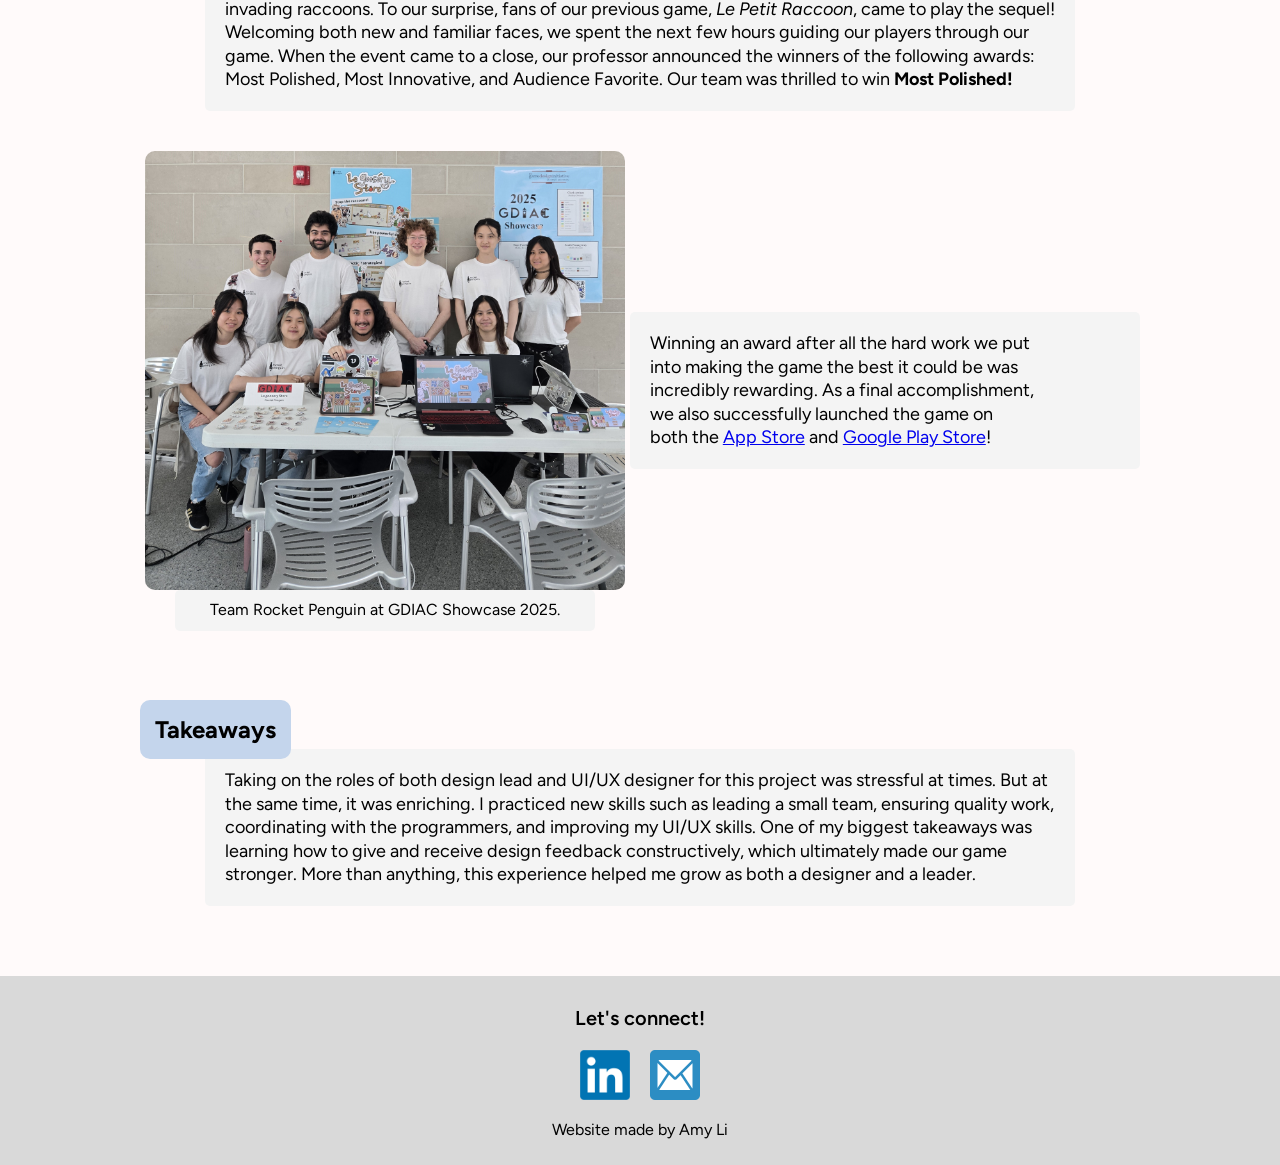
==== commit 8293fa80: "styled sidebar a bit" ====
--- a/legooserystore.html
+++ b/legooserystore.html
@@ -24,16 +24,17 @@
     </ul>
   </nav>
 
+  <ul class="sidebar">
+    <li><a class="sidebarlink" href="#Intro"> What is Le Goosery Store? </a></li>
+    <li><a class="sidebarlink" href="#PhysicalPrototype"> Physical Prototype </a></li>
+    <li><a class="sidebarlink" href="#Moodboard"> Moodboard </a></li>
+    <li><a class="sidebarlink" href="#MarketResearch"> Market Research </a></li>
+    <li><a class="sidebarlink" href="#GameDevelopment"> Game Development </a></li>
+    <li><a class="sidebarlink" href="#GDIACShowcase"> GDIAC Showcase </a></li>
+    <li><a class="sidebarlink" href="#Takeaways"> Takeaways </a></li>
+  </ul>
+
   <a class="backbutton" href="index.html"> < Back </a>
-
-  <ul style="position:sticky; top:250px;">
-    <li><a href="#PhysicalPrototype"> Physical Prototype </a></li>
-    <li><a href="#Moodboard"> Moodboard </a></li>
-    <li><a href="#MarketResearch"> Market Research </a></li>
-    <li><a href="#GameDevelopment"> Game Development </a></li>
-    <li><a href="#GDIACShowcase"> GDIAC Showcase </a></li>
-    <li><a href="#Takeaways"> Takeaways </a></li>
-  </ul>
 
   <div class="projectheader">
     <img class="projectimg" src="images/project_legooserystore.png">
@@ -47,7 +48,7 @@
   </div>
 
   <div class="projectsection">
-    <h2 class="projectsubheader"> What is Le Goosery Store? </h2>
+    <h2 class="projectsubheader" id="Intro"> What is Le Goosery Store? </h2>
     <p class="projecttextsummary"> <i>Le Goosery Store</i> is a tower defense mobile game born out of Cornell University's GDIAC course, Advanced Topics in Computer Game Design. 
       Over the course of a semester, I worked in a multidisciplinary team of ten people to bring this game to life. 
       As the design lead and UI/UX designer, I directed the game's art direction and designed its UI while ensuring player satisfaction through playtesting sessions.
--- a/styles/site.css
+++ b/styles/site.css
@@ -201,6 +201,17 @@
     padding: 13px;
     border-radius: 10px;
     margin-left: 300px;
+}
+
+.sidebar {
+    position:fixed;
+    top:250px;
+    list-style-type:none;
+    color:inherit;
+}
+
+.sidebarlink {
+    text-decoration:none;
 }
 
 .projectheader {
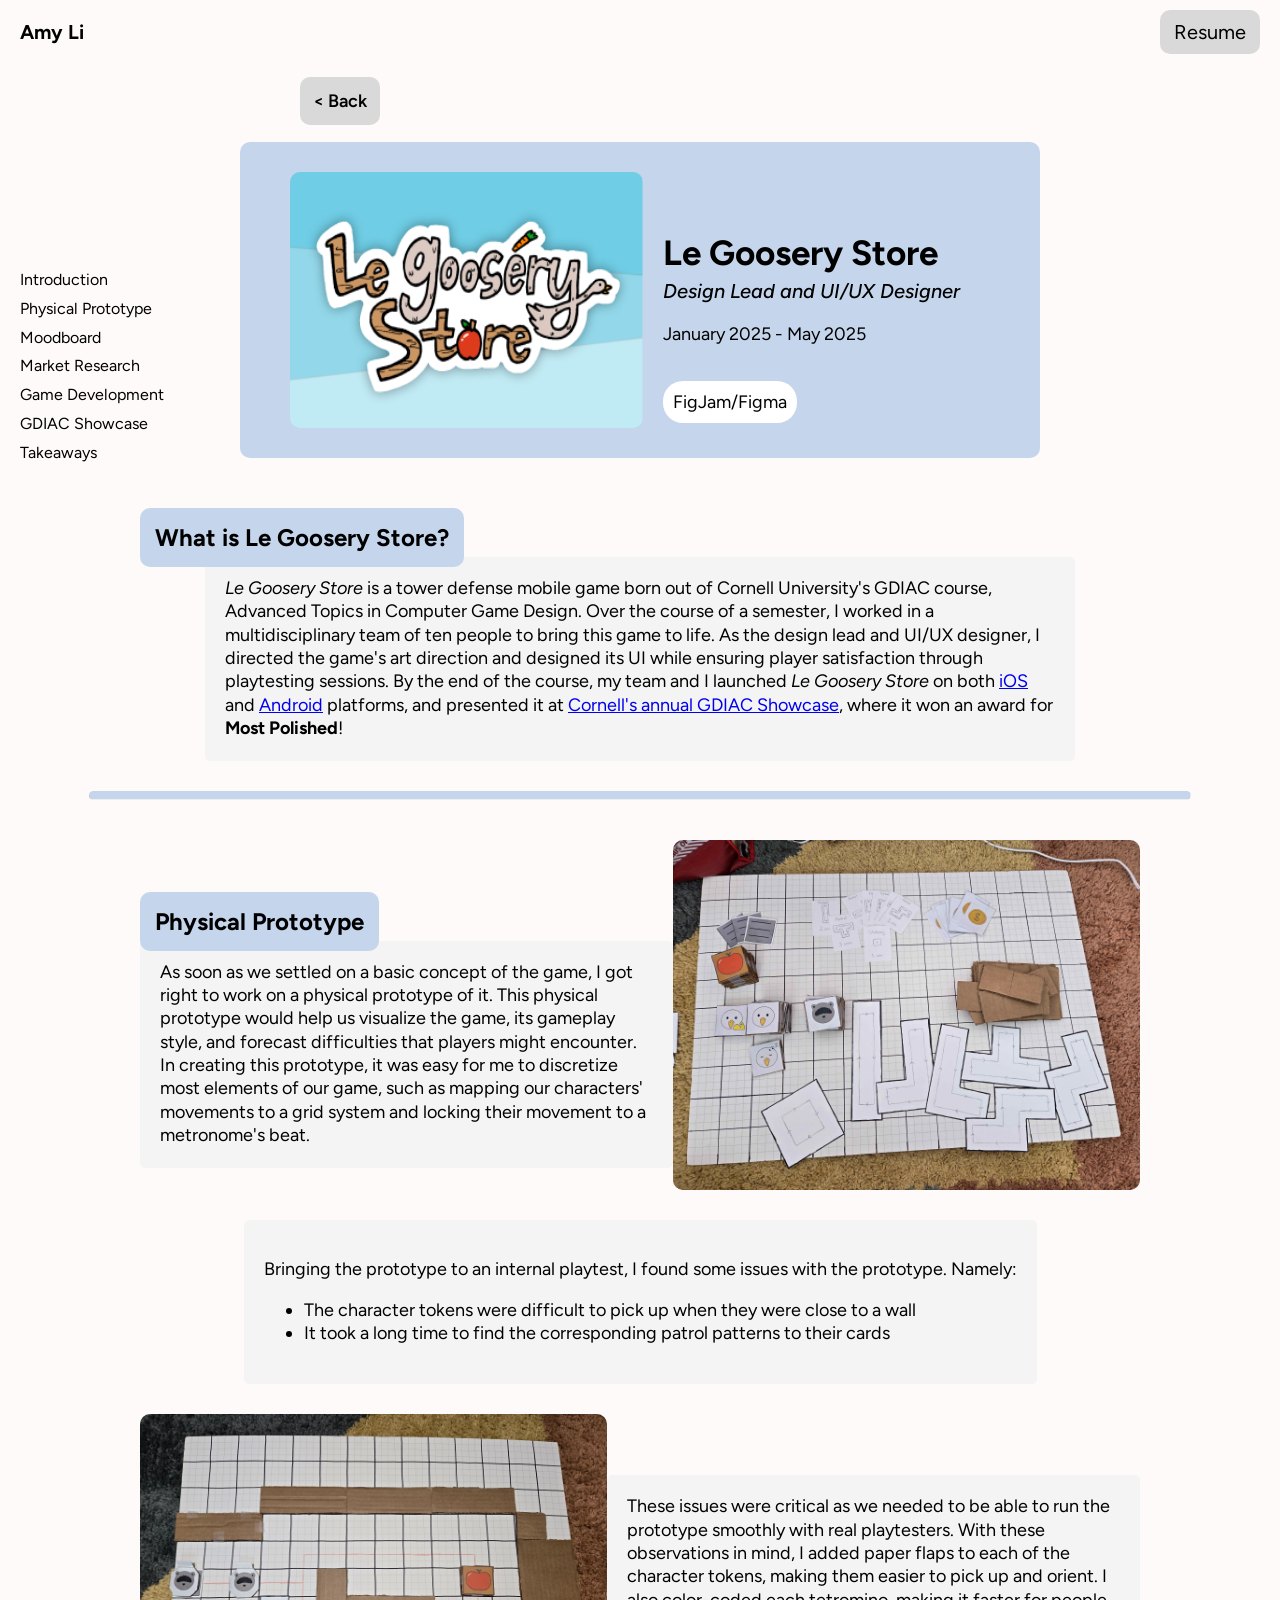
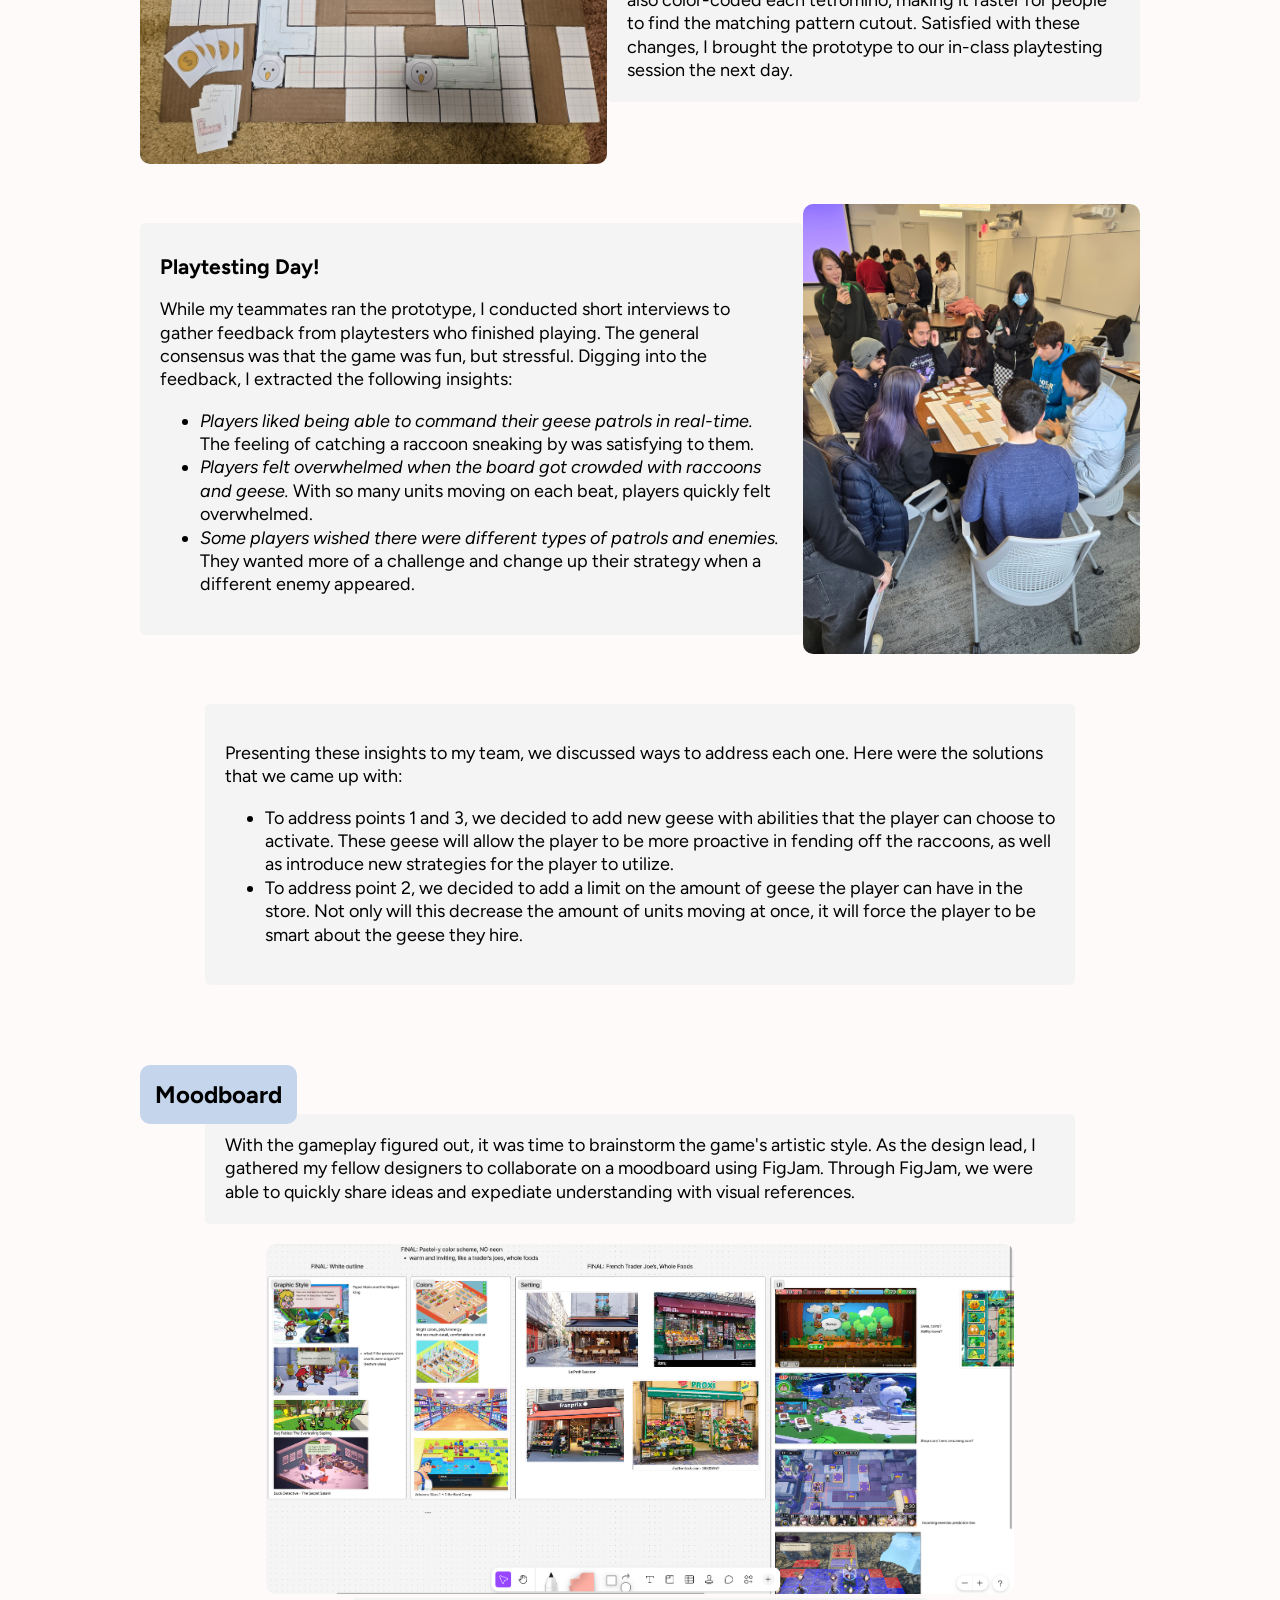
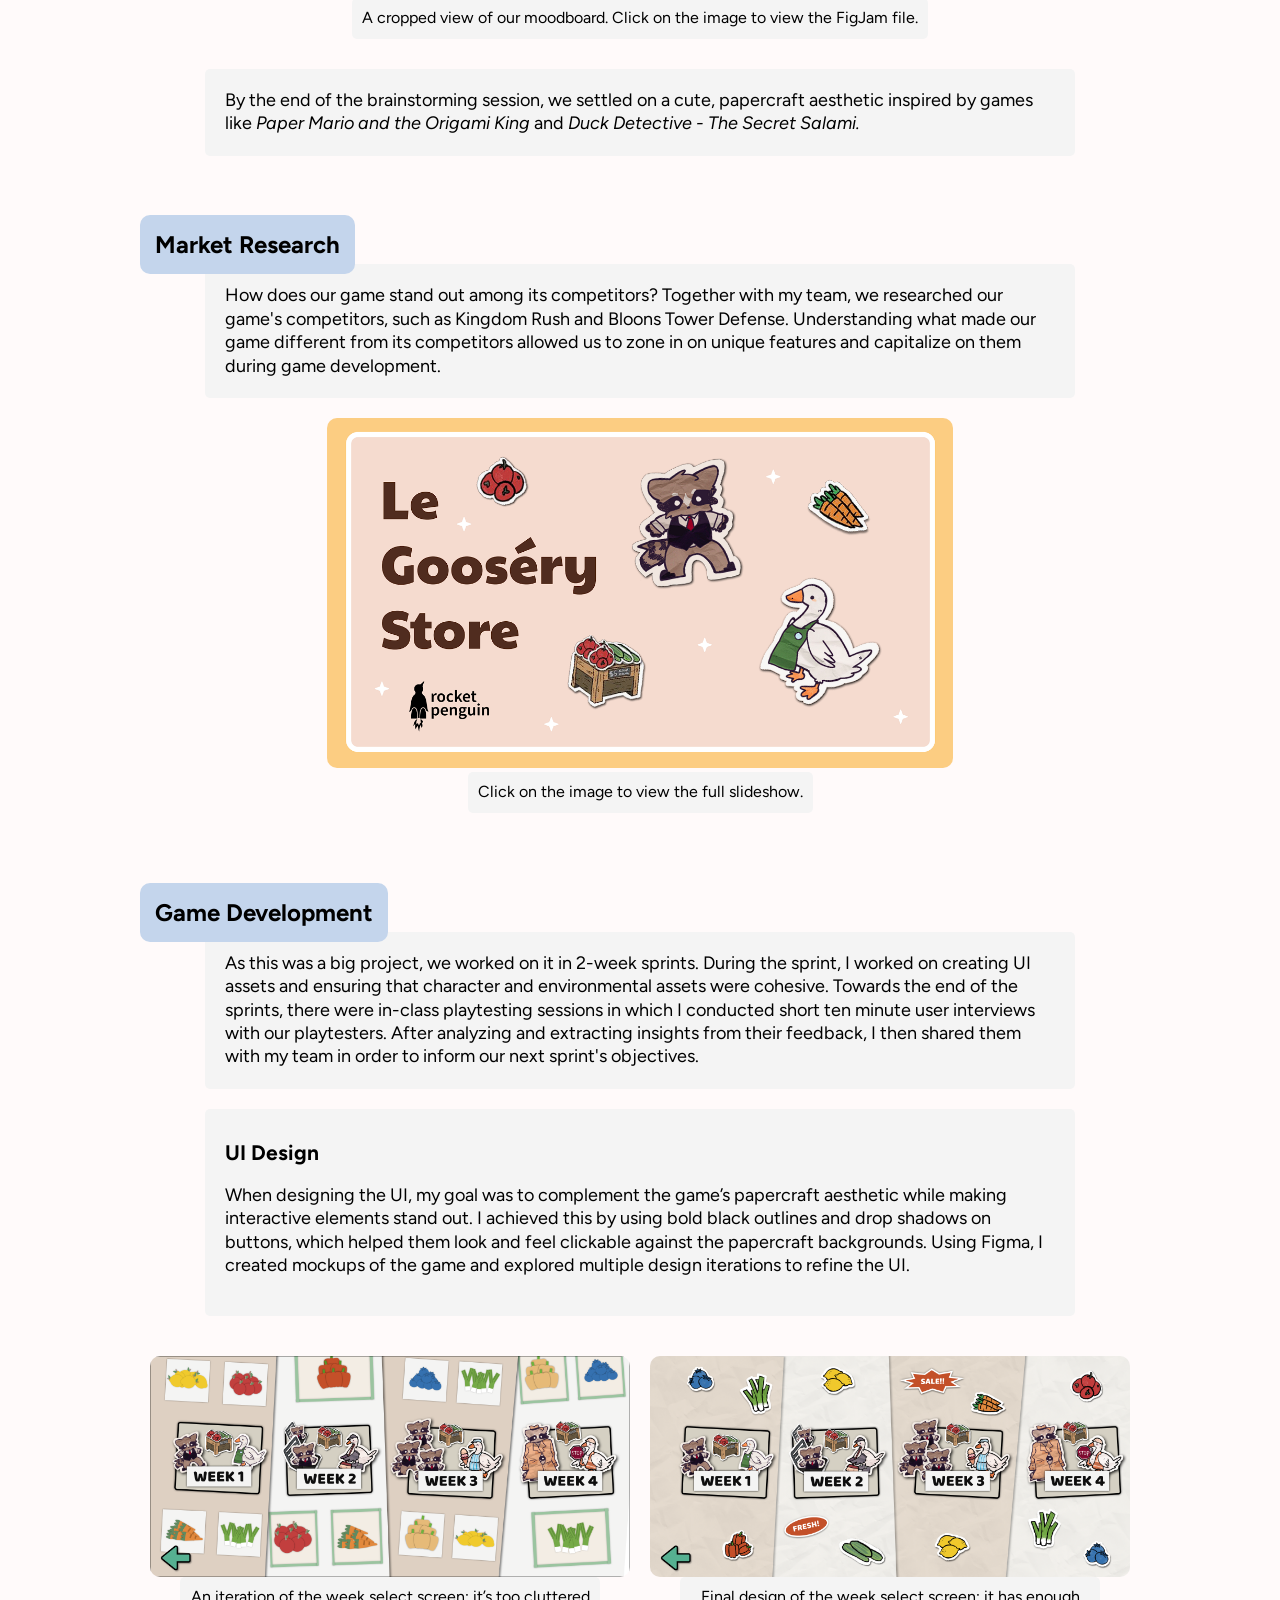
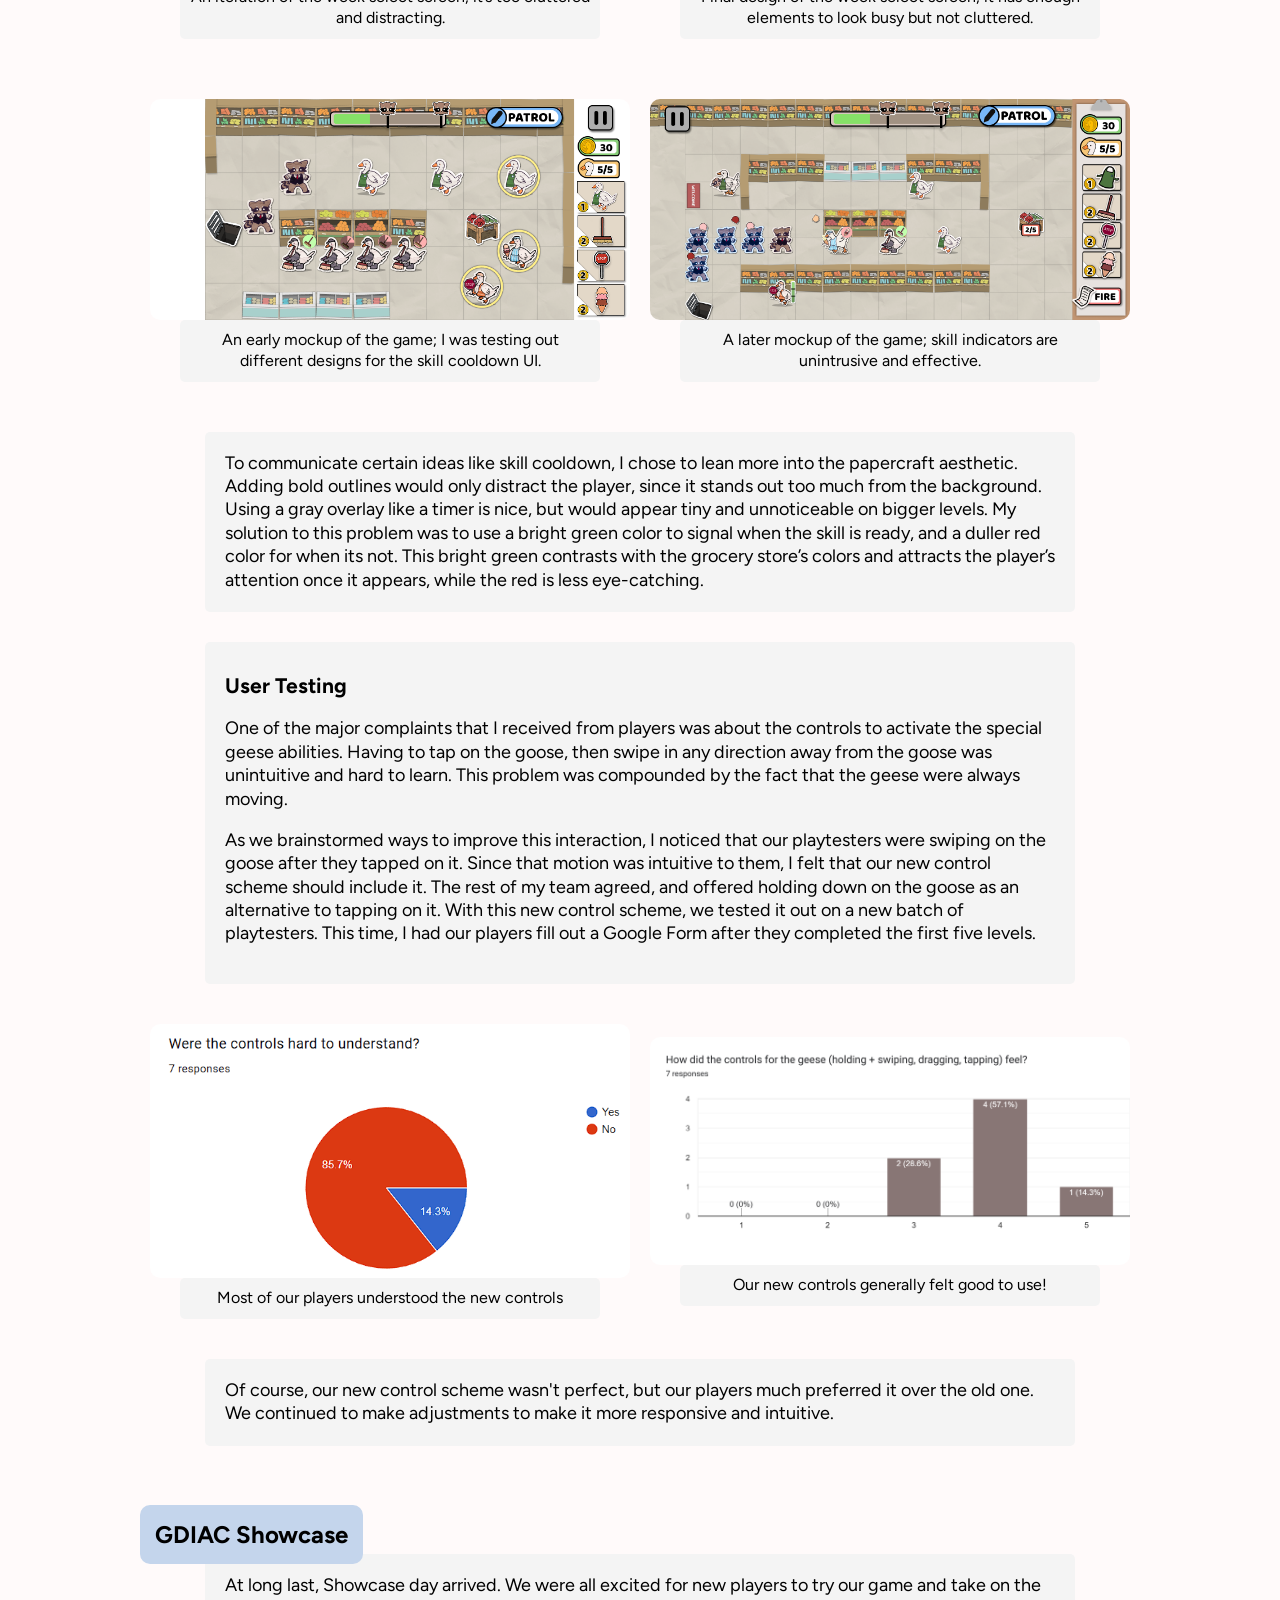
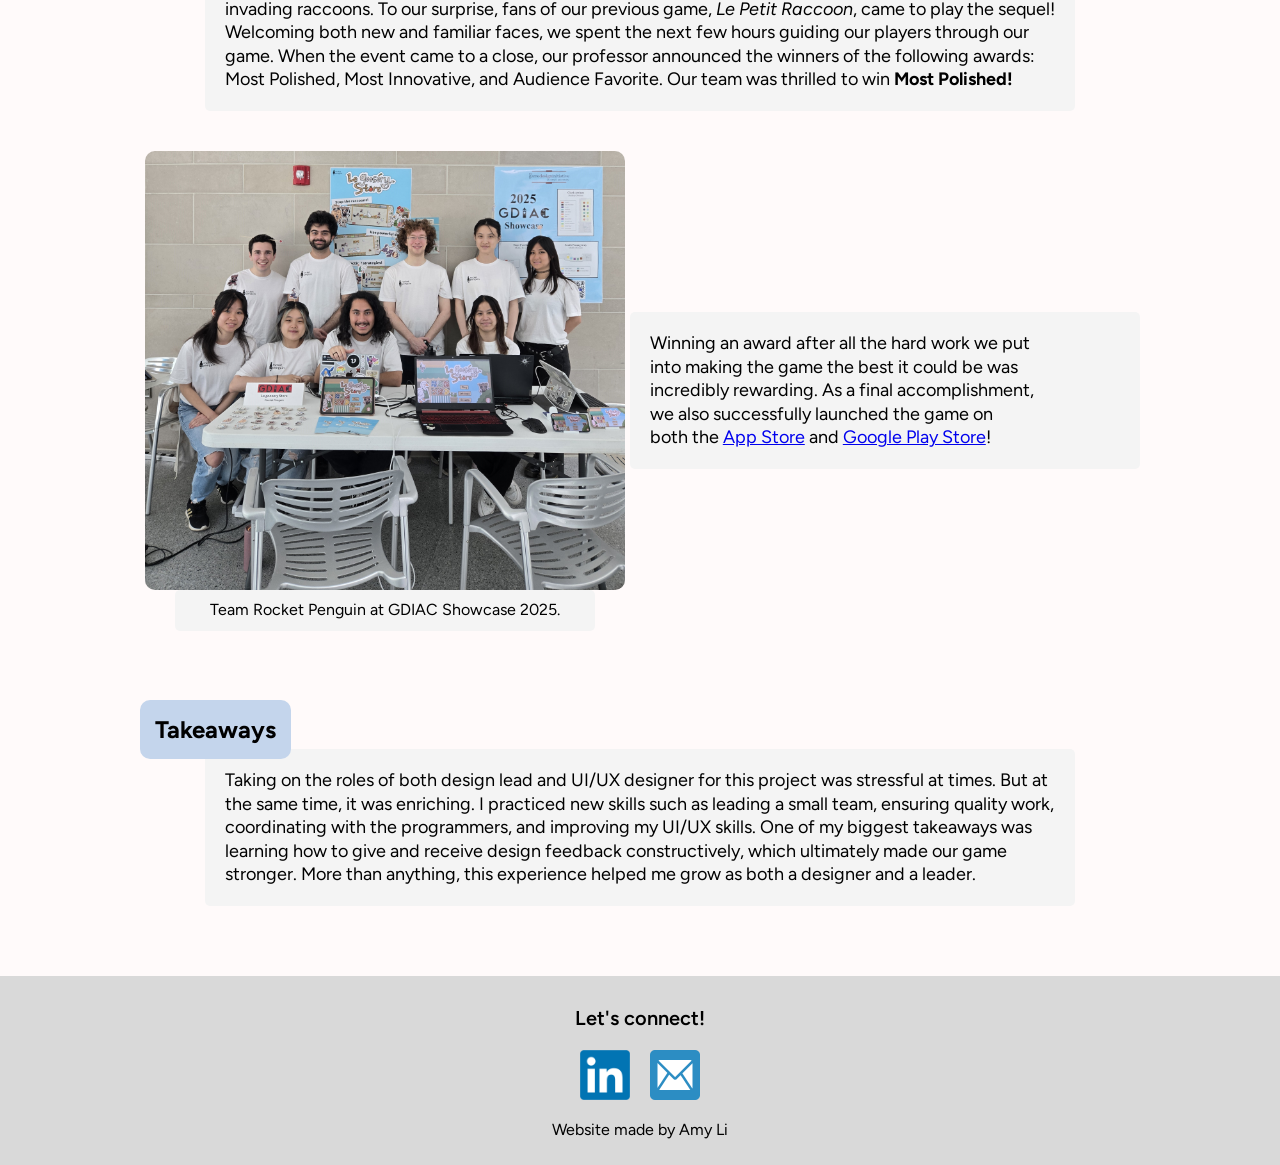
==== commit d8997795: "added basic hover styling" ====
--- a/legooserystore.html
+++ b/legooserystore.html
@@ -20,12 +20,12 @@
   <nav>
     <ul class="nav"">
       <li> <a class="hometext" href="index.html"> Amy Li </a> </li>
-      <li> <a class="navtext" href="resources/Amy_Li_Resume_UXDesign_2025.pdf"> Resume </a> </li>
+      <li> <a class="navtext resumebutton" href="resources/Amy_Li_Resume_UXDesign_2025.pdf"> Resume </a> </li>
     </ul>
   </nav>
 
   <ul class="sidebar">
-    <li><a class="sidebarlink" href="#Intro"> What is Le Goosery Store? </a></li>
+    <li><a class="sidebarlink" href="#Intro"> Introduction </a></li>
     <li><a class="sidebarlink" href="#PhysicalPrototype"> Physical Prototype </a></li>
     <li><a class="sidebarlink" href="#Moodboard"> Moodboard </a></li>
     <li><a class="sidebarlink" href="#MarketResearch"> Market Research </a></li>
--- a/styles/site.css
+++ b/styles/site.css
@@ -191,6 +191,11 @@
     text-align: center;
 }
 
+/* General hover styling */
+.resumebutton:hover {
+    background-color: #C0C0C0;
+}
+
 /* Styling for Le Goosery Store page */
 .backbutton {
     text-decoration: none;
@@ -208,10 +213,13 @@
     top:250px;
     list-style-type:none;
     color:inherit;
+    padding-left:20px;
 }
 
 .sidebarlink {
     text-decoration:none;
+    color: inherit;
+    line-height: 1.8;
 }
 
 .projectheader {
@@ -399,4 +407,13 @@
     line-height: 1.3;
     margin: 0px;
     text-align:center;
+}
+
+/* Hover styling for Le Goosery Store */
+.sidebarlink:hover {
+    font-weight:700;
+}
+
+.backbutton:hover {
+    background-color: #C0C0C0;
 }
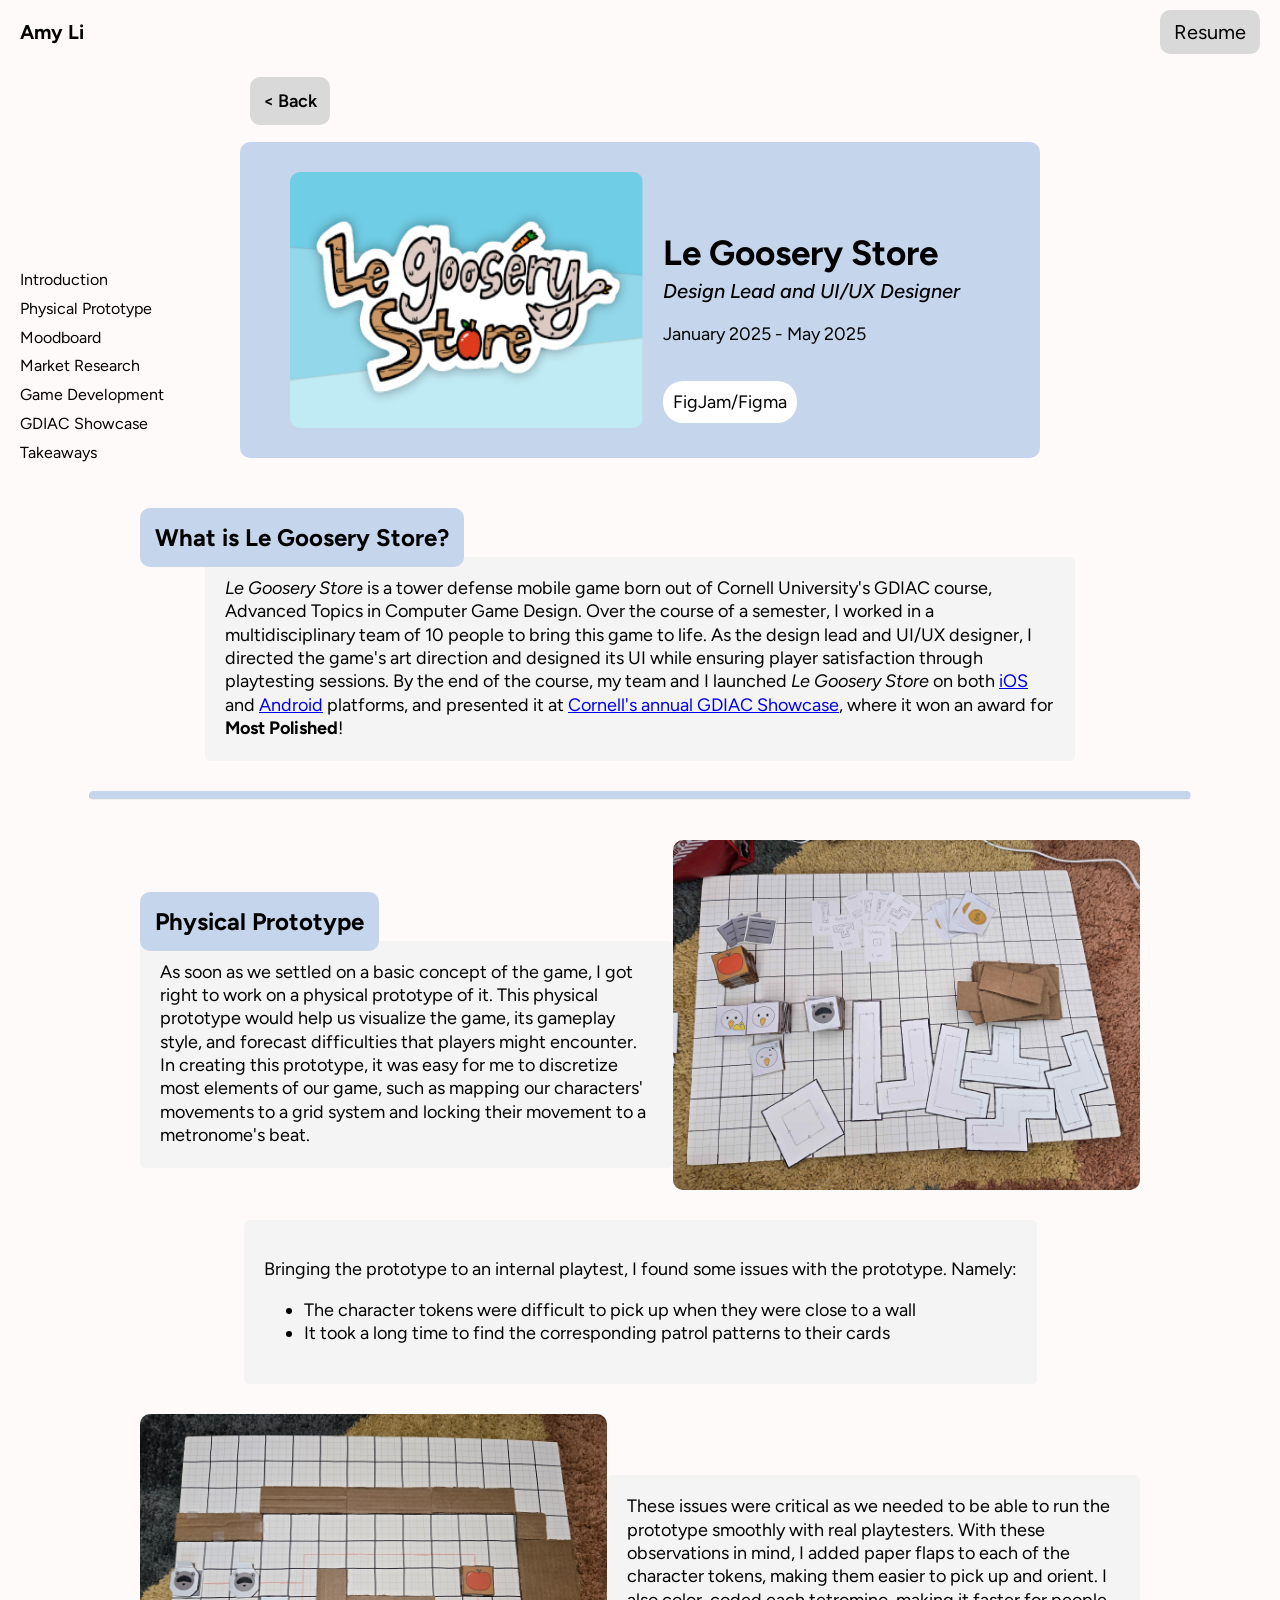
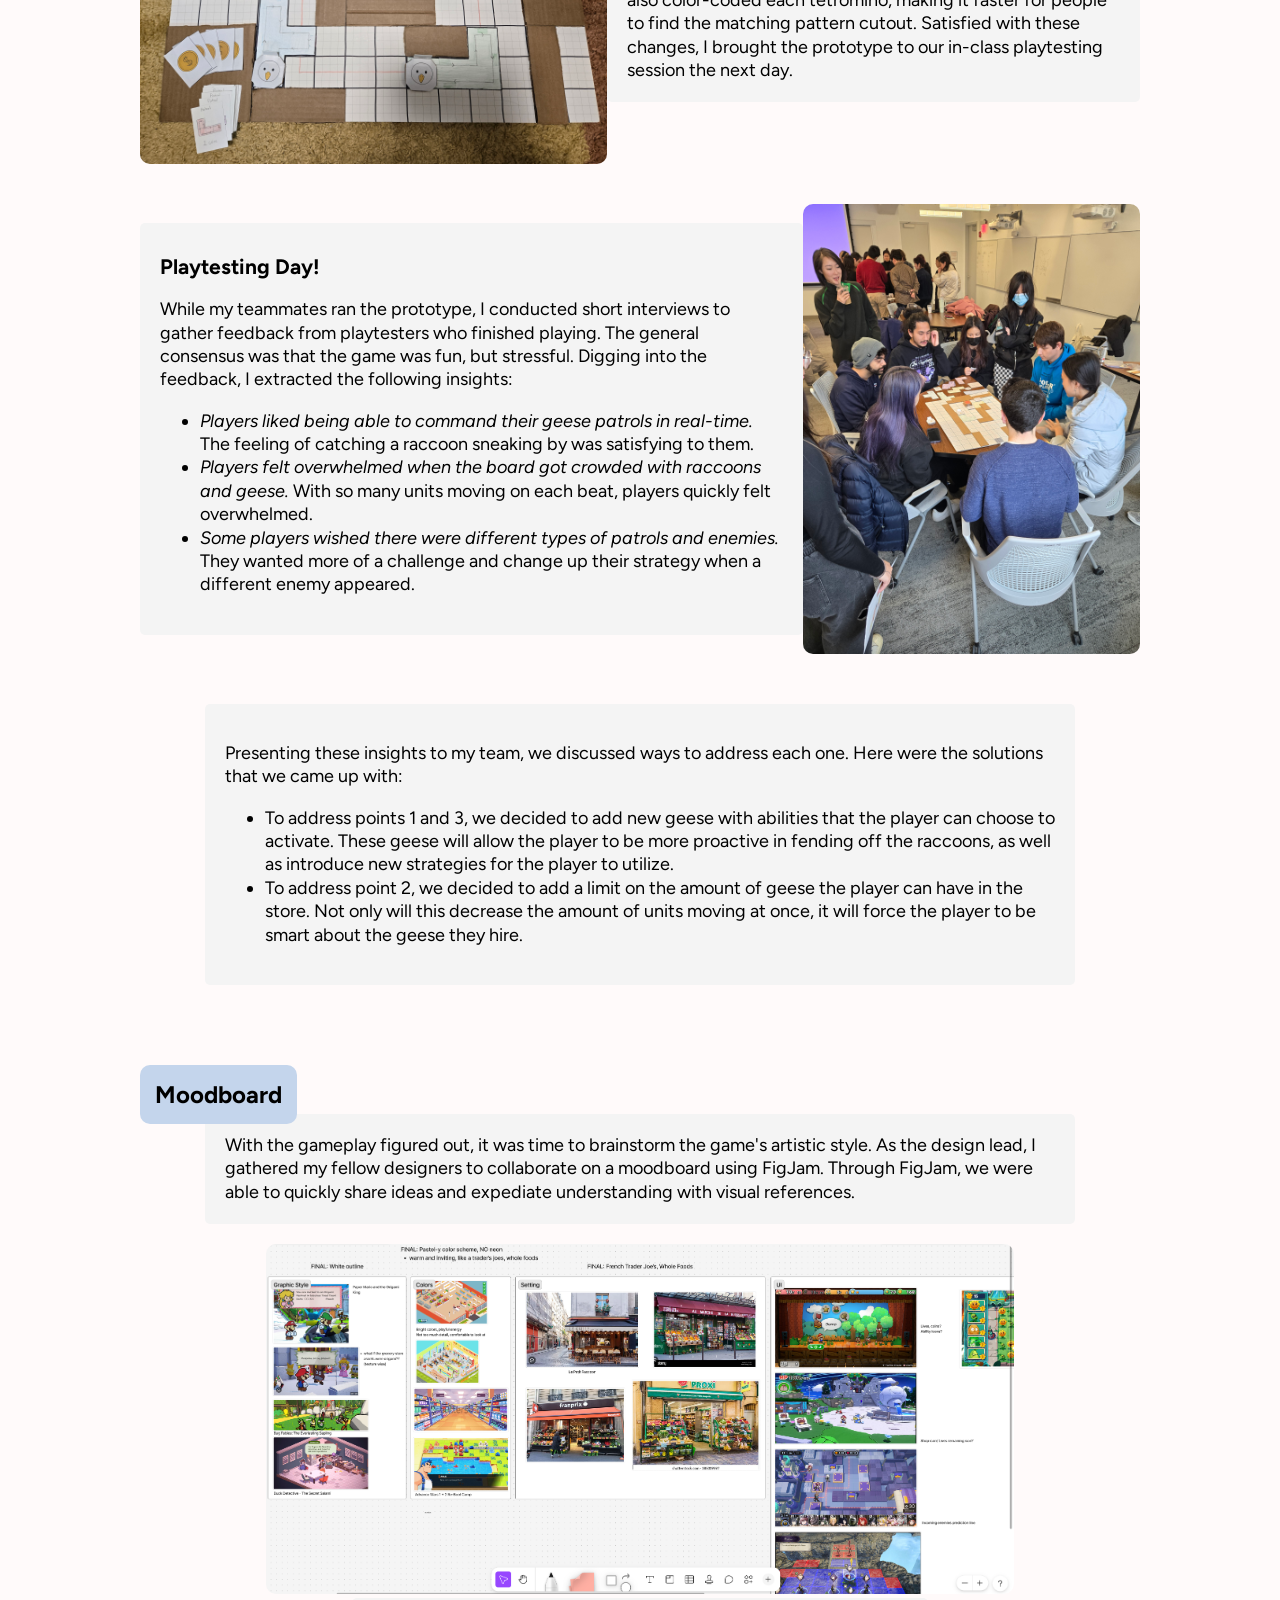
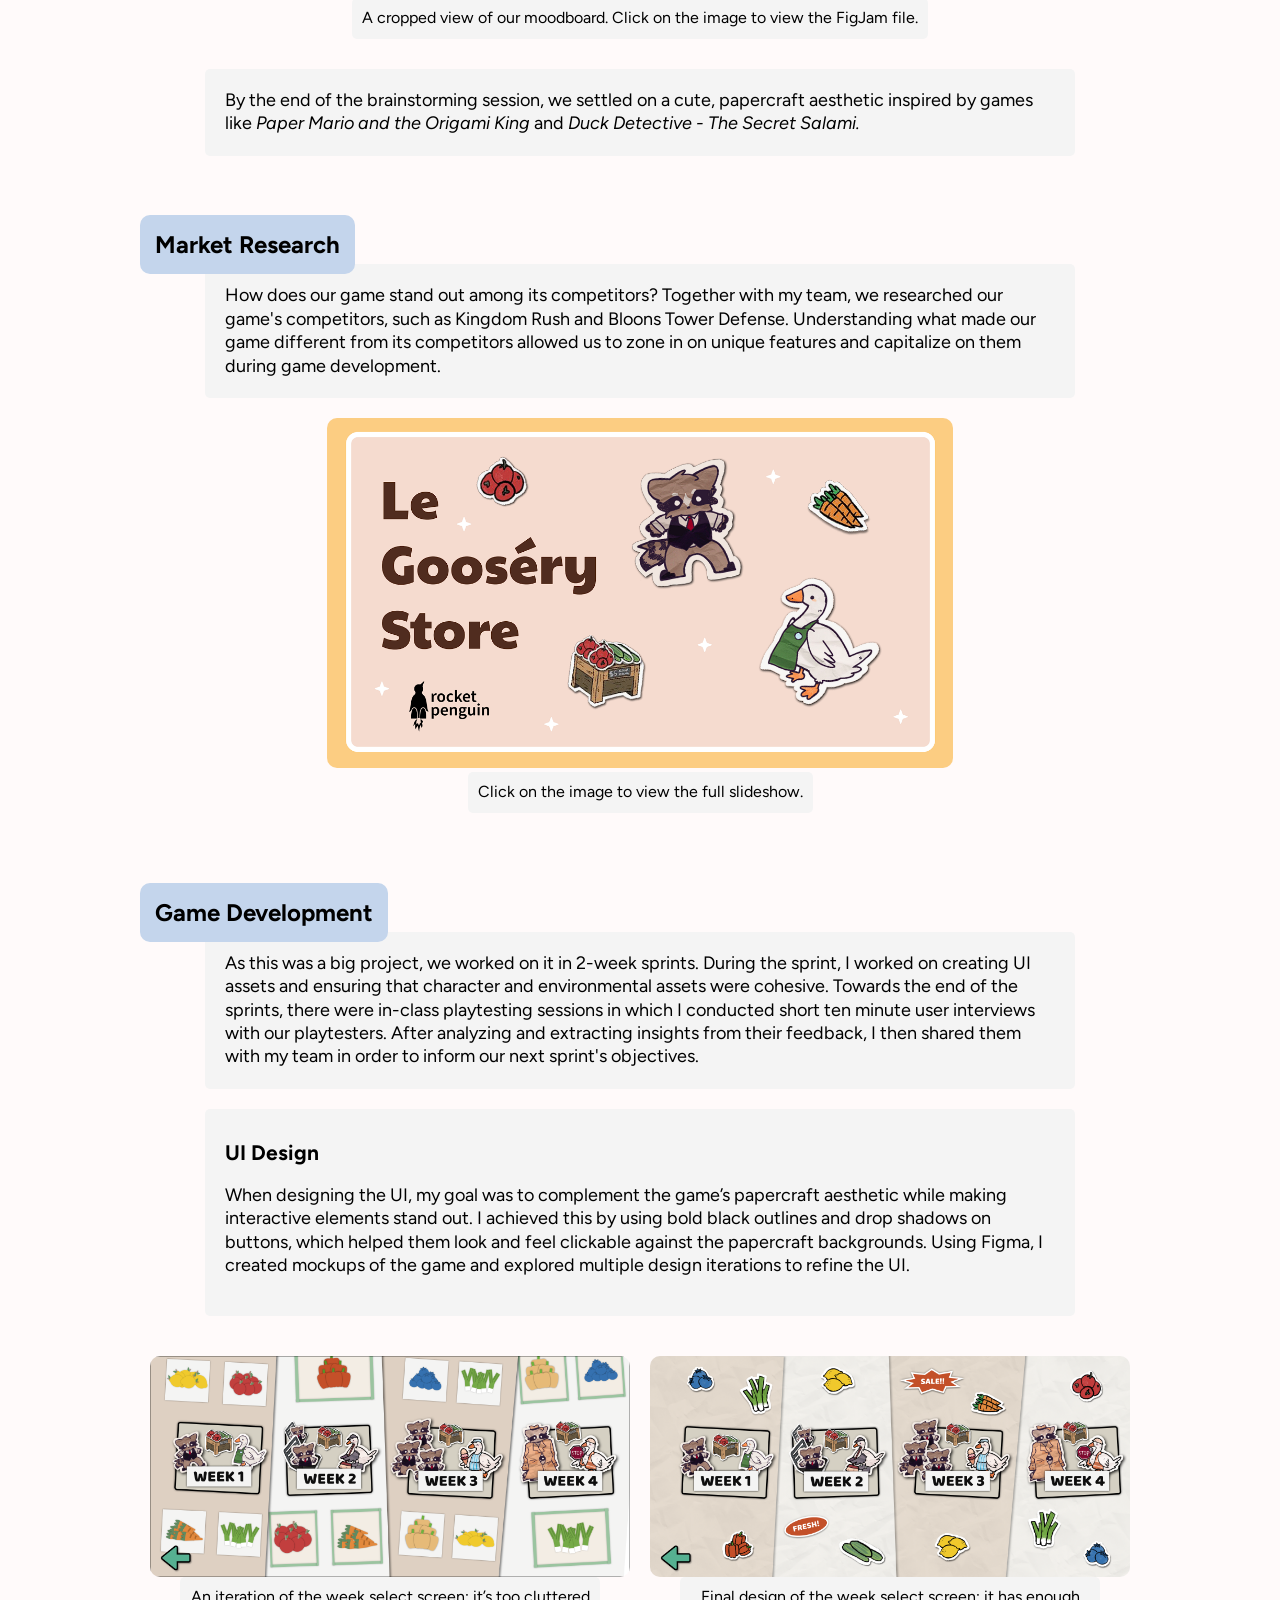
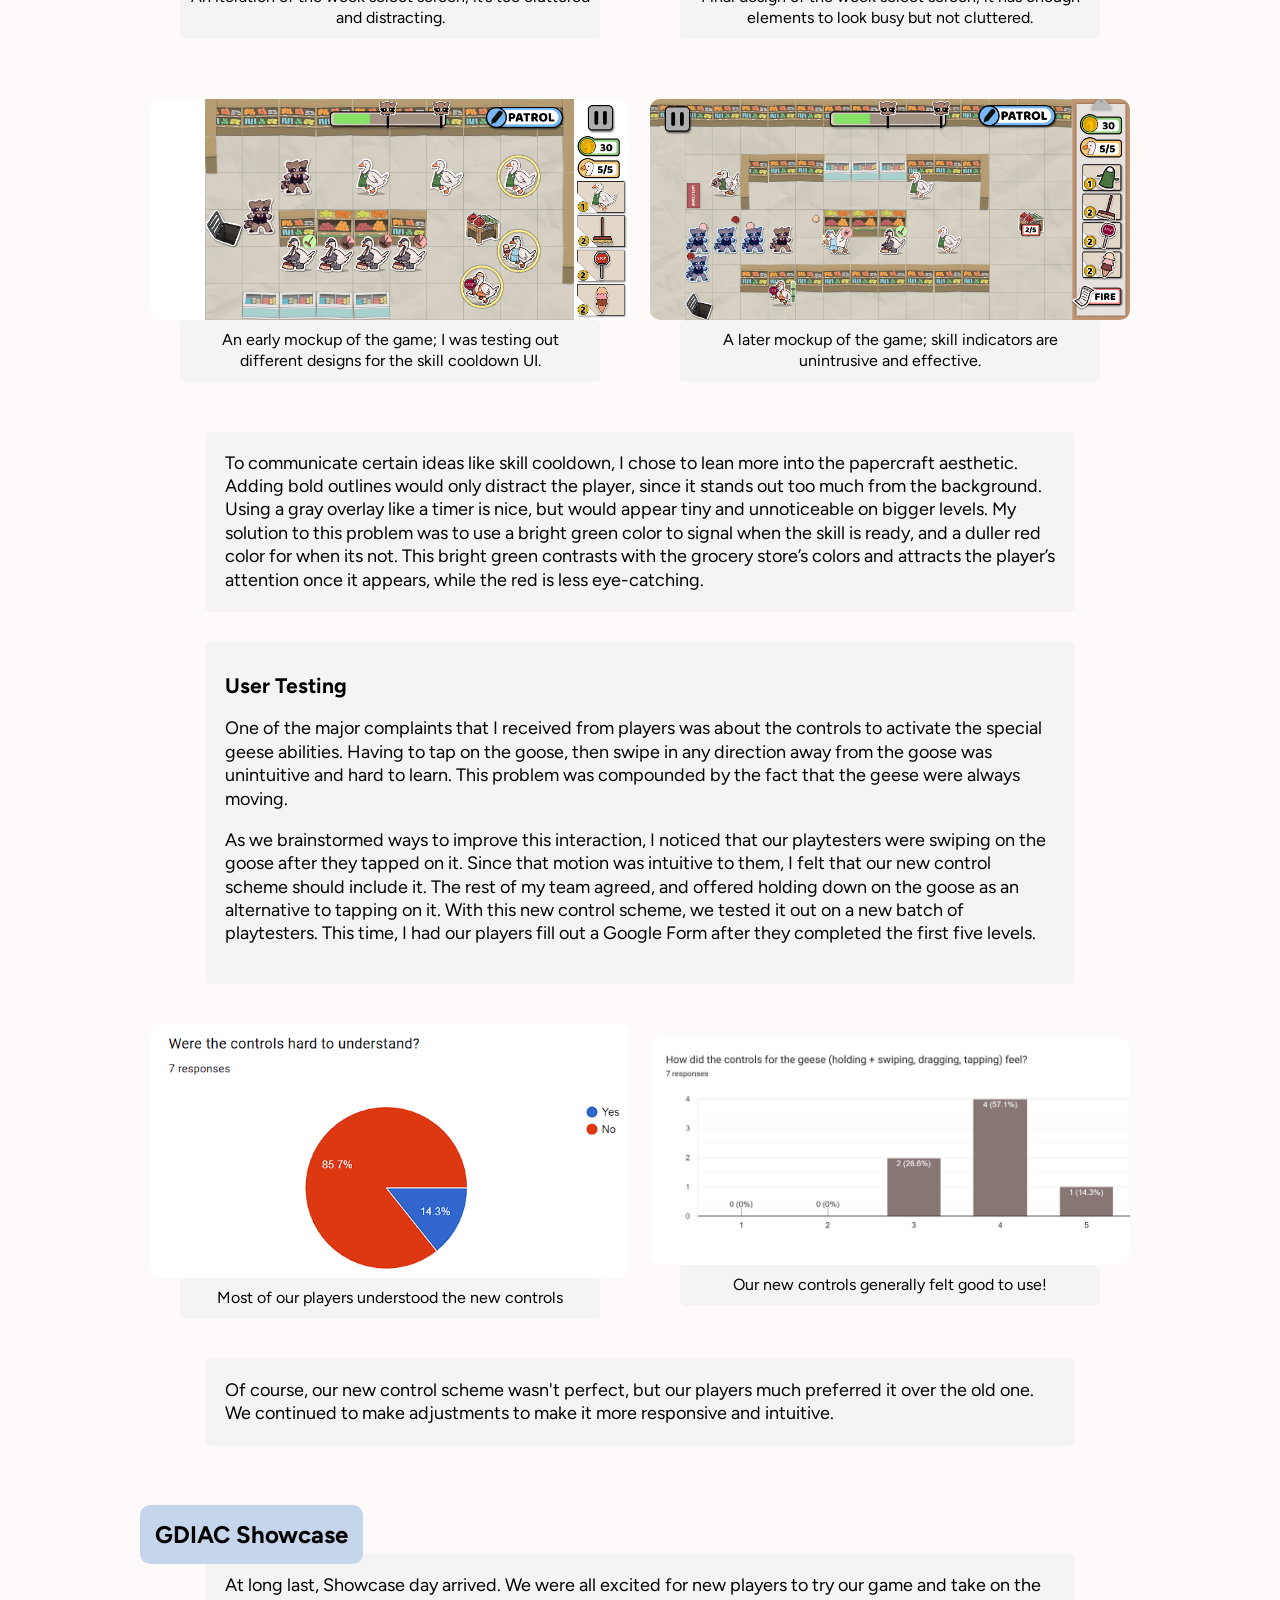
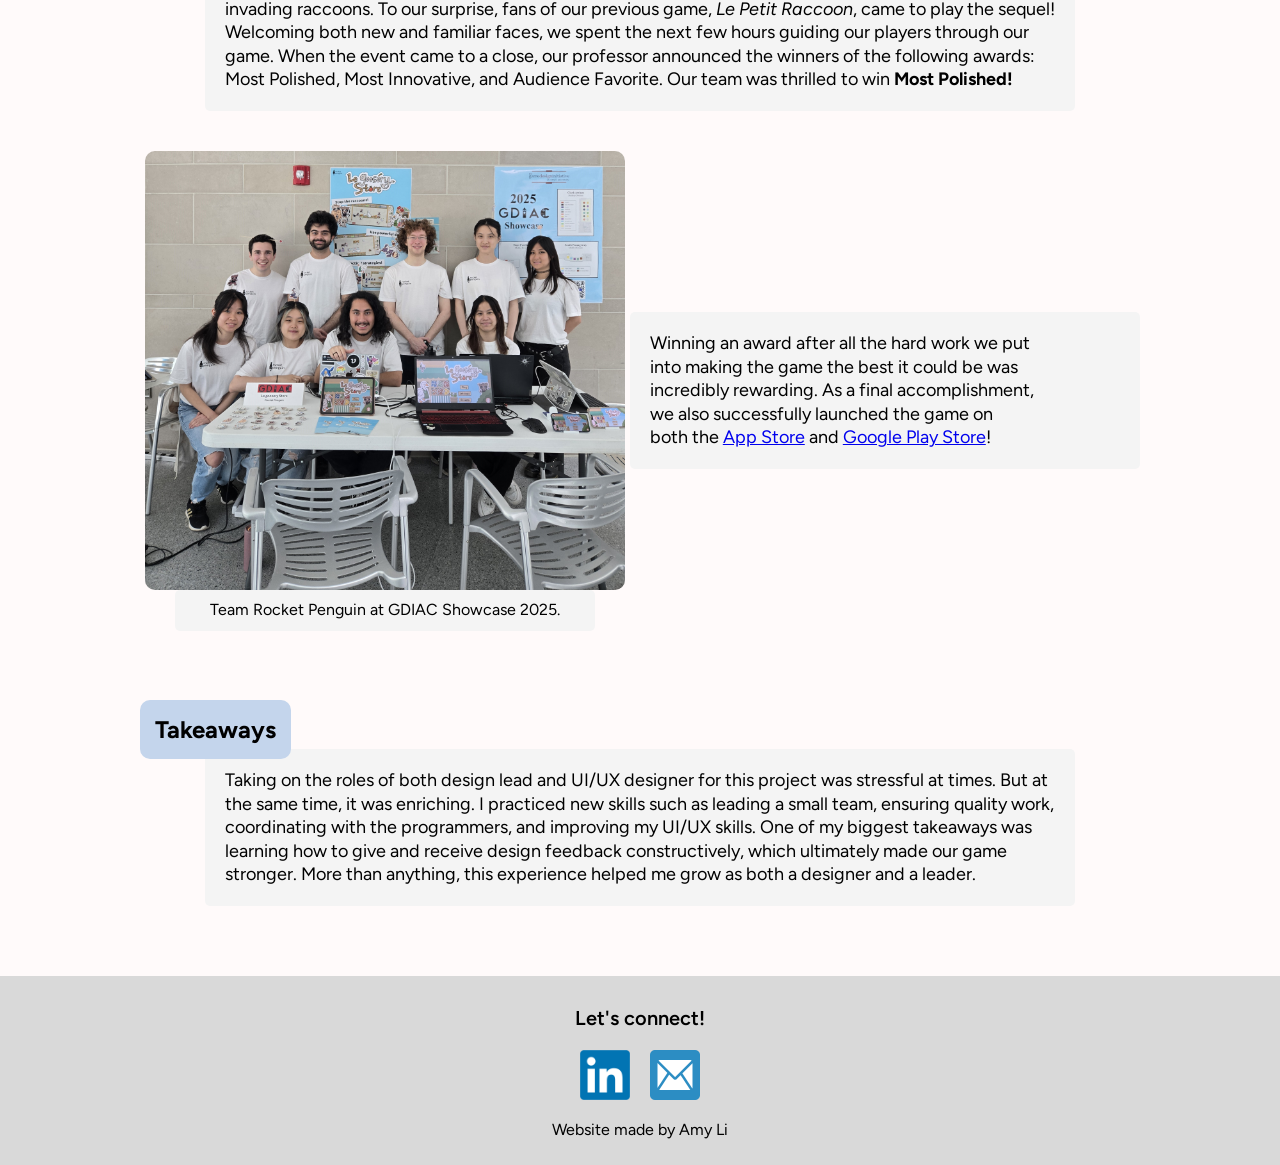
==== commit 3d0a712d: "working on sue chef page" ====
--- a/legooserystore.html
+++ b/legooserystore.html
@@ -50,7 +50,7 @@
   <div class="projectsection">
     <h2 class="projectsubheader" id="Intro"> What is Le Goosery Store? </h2>
     <p class="projecttextsummary"> <i>Le Goosery Store</i> is a tower defense mobile game born out of Cornell University's GDIAC course, Advanced Topics in Computer Game Design. 
-      Over the course of a semester, I worked in a multidisciplinary team of ten people to bring this game to life. 
+      Over the course of a semester, I worked in a multidisciplinary team of 10 people to bring this game to life. 
       As the design lead and UI/UX designer, I directed the game's art direction and designed its UI while ensuring player satisfaction through playtesting sessions.
       By the end of the course, my team and I launched <i>Le Goosery Store</i> on both <a href="https://apps.apple.com/us/app/le-goos%C3%A9ry-store/id6744664408">iOS</a> and <a href="https://play.google.com/store/apps/details?id=rocket.penguin.goosery.store.GE688A45&hl=en_US">Android</a> platforms, 
       and presented it at <a href="https://bowers.cornell.edu/news-stories/students-got-game-annual-video-game-showcase">Cornell's annual GDIAC Showcase</a>, where it won an award for <b> Most Polished</b>! </p>
--- a/styles/site.css
+++ b/styles/site.css
@@ -205,7 +205,7 @@
     background-color: #D9D9D9;
     padding: 13px;
     border-radius: 10px;
-    margin-left: 300px;
+    margin-left: 250px;
 }
 
 .sidebar {
@@ -214,6 +214,7 @@
     list-style-type:none;
     color:inherit;
     padding-left:20px;
+    z-index: 2;
 }
 
 .sidebarlink {
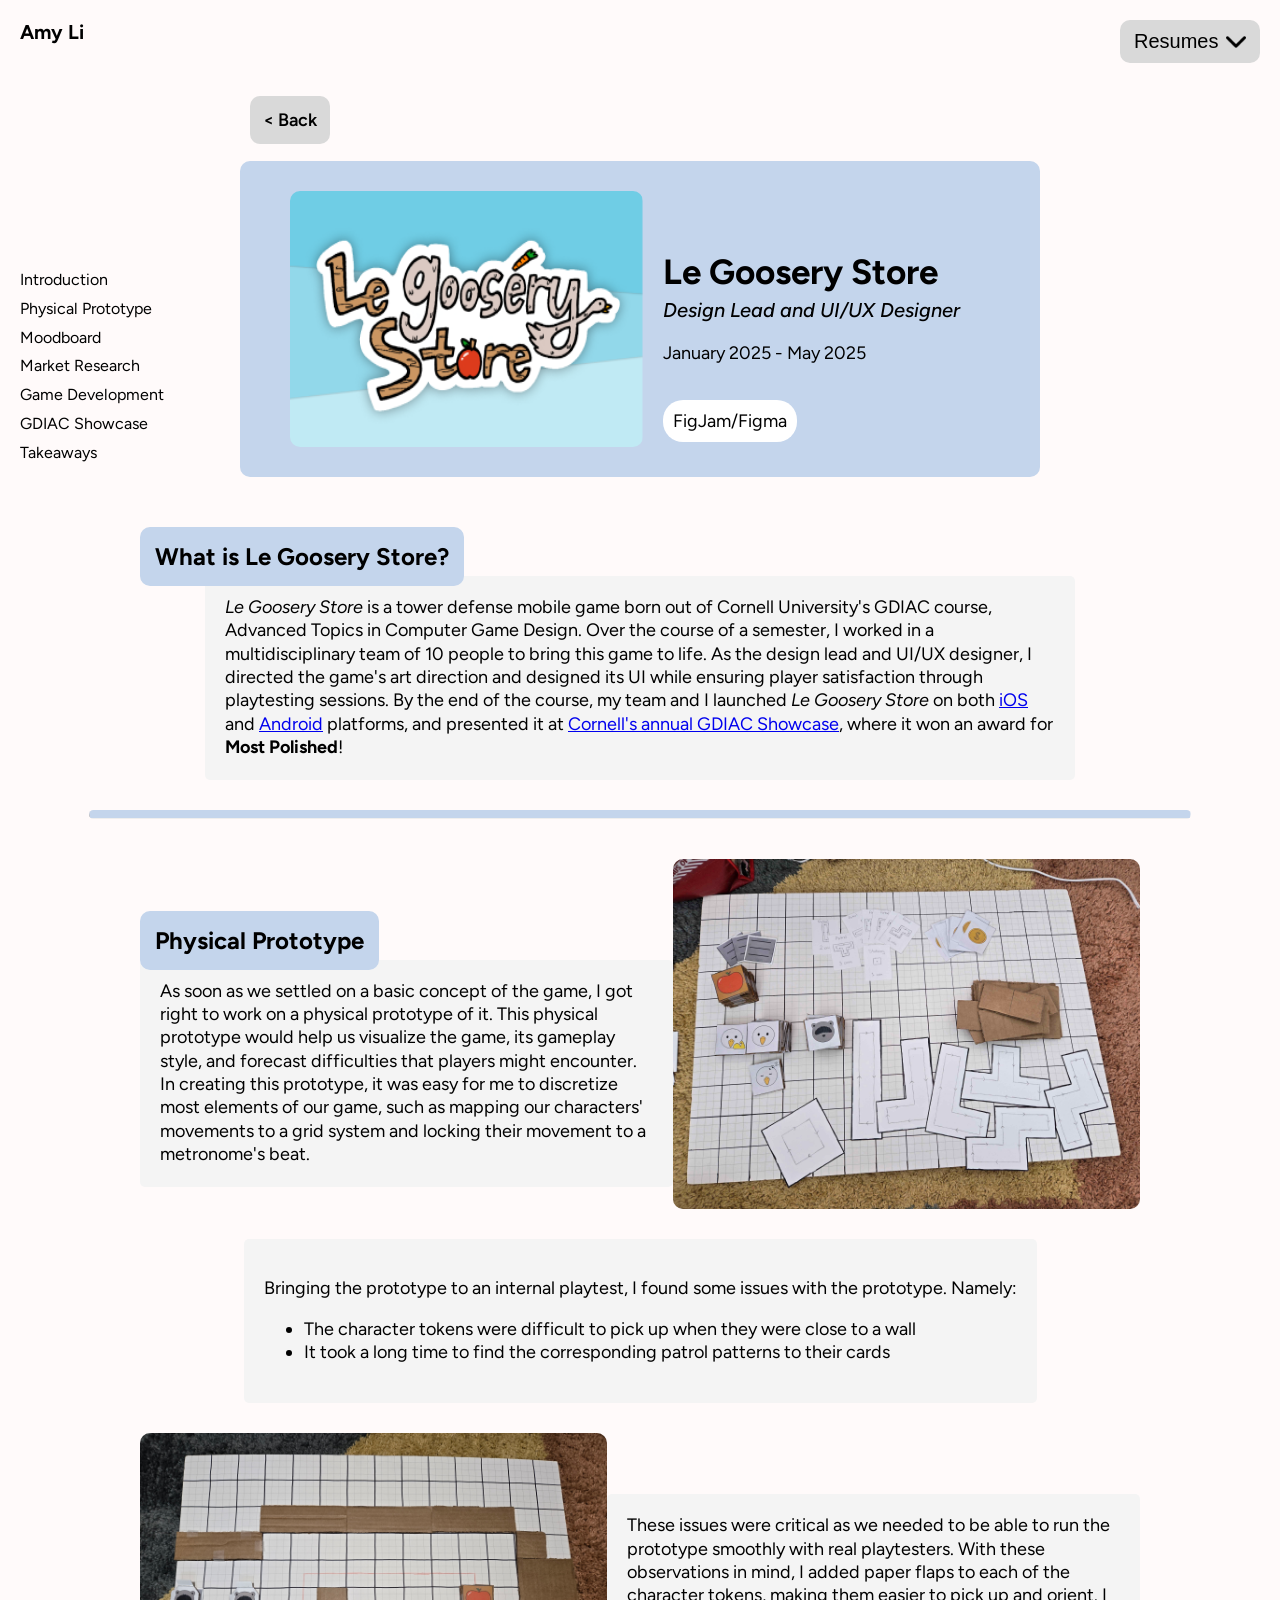
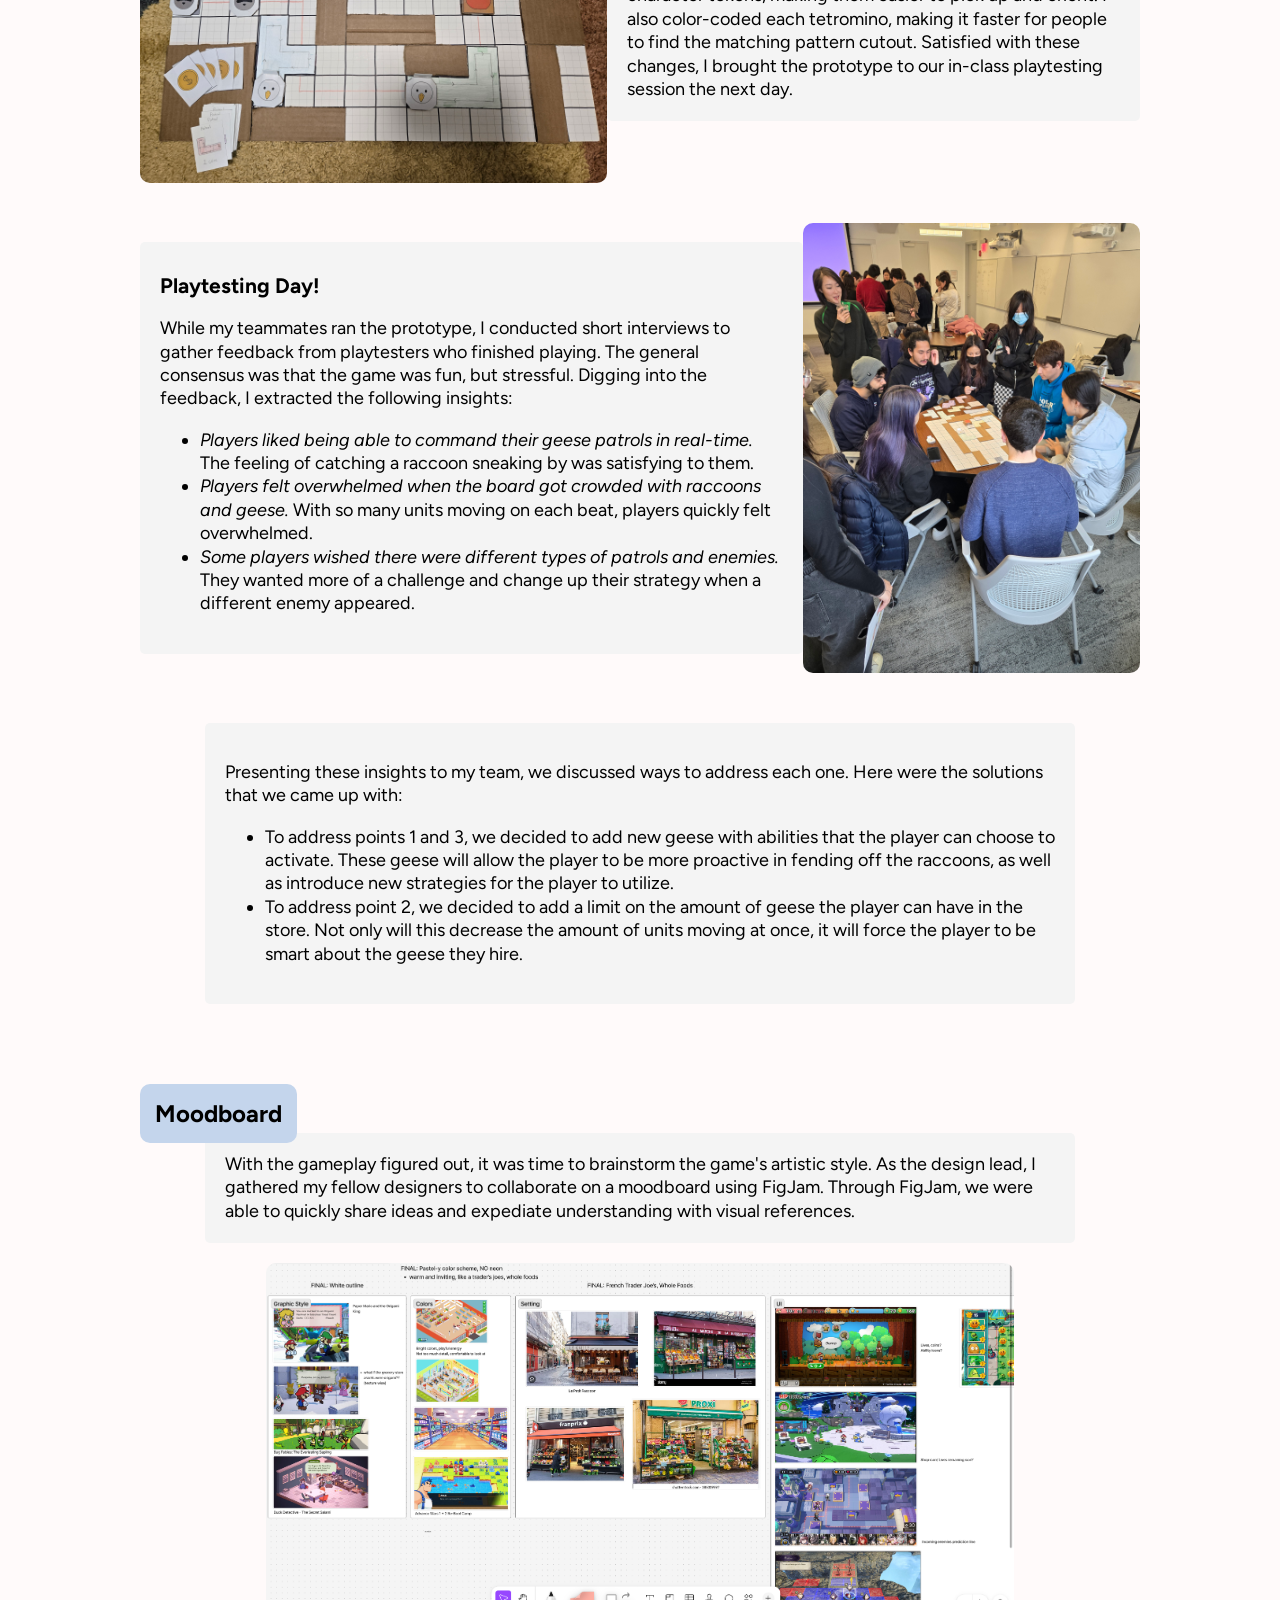
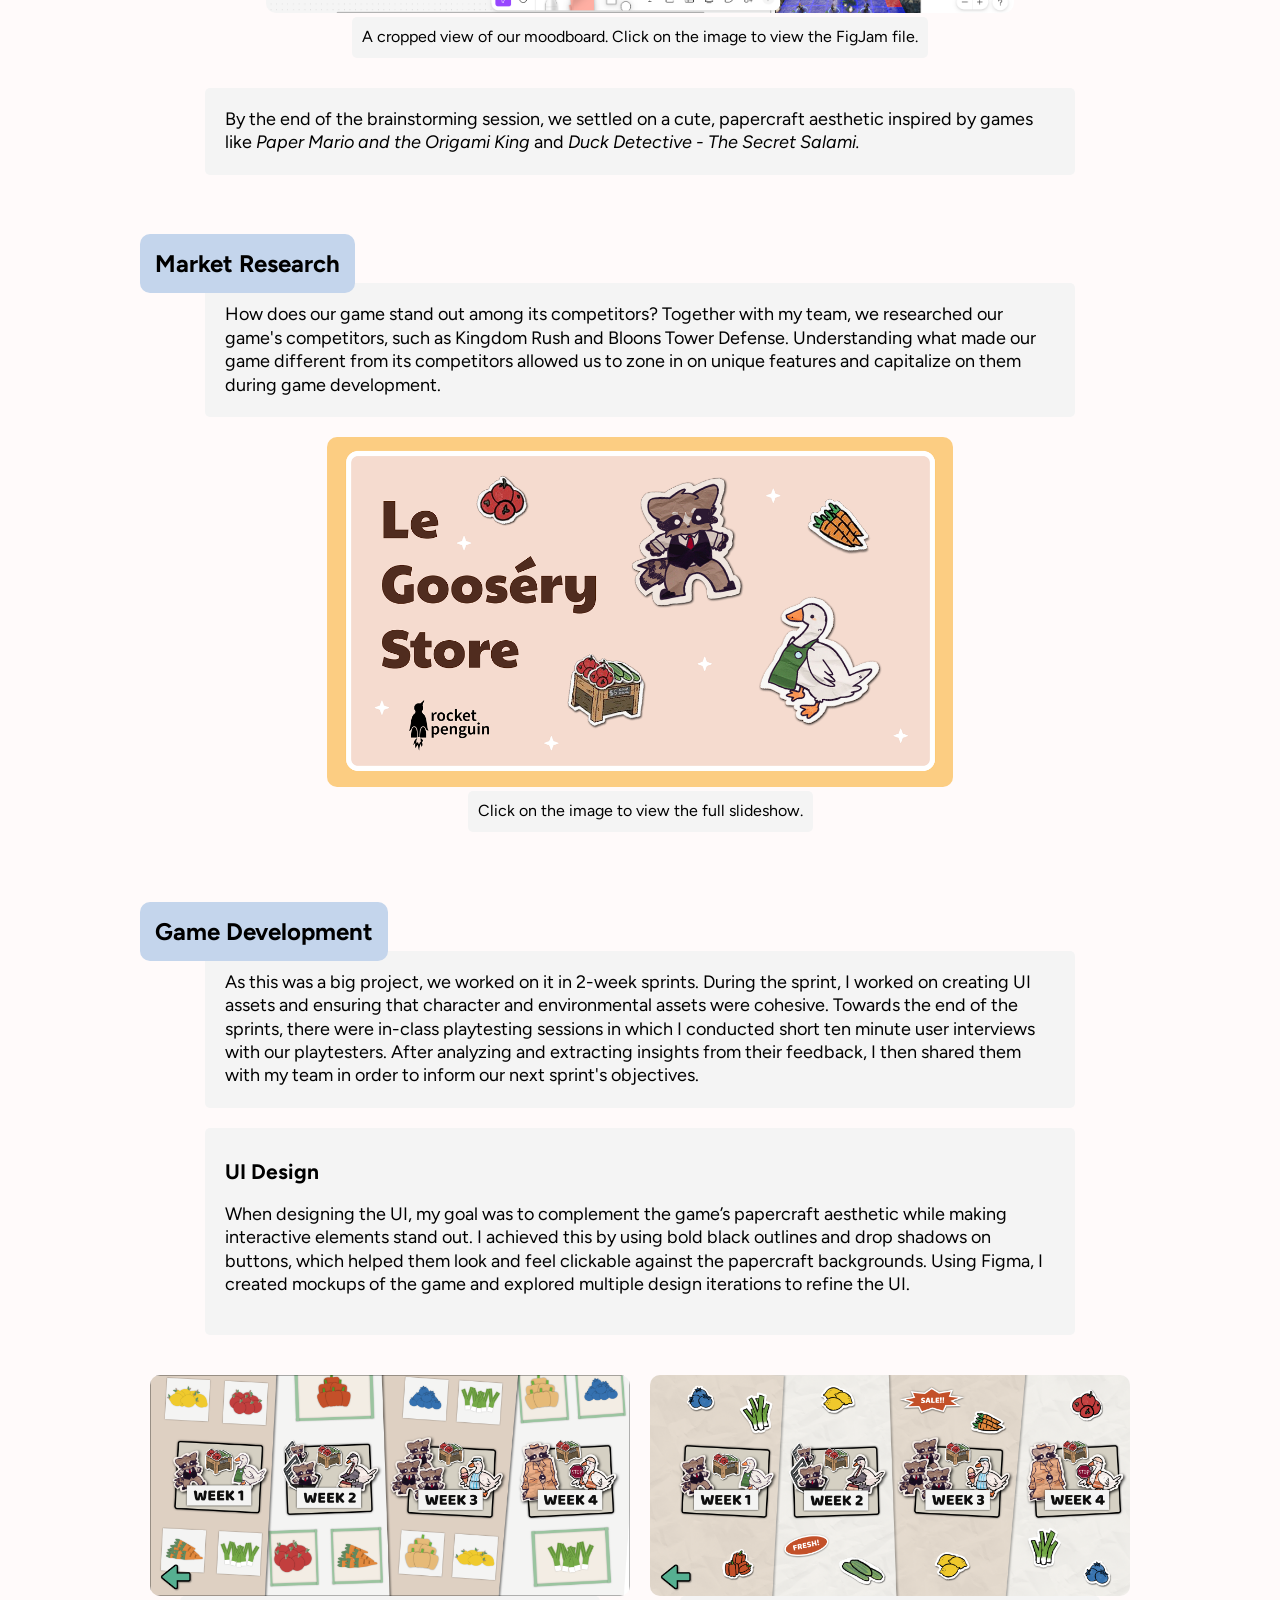
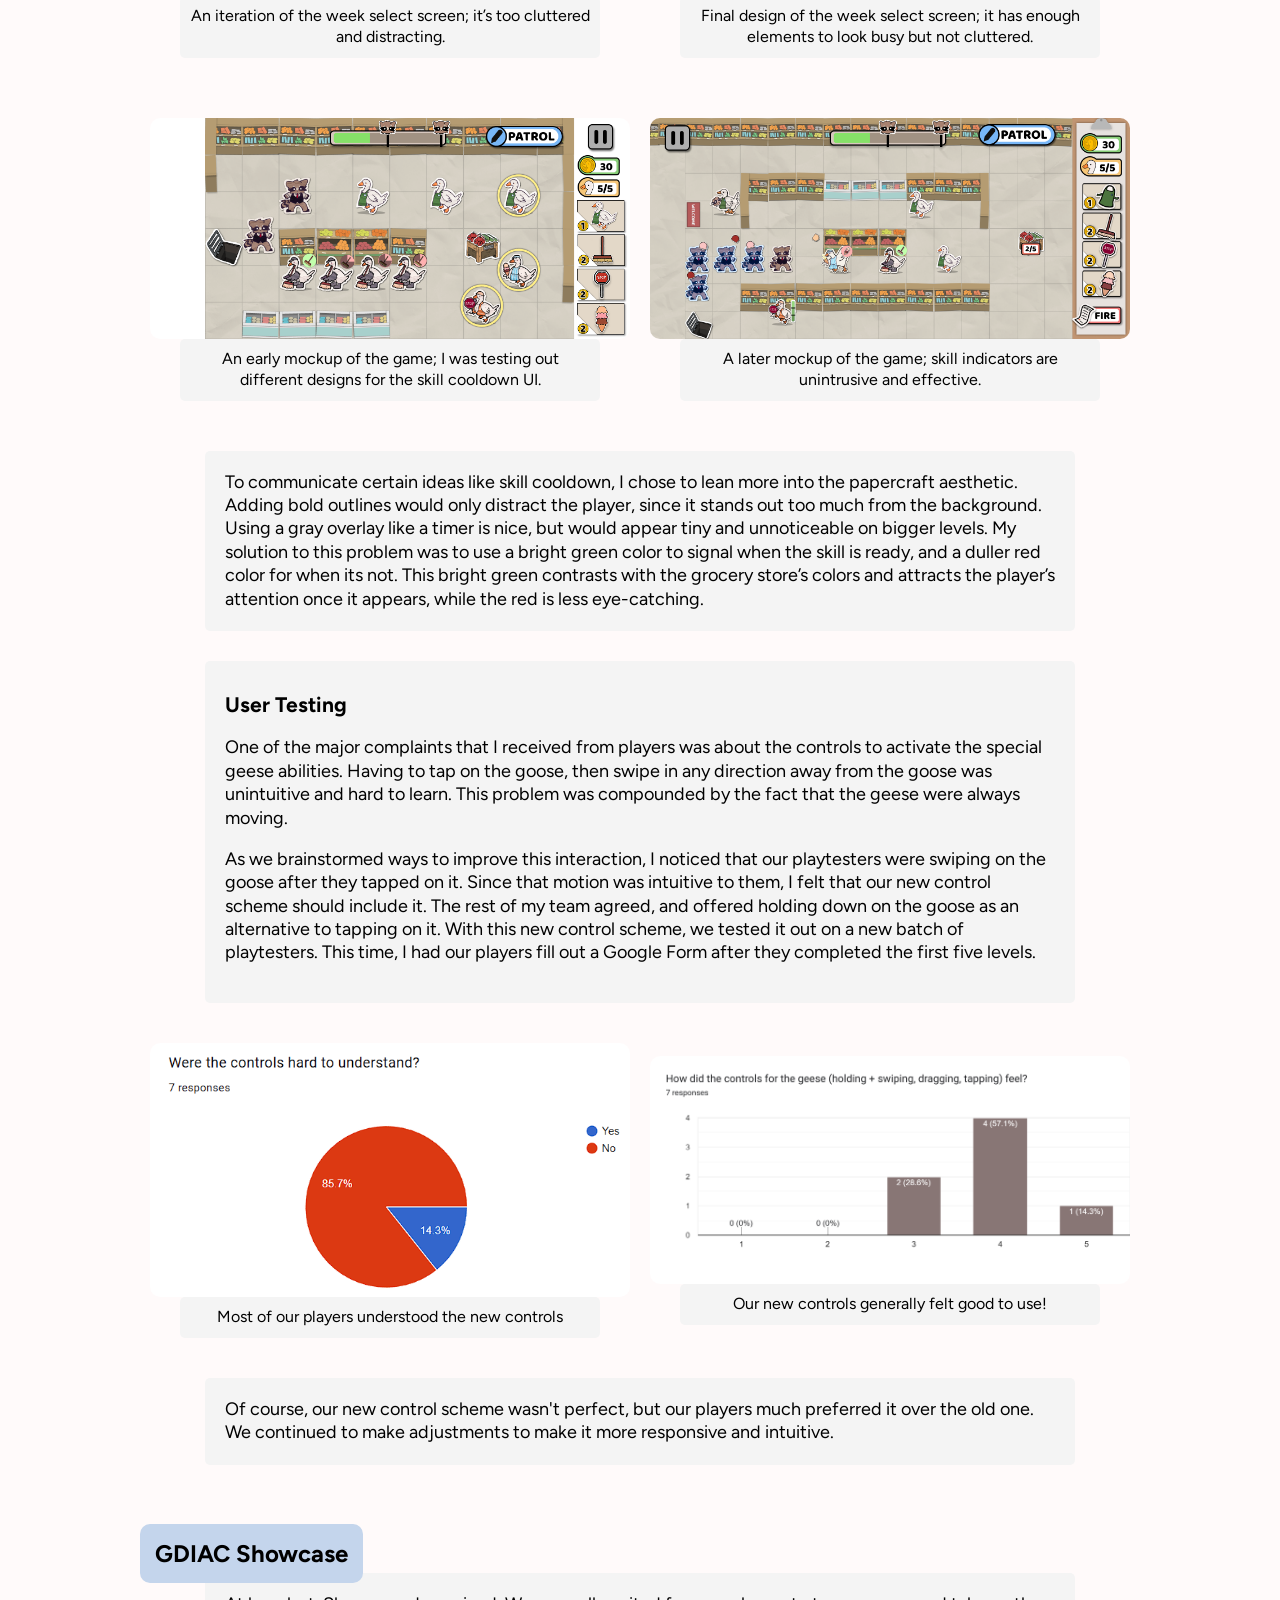
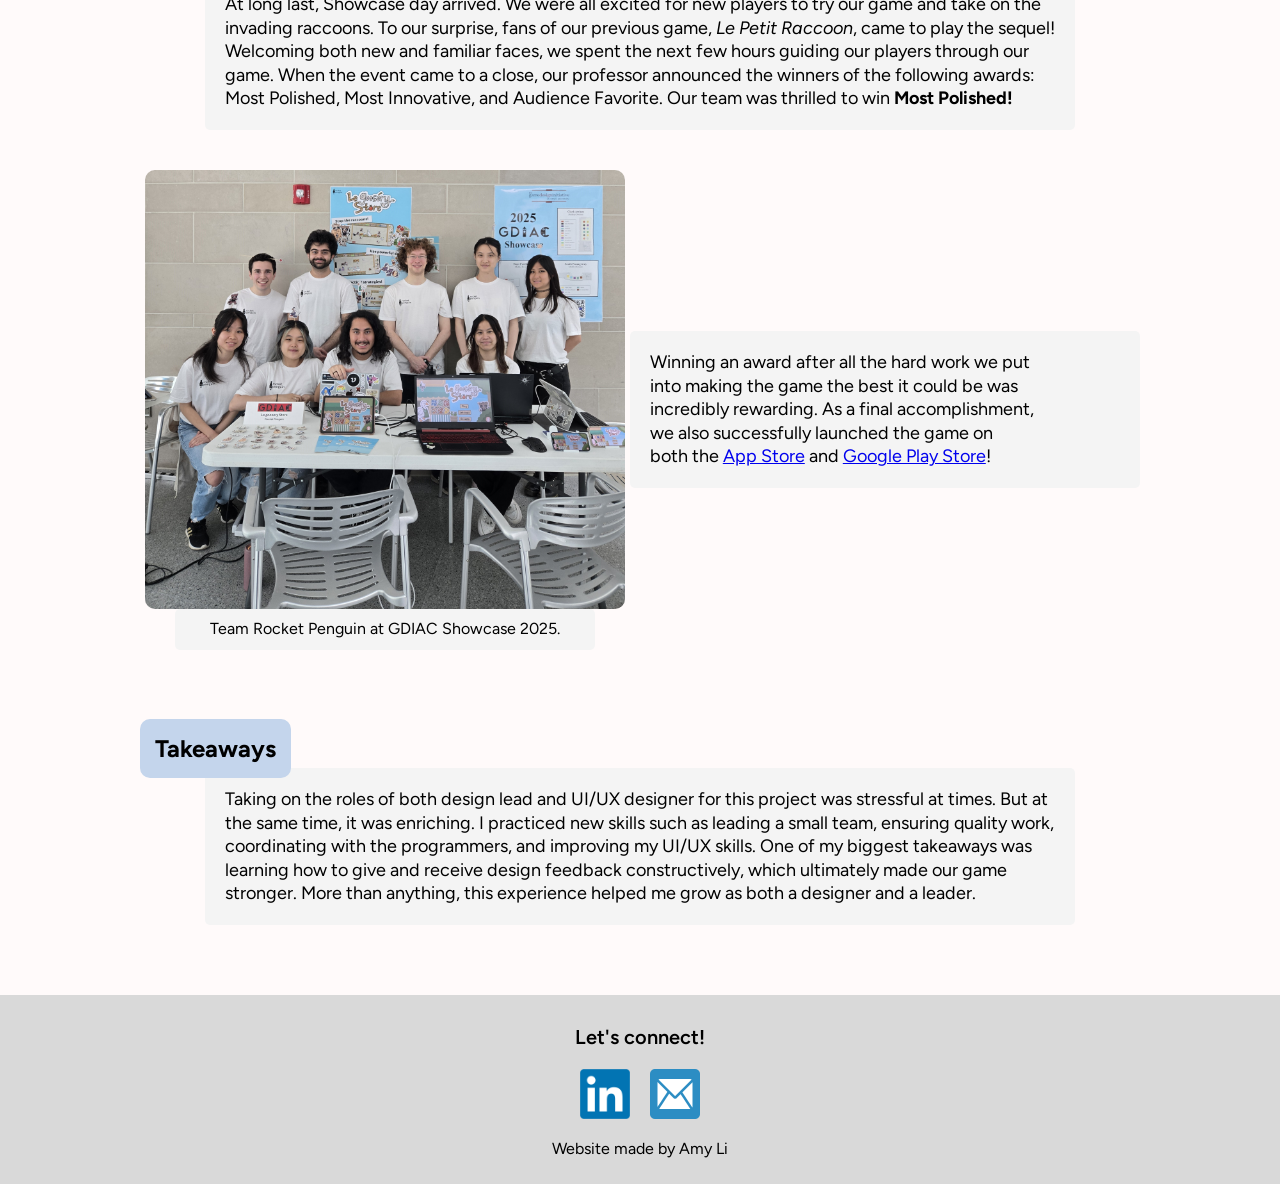
==== commit 5d0b1e7a: "updated pages to have updated resume, and textbox" ====
--- a/legooserystore.html
+++ b/legooserystore.html
@@ -18,9 +18,22 @@
 
 <body>
   <nav>
-    <ul class="nav"">
+    <ul class="nav">
       <li> <a class="hometext" href="index.html"> Amy Li </a> </li>
-      <li> <a class="navtext resumebutton" href="resources/Amy_Li_Resume_UXDesign_2025.pdf"> Resume </a> </li>
+      <li> 
+        <div>
+          <button id="resumebutton" class="navtext resumebutton"> 
+            <div class="resumebutton_organize"> 
+              <p style="margin:0px;"> Resumes </p>
+              <img id="resumeimg" class="resumeimg" src="images/dropdown_arrow.png">
+            </div>
+          </button>
+          <div id="resumemenu" class="hidden resumemenu">
+            <a class="resumeslink" href="resources/Amy_Li_Resume_ProductDesign_2025.pdf"> Product Design </a>
+            <a class="resumeslink" href="resources/Amy_Li_Resume_UXDesign_2025.pdf"> UX Design </a>
+          </div>
+        </div>  
+      </li>
     </ul>
   </nav>
 
@@ -273,6 +286,9 @@
     </div>
     <p> Website made by Amy Li</p>
   </footer>
+
+  <script src="scripts/jquery-3.7.1.js"></script>
+  <script src="scripts/resume_dropdown.js"></script>
 </body>
 
 </html>
--- a/styles/site.css
+++ b/styles/site.css
@@ -33,7 +33,44 @@
     margin-right:20px;
 }
 
+.resumebutton {
+    border:none;
+    width:140px;
+}
+
+.resumebutton_organize {
+    display:flex;
+    flex-direction: row;
+    align-items:center;
+    justify-content:space-between;
+}
+
+.resumeimg {
+    max-height: 20px;
+}
+
+.resumemenu {
+    z-index:2;
+    position: absolute;
+    display:flex;
+    flex-direction:column;
+    width:140px;
+}
+
+.resumeslink {
+    text-decoration: none;
+    color: inherit;
+    font-size:16px;
+    padding: 10px;
+    background-color: #D9D9D9;
+    border-radius:5px;
+}
+
 /* Styling for main content of home page */
+.hidden {
+    display:none !important;
+}
+
 .intro {
     display: flex;
     flex-direction: row;
@@ -59,7 +96,7 @@
 .aboutme-header {
     font-size:20px;
     font-weight: 700;
-    background-color: #BFFAB4;
+    background-color: #EFE3BD;
     width:110px;
     padding:10px;
     text-align: center;
@@ -73,7 +110,7 @@
 .aboutme-textbox {
     font-size:18px;
     font-weight: 500;
-    background-color: #A8EA9C;
+    background-color: #FBF7C1;
     padding: 20px;
     border-radius: 10px;
     width: 579px;
@@ -83,7 +120,7 @@
 .mywork-header {
     font-size:20px;
     font-weight: 700;
-    background-color: #B4E6FA;
+    background-color: #A1C8EE;
     width:100px;
     padding:10px;
     text-align: center;
@@ -107,7 +144,7 @@
     justify-content: space-evenly;
 }
 
-button {
+.mywork-buttons button {
     border:none;
     font-family: 'Figtree', serif;
     padding: 10px;
@@ -193,6 +230,19 @@
 
 /* General hover styling */
 .resumebutton:hover {
+    background-color: #C0C0C0;
+}
+
+.resumeslink:hover {
+    background-color: #C0C0C0;
+    text-decoration:underline;
+}
+
+.rotate {
+    transform: rotate(180deg);
+}
+
+.colorchange {
     background-color: #C0C0C0;
 }
 
@@ -410,11 +460,15 @@
     text-align:center;
 }
 
-/* Hover styling for Le Goosery Store */
+/* Hover styling */
 .sidebarlink:hover {
     font-weight:700;
 }
 
 .backbutton:hover {
     background-color: #C0C0C0;
+}
+
+.card:hover {
+    transform: scale(1.05);
 }
